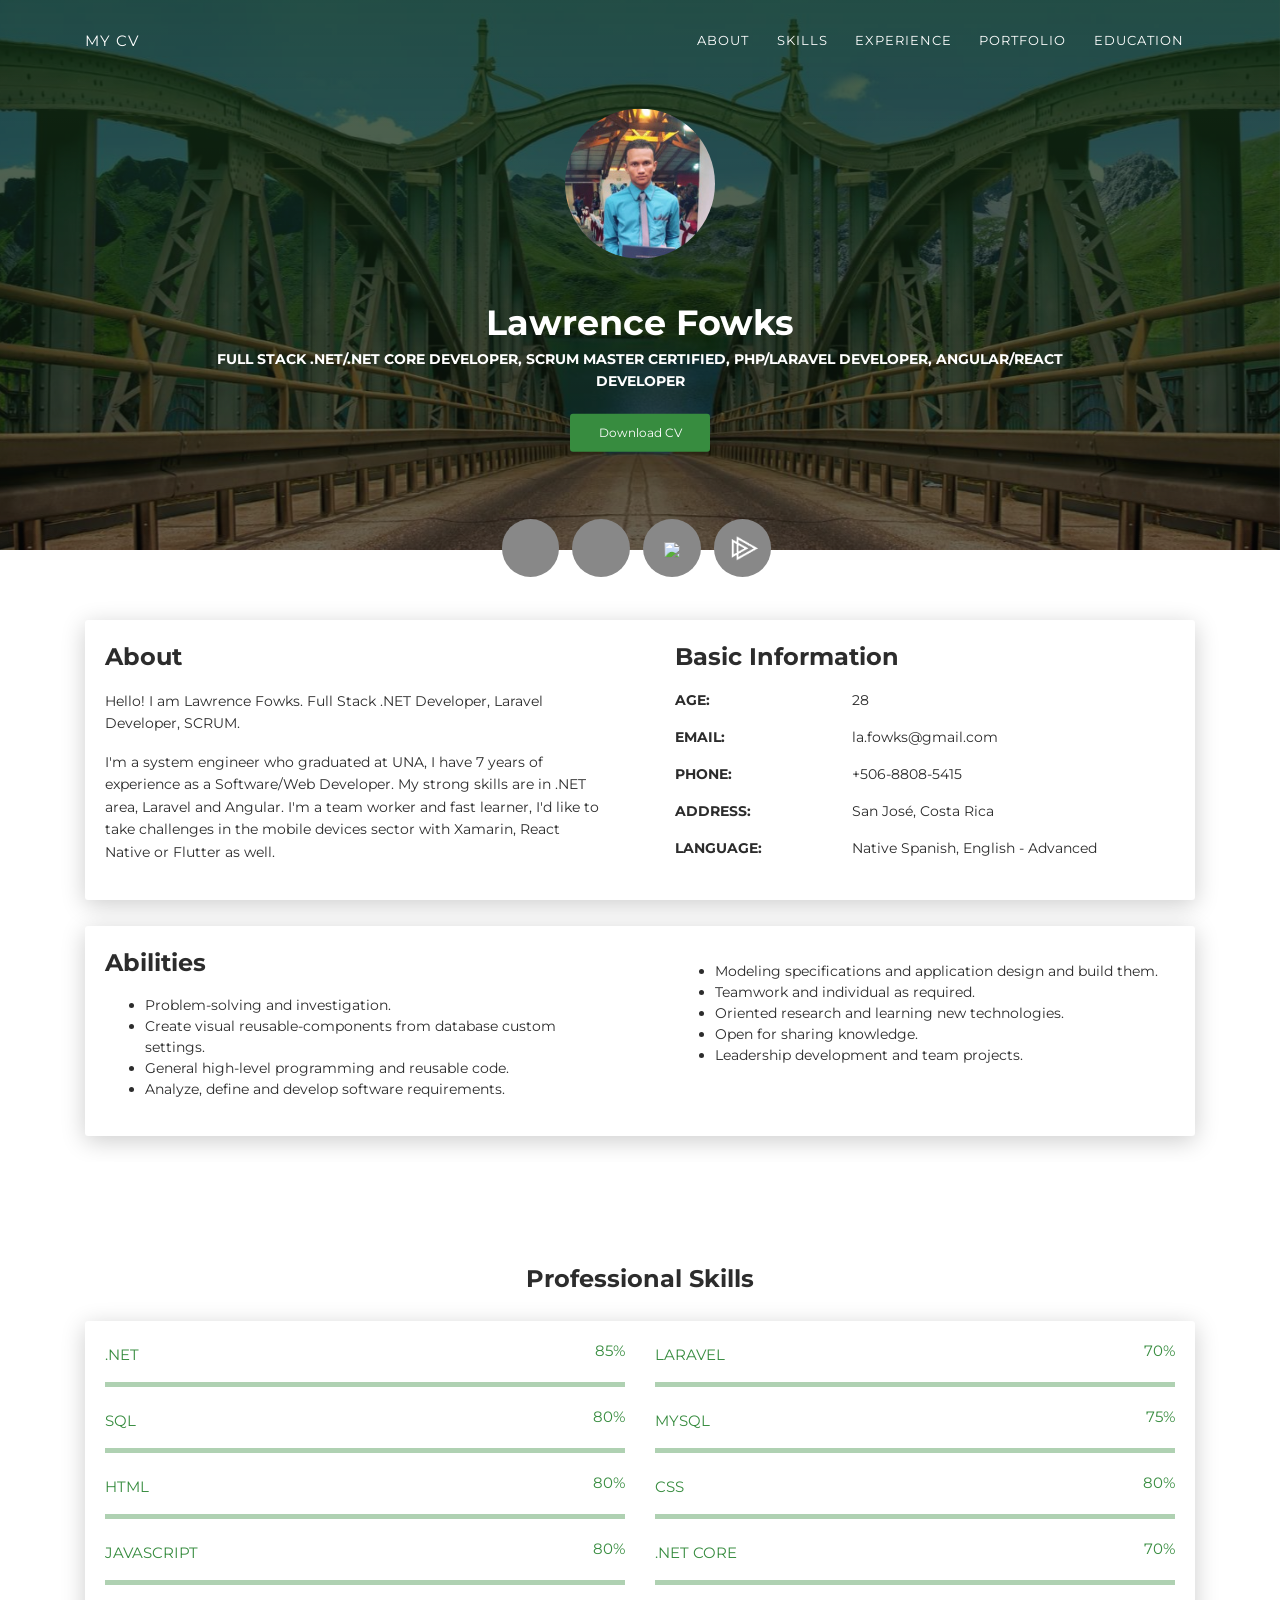
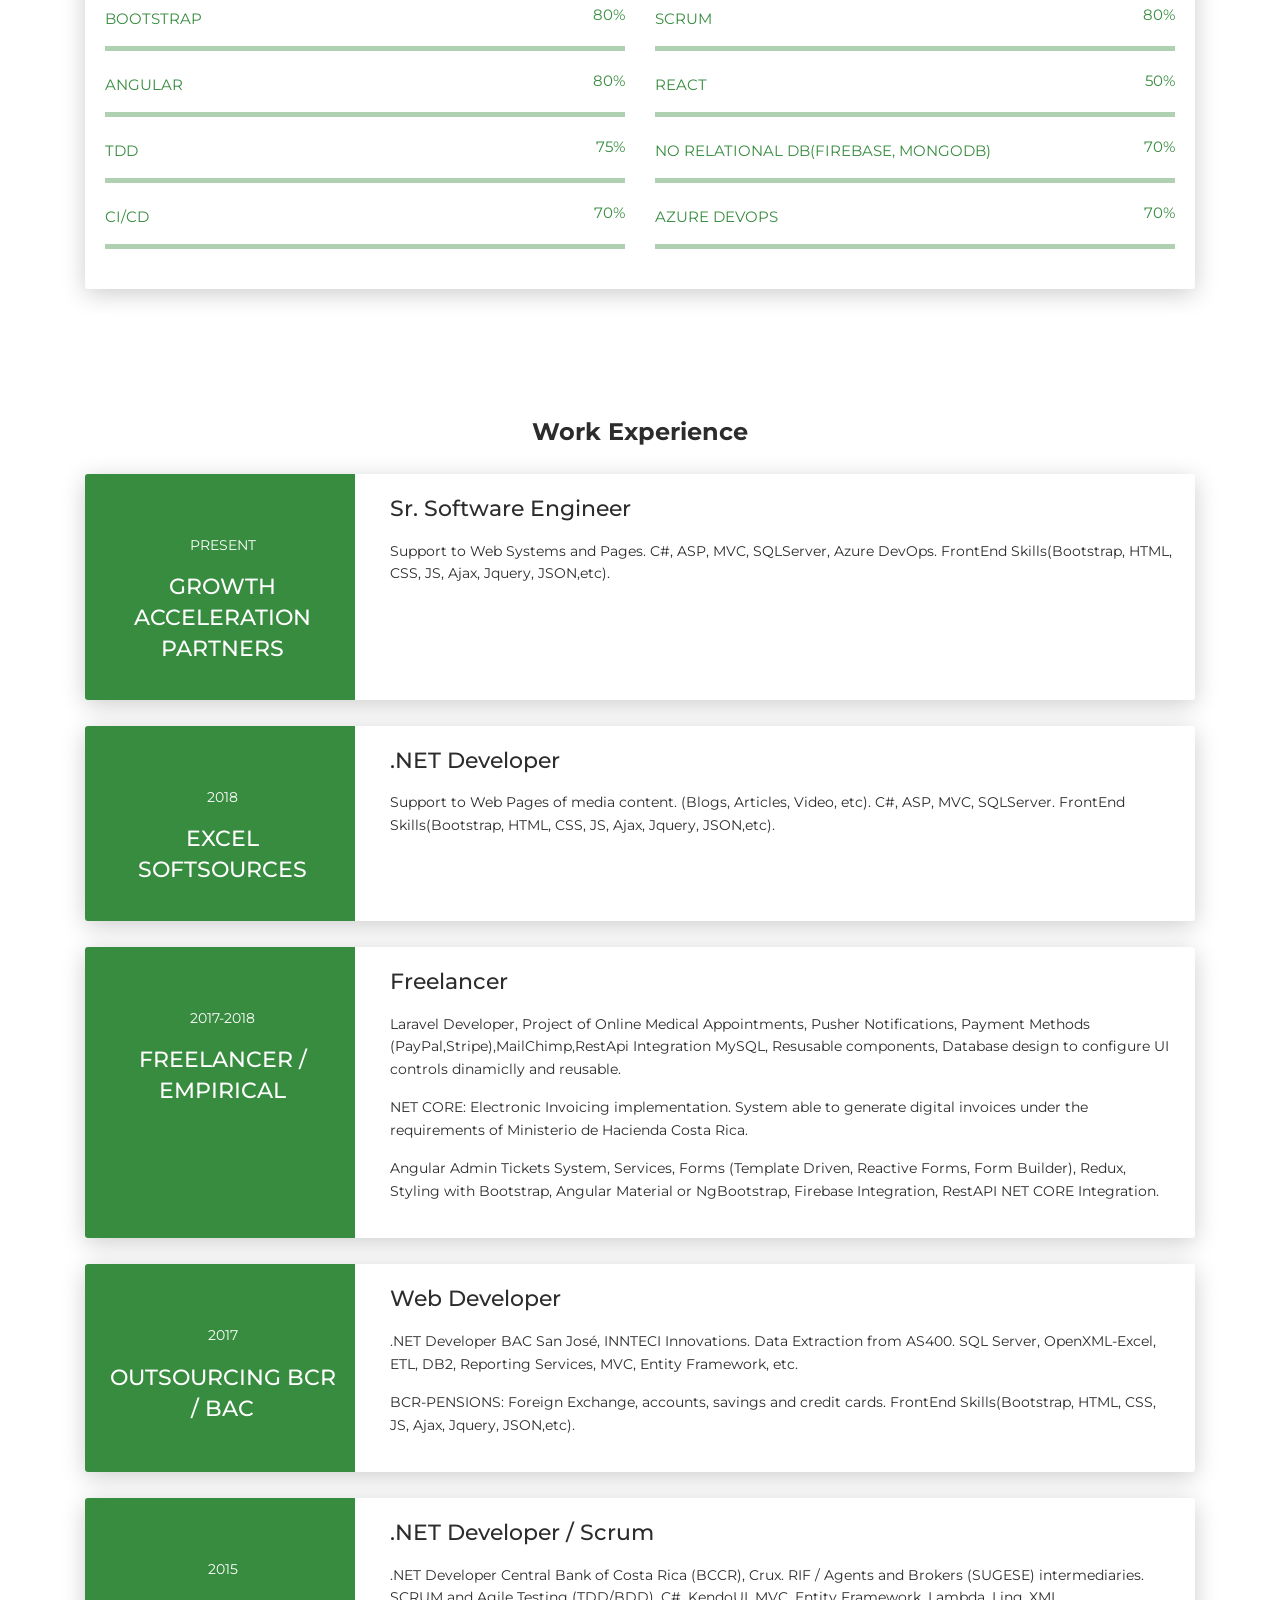
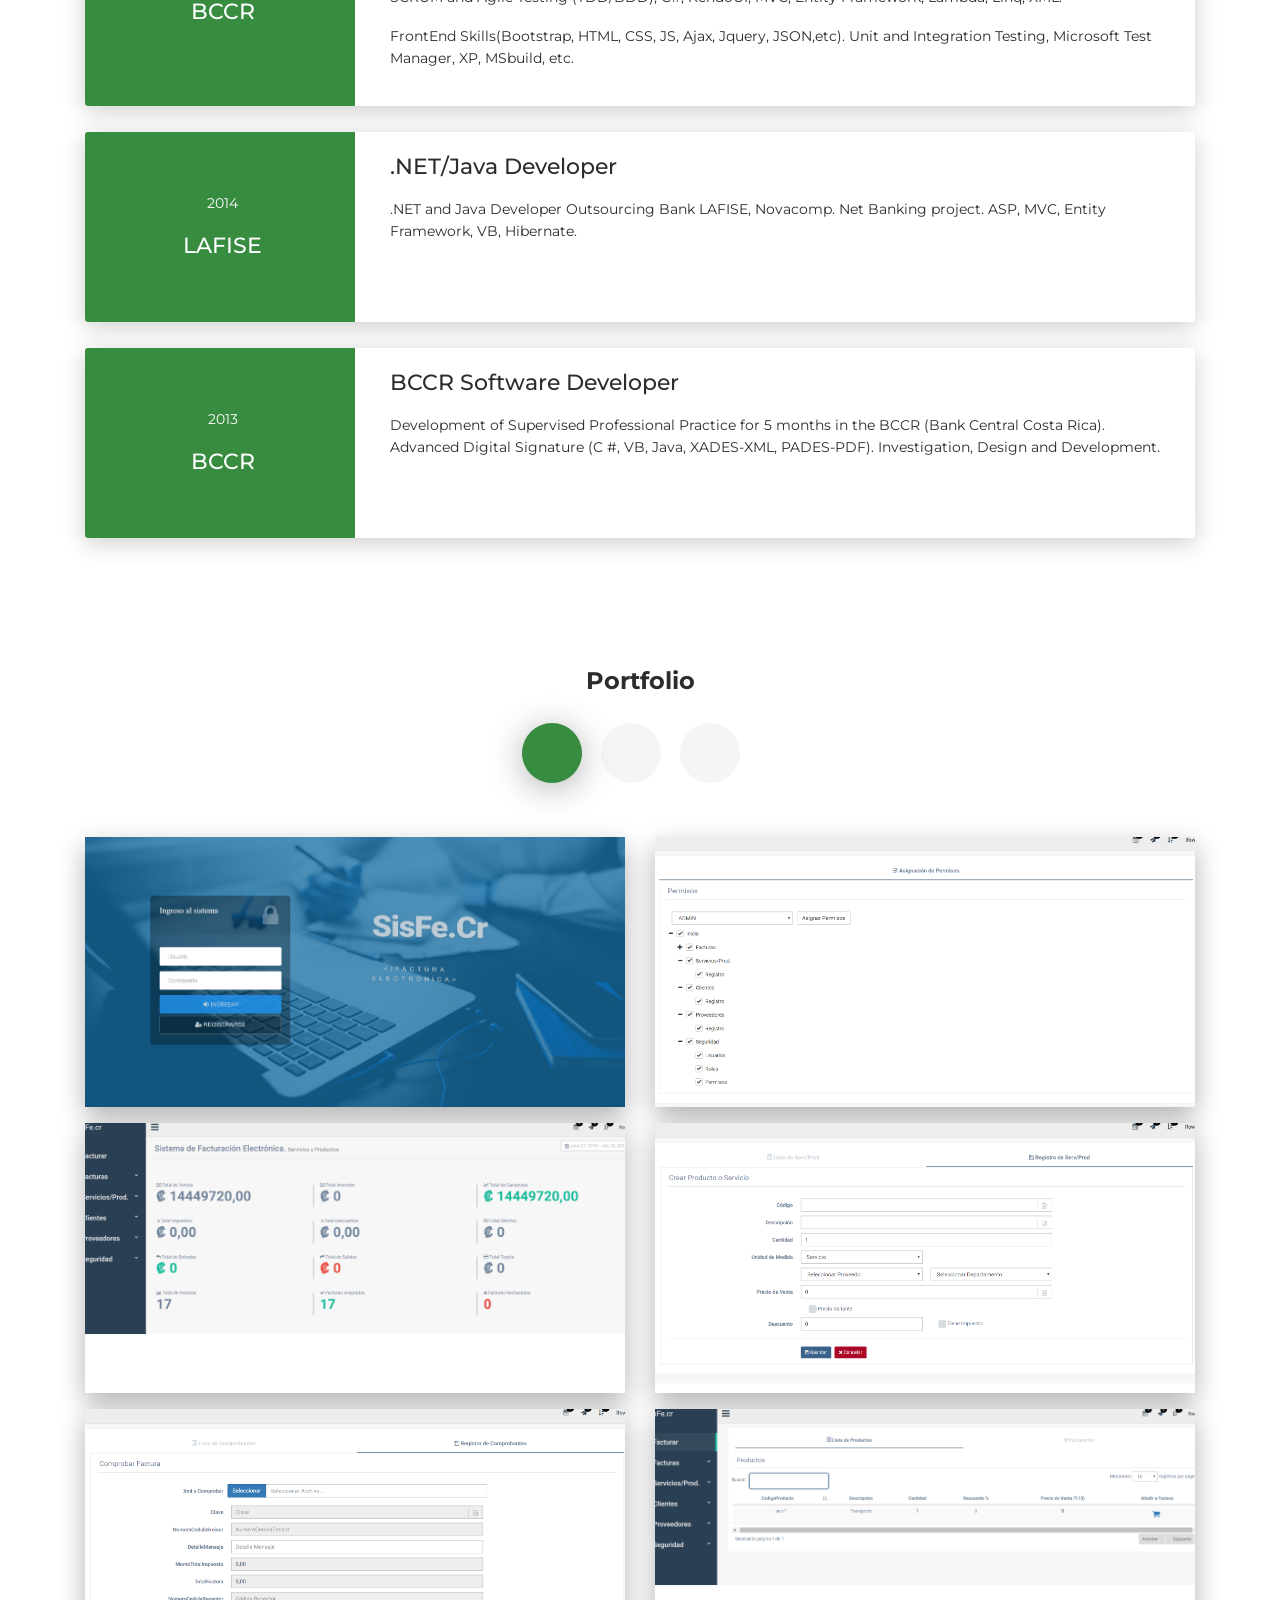
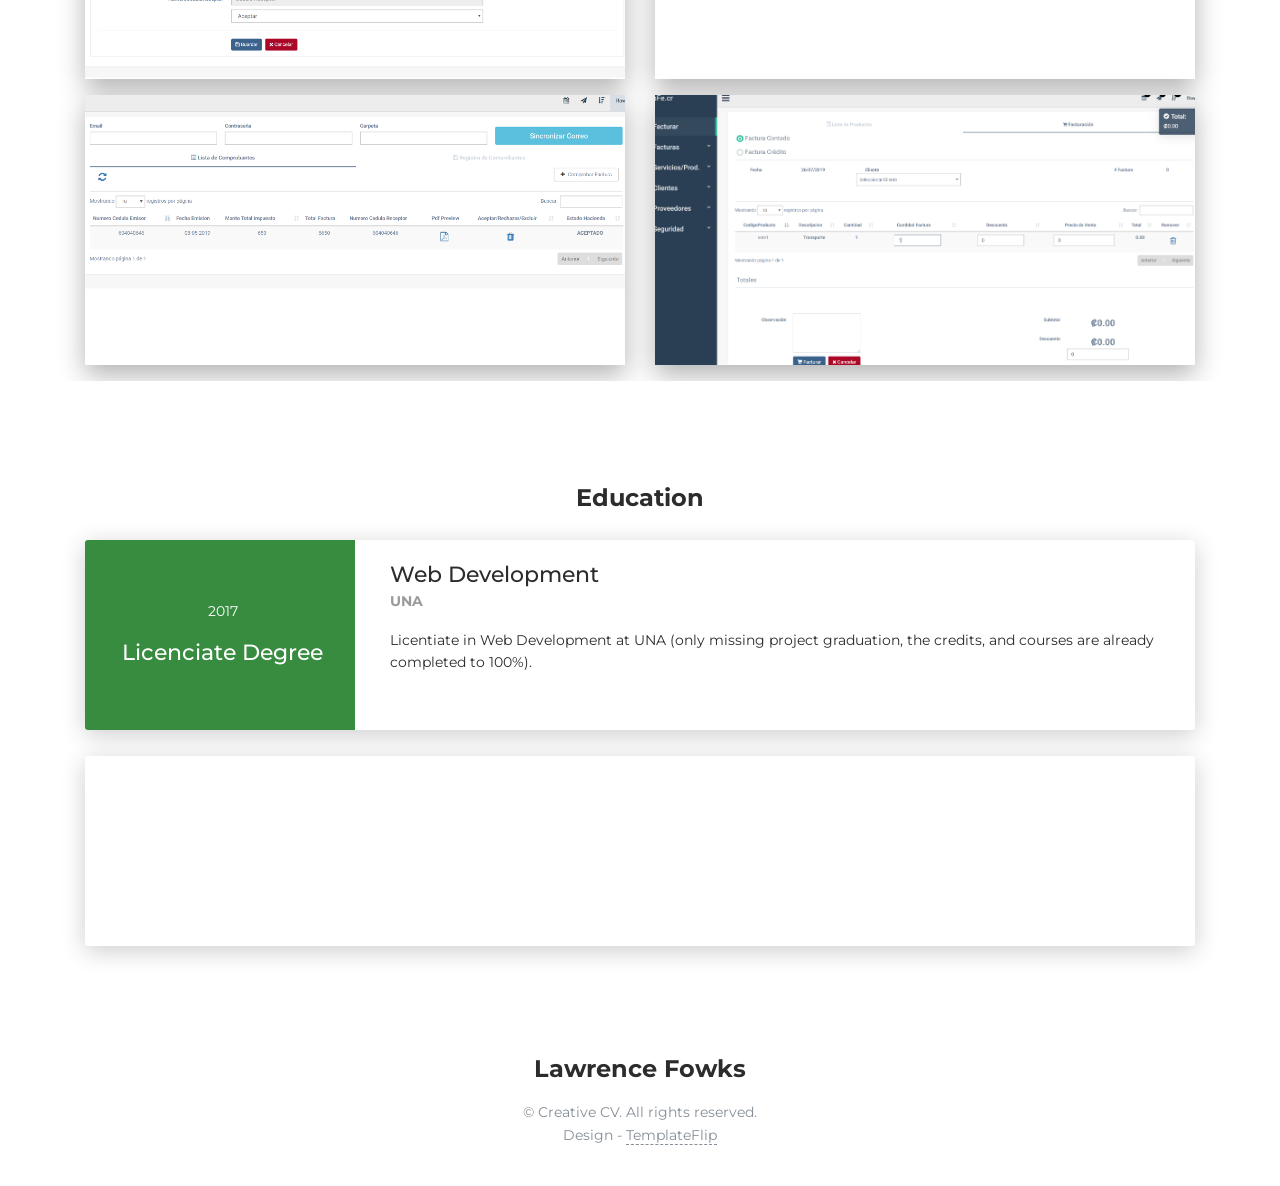
==== index.html @ e7f2ad77 "Update index.html" ====
<!DOCTYPE html>
<html lang="en-US">
  <head>
    <meta charset="UTF-8">
    <meta http-equiv="X-UA-Compatible" content="IE=edge">
    <meta name="viewport" content="width=device-width, initial-scale=1">
    <title>My CV</title>
    <meta name="description" content="Lawrence CV - FullStack"/>
    <link href="https://fonts.googleapis.com/css?family=Montserrat:400,700,200" rel="stylesheet">
    <link href="https://maxcdn.bootstrapcdn.com/font-awesome/latest/css/font-awesome.min.css" rel="stylesheet">
    <link href="css/aos.css" rel="stylesheet">
    <link href="css/bootstrap.min.css" rel="stylesheet">
    <link href="styles/main.css" rel="stylesheet">

  </head>
  <body id="top">
    <header>
      <div class="profile-page sidebar-collapse">
        <nav class="navbar navbar-expand-lg fixed-top navbar-transparent bg-primary" color-on-scroll="400">
          <div class="container">

            <div id="homeLink" class="navbar-translate">
              <a class="navbar-brand" href="#" rel="tooltip">My CV</a>
              <button id="btnCloseToggle" class="navbar-toggler navbar-toggler" type="button" data-toggle="collapse" data-target="#navigation" aria-controls="navigation" aria-expanded="false" aria-label="Toggle navigation"><span class="navbar-toggler-bar bar1"></span><span class="navbar-toggler-bar bar2"></span><span class="navbar-toggler-bar bar3"></span></button>
            </div>
            <div class="collapse navbar-collapse justify-content-end" id="navigation">
              <ul class="navbar-nav">
                <li id="aboutLink" class="nav-item"><a class="nav-link smooth-scroll" href="#about">About</a></li>
                <li id="skillsLink" class="nav-item"><a class="nav-link smooth-scroll" href="#skill">Skills</a></li>
                
                <li id="experienceLink" class="nav-item"><a class="nav-link smooth-scroll" href="#experience">Experience</a></li>
                
                <li id="portfolioLink" class="nav-item"><a class="nav-link smooth-scroll" href="#portfolio">Portfolio</a></li>
                
                <li id="educationLink" class="nav-item"><a class="nav-link smooth-scroll" href="#education">Education</a></li>


                <!--<li class="nav-item"><a class="nav-link smooth-scroll" href="#contact">Contact</a></li>-->
              </ul>
            </div>
          </div>

         
    <div class="sticky-container" id="floatingNav">
        <ul class="sticky">
          <li id="aboutSticky">
            <div class="sticky-row">
              <i class="fa fa-address-book-o"></i>
               <p>About</p>
              </div>
          </li>
  
          <li id="skillsSticky">
            <div class="sticky-row">
              <i class="fa fa-code"></i>
               <p>Skills</p>
              </div>
          </li>
  
  
          <li class="sticky-big" id="experienceSticky">
            <div class="sticky-row">
              <i class="fa fa-check-square-o"></i>
               <p>Experience</p>
              </div>
          </li>
  
  
          <li class="sticky-big" id="portfolioSticky">
            <div class="sticky-row">
              <i class="fa fa-briefcase"></i>
               <p>Portfolio</p>
              </div>
          </li>
  
          <li class="sticky-big" id="educationSticky">
            <div class="sticky-row">
              <i class="fa fa-book"></i>
               <p>Education</p>
              </div>
          </li>

          <br/><br/><br/><br/><br/>
          <br/><br/><br/><br/><br/>

          <li class="" id="homeSticky">
            <div class="sticky-row">
              <i class="fa fa-chevron-up"></i>
               <p>Home</p>
              </div>
          </li>

        </ul>
      </div>
        </nav>
      </div>
    </header>
    <div class="page-content">
      <div>
<div class="profile-page">
  <div class="wrapper">
    <div class="page-header page-header-small" filter-color="green">
      <div class="page-header-image" data-parallax="true" style="background-image: url('images/cc-bg-1.jpg');"></div>
      <div class="container">
        <div class="content-center">
          <div class="cc-profile-image"><a href="#"><img src="images/profilePhoto.jpg" alt="Image"/></a></div>
          <div class="h2 title">Lawrence Fowks</div>
          <p class="category text-white">Full Stack .NET/.NET Core Developer, SCRUM Master Certified, PHP/Laravel Developer, Angular/React Developer</p>
          <!--<a class="btn btn-primary smooth-scroll mr-2" href="#contact" data-aos="zoom-in" data-aos-anchor="data-aos-anchor">Hire Me</a>-->
          <a class="btn btn-primary" href="#" data-aos="zoom-in" data-aos-anchor="data-aos-anchor" class="btn btn-primary btn-lg" data-toggle="modal" data-target="#myModal">Download CV</a>
        </div>
      </div>
      <div class="section">
        <div class="container">
          <div class="button-container">
            <a class="btn btn-default btn-round btn-lg btn-icon" target="_blank" href="https://www.linkedin.com/in/lawrence-fowks-155b0b7b/" rel="tooltip" title="Linkedin"><i class="fa fa-linkedin"></i></a>
            <!--<a class="btn btn-default btn-round btn-lg btn-icon" href="#" rel="tooltip" title="fowks2478"><i class="fa fa-skype"></i></a>
            <a class="btn btn-default btn-round btn-lg btn-icon" target="_blank" href="https://www.facebook.com/lawrence.fowks" rel="tooltip" title="Follow me on Facebook"><i class="fa fa-facebook"></i></a></div>-->
            <a class="btn btn-default btn-round btn-lg btn-icon" target="_blank" href="https://github.com/lfowks" rel="tooltip" title="GIT"><i class="fa fa-git"></i></a>
            <a class="btn btn-default btn-round btn-lg btn-icon" target="_blank" href="https://www.udemy.com/user/lawrence-fowks-pena/" rel="tooltip" title="Udemy"><i class="fa"><img src="https://www.bacancytechnology.com/img/solution/udemy.png"></i></a>
            <a class="btn btn-default btn-round btn-lg btn-icon" target="_blank" href="https://app.pluralsight.com/profile/lawrence-fowks" rel="tooltip" title="Pluralsight"><i><img src="images/pluralsightIcon.png" style="
              width: 27px;
              margin-top: 16px;
              margin-left: 5px;
          "></i></a>
          </div>
            
          </div>
           
          </div>
      </div>
    </div>
  </div>
</div>
<div class="section" id="about">
  <div class="container">
    <div class="card" data-aos="fade-up" data-aos-offset="10">
      <div class="row">
        <div class="col-lg-6 col-md-12">
          <div class="card-body">
            <div class="h4 mt-0 title">About</div>
            <p>Hello! I am Lawrence Fowks. Full Stack .NET Developer, Laravel Developer, SCRUM.</p>
            <p>I'm a system engineer who graduated at UNA, I have 7 years of experience as a Software/Web Developer. My strong skills are in .NET area, Laravel and Angular. I'm a team worker and fast learner, I'd like to take challenges in the mobile devices sector with Xamarin, React Native or Flutter as well. 
              <!--<a href="https://templateflip.com/templates/creative-cv/" target="_blank">Learn More</a>-->
            </p>
          </div>
        </div>       
        <div class="col-lg-6 col-md-12">
          <div class="card-body">
            <div class="h4 mt-0 title">Basic Information</div>
            <div class="row">
              <div class="col-sm-4"><strong class="text-uppercase">Age:</strong></div>
              <div class="col-sm-8">28</div>
            </div>
            <div class="row mt-3">
              <div class="col-sm-4"><strong class="text-uppercase">Email:</strong></div>
              <div class="col-sm-8">la.fowks@gmail.com</div>
            </div>
            <div class="row mt-3">
              <div class="col-sm-4"><strong class="text-uppercase">Phone:</strong></div>
              <div class="col-sm-8">+506-8808-5415</div>
            </div>
            <div class="row mt-3">
              <div class="col-sm-4"><strong class="text-uppercase">Address:</strong></div>
              <div class="col-sm-8">San José, Costa Rica</div>
            </div>
            <div class="row mt-3">
              <div class="col-sm-4"><strong class="text-uppercase">Language:</strong></div>
              <div class="col-sm-8">Native Spanish, English - Advanced</div>
            </div>
          </div>
        </div>
      </div>
    </div>



    <div class="card" data-aos="fade-up" data-aos-offset="10">
        <div class="row">   
         <div class="col-lg-6 col-md-12 col-xs-12">
              <div class="card-body">
          
              <div class="h4 mt-0 title">Abilities</div>
                <ul>
                  <li>Problem-solving and investigation.</li>
              
                  <li>Create visual reusable-components from database custom settings.</li>
                  
                  <li>General high-level programming and reusable code.</li>
                  
                  <li>Analyze, define and develop software requirements.</li>
                </ul>
          </div>     
         </div>
          <div class="col-lg-6 col-md-12 col-xs-12">
            <div class="card-body">
              
                <div class="h4 mt-0 title"></div>
               <ul>
                  <li>Modeling specifications and application design and build them.</li>
                  
                  <li>Teamwork and individual as required.</li>
                
                  <li>Oriented research and learning new technologies.</li>
                
                  <li>Open for sharing knowledge.</li>
                
                  <li>Leadership development and team projects.</li>
              </ul>
            </div>
          </div>
          </div>
        </div>

  </div>
</div>
<div class="section" id="skill">
  <div class="container">
    <div class="h4 text-center mb-4 title">Professional Skills</div>
    <div class="card" data-aos="fade-up" data-aos-anchor-placement="top-bottom">
      <div class="card-body">
        <div class="row">
            <div class="col-md-6">
                <div class="progress-container progress-primary"><span class="progress-badge">.NET</span>
                  <div class="progress">
                    <div class="progress-bar progress-bar-primary" data-aos="progress-full" data-aos-offset="10" data-aos-duration="2000" role="progressbar" aria-valuenow="60" aria-valuemin="0" aria-valuemax="100" style="width: 85%;"></div><span class="progress-value">85%</span>
                  </div>
                </div>
              </div>
              <div class="col-md-6">
                  <div class="progress-container progress-primary"><span class="progress-badge">Laravel</span>
                    <div class="progress">
                      <div class="progress-bar progress-bar-primary" data-aos="progress-full" data-aos-offset="10" data-aos-duration="2000" role="progressbar" aria-valuenow="60" aria-valuemin="0" aria-valuemax="100" style="width: 70%;"></div><span class="progress-value">70%</span>
                    </div>
                  </div>
                </div>
                <div class="col-md-6">
                    <div class="progress-container progress-primary"><span class="progress-badge">SQL</span>
                      <div class="progress">
                        <div class="progress-bar progress-bar-primary" data-aos="progress-full" data-aos-offset="10" data-aos-duration="2000" role="progressbar" aria-valuenow="60" aria-valuemin="0" aria-valuemax="100" style="width: 80%;"></div><span class="progress-value">80%</span>
                      </div>
                    </div>
                  </div>
                  <div class="col-md-6">
                      <div class="progress-container progress-primary"><span class="progress-badge">MySQL</span>
                        <div class="progress">
                          <div class="progress-bar progress-bar-primary" data-aos="progress-full" data-aos-offset="10" data-aos-duration="2000" role="progressbar" aria-valuenow="60" aria-valuemin="0" aria-valuemax="100" style="width: 75%;"></div><span class="progress-value">75%</span>
                        </div>
                      </div>
                    </div>
          <div class="col-md-6">
            <div class="progress-container progress-primary"><span class="progress-badge">HTML</span>
              <div class="progress">
                <div class="progress-bar progress-bar-primary" data-aos="progress-full" data-aos-offset="10" data-aos-duration="2000" role="progressbar" aria-valuenow="60" aria-valuemin="0" aria-valuemax="100" style="width: 80%;"></div><span class="progress-value">80%</span>
              </div>
            </div>
          </div>
          <div class="col-md-6">
            <div class="progress-container progress-primary"><span class="progress-badge">CSS</span>
              <div class="progress">
                <div class="progress-bar progress-bar-primary" data-aos="progress-full" data-aos-offset="10" data-aos-duration="2000" role="progressbar" aria-valuenow="60" aria-valuemin="0" aria-valuemax="100" style="width: 80%;"></div><span class="progress-value">80%</span>
              </div>
            </div>
          </div>
        </div>
        <div class="row">
          <div class="col-md-6">
            <div class="progress-container progress-primary"><span class="progress-badge">JavaScript</span>
              <div class="progress">
                <div class="progress-bar progress-bar-primary" data-aos="progress-full" data-aos-offset="10" data-aos-duration="2000" role="progressbar" aria-valuenow="60" aria-valuemin="0" aria-valuemax="100" style="width: 80%;"></div><span class="progress-value">80%</span>
              </div>
            </div>
          </div>
          <div class="col-md-6">
            <div class="progress-container progress-primary"><span class="progress-badge">.NET CORE</span>
              <div class="progress">
                <div class="progress-bar progress-bar-primary" data-aos="progress-full" data-aos-offset="10" data-aos-duration="2000" role="progressbar" aria-valuenow="60" aria-valuemin="0" aria-valuemax="100" style="width: 70%;"></div><span class="progress-value">70%</span>
              </div>
            </div>
          </div>
        </div>
        <div class="row">
          <div class="col-md-6">
            <div class="progress-container progress-primary"><span class="progress-badge">Bootstrap</span>
              <div class="progress">
                <div class="progress-bar progress-bar-primary" data-aos="progress-full" data-aos-offset="10" data-aos-duration="2000" role="progressbar" aria-valuenow="60" aria-valuemin="0" aria-valuemax="100" style="width: 80%;"></div><span class="progress-value">80%</span>
              </div>
            </div>
          </div>
          <div class="col-md-6">
            <div class="progress-container progress-primary"><span class="progress-badge">SCRUM</span>
              <div class="progress">
                <div class="progress-bar progress-bar-primary" data-aos="progress-full" data-aos-offset="10" data-aos-duration="2000" role="progressbar" aria-valuenow="60" aria-valuemin="0" aria-valuemax="100" style="width: 80%;"></div><span class="progress-value">80%</span>
              </div>
            </div>
          </div>
        </div>
        <div class="row">
            <div class="col-md-6">
              <div class="progress-container progress-primary"><span class="progress-badge">Angular</span>
                <div class="progress">
                  <div class="progress-bar progress-bar-primary" data-aos="progress-full" data-aos-offset="10" data-aos-duration="2000" role="progressbar" aria-valuenow="80" aria-valuemin="0" aria-valuemax="100" style="width: 80%;"></div><span class="progress-value">80%</span>
                </div>
              </div>
            </div>
            <div class="col-md-6">
              <div class="progress-container progress-primary"><span class="progress-badge">React</span>
                <div class="progress">
                  <div class="progress-bar progress-bar-primary" data-aos="progress-full" data-aos-offset="10" data-aos-duration="2000" role="progressbar" aria-valuenow="50" aria-valuemin="0" aria-valuemax="100" style="width: 50%;"></div><span class="progress-value">50%</span>
                </div>
              </div>
            </div>
        </div>
        <div class="row">
          <div class="col-md-6">
            <div class="progress-container progress-primary"><span class="progress-badge">TDD</span>
              <div class="progress">
                <div class="progress-bar progress-bar-primary" data-aos="progress-full" data-aos-offset="10" data-aos-duration="2000" role="progressbar" aria-valuenow="75" aria-valuemin="0" aria-valuemax="100" style="width: 75%;"></div><span class="progress-value">75%</span>
              </div>
            </div>
          </div>
          <div class="col-md-6">
            <div class="progress-container progress-primary"><span class="progress-badge">No Relational DB(Firebase, MongoDB)</span>
              <div class="progress">
                <div class="progress-bar progress-bar-primary" data-aos="progress-full" data-aos-offset="10" data-aos-duration="2000" role="progressbar" aria-valuenow="70" aria-valuemin="0" aria-valuemax="100" style="width: 70%;"></div><span class="progress-value">70%</span>
              </div>
            </div>
          </div>
      </div>
      <div class="row">
         <div class="col-md-6">
            <div class="progress-container progress-primary"><span class="progress-badge">CI/CD</span>
              <div class="progress">
                <div class="progress-bar progress-bar-primary" data-aos="progress-full" data-aos-offset="10" data-aos-duration="2000" role="progressbar" aria-valuenow="70" aria-valuemin="0" aria-valuemax="100" style="width: 70%;"></div><span class="progress-value">70%</span>
              </div>
            </div>
          </div>
          <div class="col-md-6">
            <div class="progress-container progress-primary"><span class="progress-badge">Azure DevOps</span>
              <div class="progress">
                <div class="progress-bar progress-bar-primary" data-aos="progress-full" data-aos-offset="10" data-aos-duration="2000" role="progressbar" aria-valuenow="70" aria-valuemin="0" aria-valuemax="100" style="width: 70%;"></div><span class="progress-value">70%</span>
              </div>
            </div>
          </div>
      </div> 
      </div>
    </div>
  </div>
</div>

<div class="section" id="experience">
  <div class="container cc-experience">
    <div class="h4 text-center mb-4 title">Work Experience</div>
    <div class="card">
      <div class="row">
        <div class="col-md-3 bg-primary" data-aos="fade-right" data-aos-offset="50" data-aos-duration="500">
          <div class="card-body cc-experience-header">
            <p>Present</p>
            <div class="h5">Growth Acceleration Partners</div>
          </div>
        </div>
        <div class="col-md-9" data-aos="fade-left" data-aos-offset="50" data-aos-duration="500">
          <div class="card-body">
            <div class="h5">Sr. Software Engineer</div>
            <p>Support to Web Systems and Pages.
               C#, ASP, MVC, SQLServer, Azure DevOps. 
               FrontEnd Skills(Bootstrap, HTML, CSS, JS, Ajax, Jquery, JSON,etc).
            </p>
          </div>
        </div>
      </div>
    </div>
    <div class="card">
      <div class="row">
        <div class="col-md-3 bg-primary" data-aos="fade-right" data-aos-offset="50" data-aos-duration="500">
          <div class="card-body cc-experience-header">
            <p>2018</p>
            <div class="h5">Excel SoftSources</div>
          </div>
        </div>
        <div class="col-md-9" data-aos="fade-left" data-aos-offset="50" data-aos-duration="500">
          <div class="card-body">
            <div class="h5">.NET Developer</div>
            <p>Support to Web Pages of media content. (Blogs, Articles, Video, etc).
               C#, ASP, MVC, SQLServer. 
               FrontEnd Skills(Bootstrap, HTML, CSS, JS, Ajax, Jquery, JSON,etc).
            </p>
          </div>
        </div>
      </div>
    </div>
    <div class="card">
      <div class="row">
        <div class="col-md-3 bg-primary" data-aos="fade-right" data-aos-offset="50" data-aos-duration="500">
          <div class="card-body cc-experience-header">
            <p>2017-2018</p>
            <div class="h5">Freelancer / Empirical</div>
          </div>
        </div>
        <div class="col-md-9" data-aos="fade-left" data-aos-offset="50" data-aos-duration="500">
          <div class="card-body">
            <div class="h5">Freelancer</div>
            <p>Laravel Developer, Project of Online Medical Appointments, Pusher Notifications, Payment Methods (PayPal,Stripe),MailChimp,RestApi Integration
              MySQL, Resusable components, Database design to configure UI controls dinamiclly and reusable.
            </p> 
            <p>
              NET CORE: Electronic Invoicing implementation. System able to generate digital invoices under the requirements of
              Ministerio de Hacienda Costa Rica.
            </p> 
            <p>
              Angular Admin Tickets System, Services, Forms (Template Driven, Reactive Forms, Form Builder), Redux,
              Styling with Bootstrap, Angular Material or NgBootstrap, Firebase Integration, RestAPI NET CORE Integration.
            </p>
          </div>
        </div>
      </div>
    </div>
    <div class="card">
      <div class="row">
        <div class="col-md-3 bg-primary" data-aos="fade-right" data-aos-offset="50" data-aos-duration="500">
          <div class="card-body cc-experience-header">
            <p>2017</p>
            <div class="h5">Outsourcing BCR / BAC</div>
          </div>
        </div>
        <div class="col-md-9" data-aos="fade-left" data-aos-offset="50" data-aos-duration="500">
          <div class="card-body">
            <div class="h5">Web Developer</div>
            <p>.NET Developer BAC San José, INNTECI Innovations. Data Extraction from AS400.
                SQL Server, OpenXML-Excel, ETL, DB2, Reporting Services, MVC, Entity Framework, etc.
              </p>
              <p> BCR-PENSIONS: Foreign Exchange, accounts, savings and credit cards.                
                FrontEnd Skills(Bootstrap, HTML, CSS, JS, Ajax, Jquery, JSON,etc).
            </p>
          </div>
        </div>
      </div>
    </div>
    <div class="card">
      <div class="row">
        <div class="col-md-3 bg-primary" data-aos="fade-right" data-aos-offset="50" data-aos-duration="500">
          <div class="card-body cc-experience-header">
            <p>2015</p>
            <div class="h5">BCCR</div>
          </div>
        </div>
        <div class="col-md-9" data-aos="fade-left" data-aos-offset="50" data-aos-duration="500">
          <div class="card-body">
            <div class="h5">.NET Developer / Scrum</div>
            <p>.NET Developer Central Bank of Costa Rica (BCCR), Crux. RIF / Agents and Brokers (SUGESE) intermediaries.
               SCRUM and Agile Testing (TDD/BDD), C#, KendoUI, MVC, Entity Framework, Lambda, Linq, XML. 
              </p> 
              <p>FrontEnd Skills(Bootstrap, HTML, CSS, JS, Ajax, Jquery, JSON,etc).
               Unit and Integration Testing, Microsoft Test Manager, XP, MSbuild, etc.
            </p>
          </div>
        </div>
      </div>
    </div>
    <div class="card">
        <div class="row">
          <div class="col-md-3 bg-primary" data-aos="fade-right" data-aos-offset="50" data-aos-duration="500">
            <div class="card-body cc-experience-header">
              <p>2014</p>
              <div class="h5">Lafise</div>
            </div>
          </div>
          <div class="col-md-9" data-aos="fade-left" data-aos-offset="50" data-aos-duration="500">
            <div class="card-body">
              <div class="h5">.NET/Java Developer</div>
              <p>.NET and Java Developer Outsourcing Bank LAFISE, Novacomp. Net Banking project.
                ASP, MVC, Entity Framework, VB, Hibernate.
              </p>
            </div>
          </div>
        </div>
      </div>
      <div class="card">
          <div class="row">
            <div class="col-md-3 bg-primary" data-aos="fade-right" data-aos-offset="50" data-aos-duration="500">
              <div class="card-body cc-experience-header">
                <p>2013</p>
                <div class="h5">BCCR</div>
              </div>
            </div>
            <div class="col-md-9" data-aos="fade-left" data-aos-offset="50" data-aos-duration="500">
              <div class="card-body">
                <div class="h5">BCCR Software Developer</div>
                <p>Development of Supervised Professional Practice for 5 months in the BCCR (Bank Central Costa Rica).
                  Advanced Digital Signature (C #, VB, Java, XADES-XML, PADES-PDF).
                  Investigation, Design and Development.
                </p>
              </div>
            </div>
          </div>
        </div>
  </div>
</div>

<div class="section" id="portfolio">
    <div class="container">
      <div class="row">
        <div class="col-md-6 ml-auto mr-auto">
          <div class="h4 text-center mb-4 title">Portfolio</div>
          <div class="nav-align-center">
            <ul class="nav nav-pills nav-pills-primary" role="tablist">
              <li class="nav-item"><a class="nav-link active" data-toggle="tab" href="#web-development" role="tablist"><i class="fa fa-laptop" aria-hidden="true"></i></a></li>
              <li class="nav-item"><a class="nav-link" data-toggle="tab" href="#graphic-design" role="tablist"><i class="fa fa-calendar-o" aria-hidden="true"></i></a></li>
              <li class="nav-item"><a class="nav-link" data-toggle="tab" href="#Photography" role="tablist"><i class="fa fa-certificate" aria-hidden="true"></i></a></li>
            </ul>
          </div>
        </div>
      </div>
      <div class="tab-content gallery mt-5">
        <div class="tab-pane active" id="web-development">
          <div class="ml-auto mr-auto">
            <div class="row">
              <div class="col-md-6">
                <div class="cc-porfolio-image img-raised" data-aos="fade-up" data-aos-anchor-placement="top-bottom">
                    <figure class="cc-effect myImg"><img src="images/portafolio/sisfe/login.PNG" alt="Image"/>
                      <figcaption>
                        <div class="h4">Login Page</div>
                        <p>Electronic Invoicing</p>
                      </figcaption>
                    </figure></div>
                <div class="cc-porfolio-image img-raised" data-aos="fade-up" data-aos-anchor-placement="top-bottom">
                    <figure class="cc-effect myImg"><img src="images/portafolio/sisfe/home.PNG" alt="Image"/>
                      <figcaption>
                        <div class="h4">Home</div>
                        <p>Totals</p>
                      </figcaption>
                    </figure></div>
              </div>
              <div class="col-md-6">
                <div class="cc-porfolio-image img-raised" data-aos="fade-up" data-aos-anchor-placement="top-bottom">
                    <figure class="cc-effect myImg"><img src="images/portafolio/sisfe/permisos.PNG" alt="Image"/>
                      <figcaption>
                        <div class="h4">Roles</div>
                        <p>Permission</p>
                      </figcaption>
                    </figure></div>
                <div class="cc-porfolio-image img-raised" data-aos="fade-up" data-aos-anchor-placement="top-bottom">
                    <figure class="cc-effect myImg"><img src="images/portafolio/sisfe/productos.PNG" alt="Image"/>
                      <figcaption>
                        <div class="h4">Products</div>
                        <p>Catalog</p>
                      </figcaption>
                    </figure></div>
              </div>
              <div class="col-md-6">
                  <div class="cc-porfolio-image img-raised" data-aos="fade-up" data-aos-anchor-placement="top-bottom">
                      <figure class="cc-effect myImg"><img src="images/portafolio/sisfe/comprobarFacturas1.PNG" alt="Image"/>
                        <figcaption>
                          <div class="h4">Invoice</div>
                          <p>Items</p>
                        </figcaption>
                      </figure></a></div>
                  <div class="cc-porfolio-image img-raised" data-aos="fade-up" data-aos-anchor-placement="top-bottom">
                      <figure class="cc-effect myImg"><img src="images/portafolio/sisfe/comprobarFacturas2.PNG" alt="Image"/>
                        <figcaption>
                          <div class="h4">Invoice</div>
                          <p>Items</p>
                        </figcaption>
                      </figure></div>
                </div>
                <div class="col-md-6">
                    <div class="cc-porfolio-image img-raised" data-aos="fade-up" data-aos-anchor-placement="top-bottom">
                        <figure class="cc-effect myImg"><img src="images/portafolio/sisfe/factura1.PNG" alt="Image"/>
                          <figcaption>
                            <div class="h4">Invoice</div>
                            <p>Create</p>
                          </figcaption>
                        </figure></div>
                    <div class="cc-porfolio-image img-raised" data-aos="fade-up" data-aos-anchor-placement="top-bottom">
                        <figure class="cc-effect myImg"><img src="images/portafolio/sisfe/factura2.PNG" alt="Image"/>
                          <figcaption>
                            <div class="h4">Invoice</div>
                            <p>Confirm</p>
                          </figcaption>
                        </figure></div>
                  </div>
            </div>
          </div>
        </div>
        <div class="tab-pane" id="graphic-design" role="tabpanel">
          <div class="ml-auto mr-auto">
            <div class="row">
              <div class="col-md-6">
                <div class="cc-porfolio-image img-raised" data-aos="fade-up" data-aos-anchor-placement="top-bottom">
                    <figure class="cc-effect myImg"><img src="images/portafolio/learnit/login.png" alt="Image"/>
                      <figcaption>
                        <div class="h4">Login</div>
                        <p>Learn It</p>
                      </figcaption>
                    </figure></div>
                <div class="cc-porfolio-image img-raised" data-aos="fade-up" data-aos-anchor-placement="top-bottom">
                    <figure class="cc-effect myImg"><img src="images/portafolio/learnit/Calendario.PNG" alt="Image"/>
                      <figcaption>
                        <div class="h4">Calendar</div>
                        <p>Week</p>
                      </figcaption>
                    </figure></div>
              </div>
              <div class="col-md-6">
                <div class="cc-porfolio-image img-raised" data-aos="fade-up" data-aos-anchor-placement="top-bottom">
                    <figure class="cc-effect myImg"><img src="images/portafolio/learnit/CalendarioLista.PNG" alt="Image"/>
                      <figcaption>
                        <div class="h4">Calendar</div>
                        <p>List</p>
                      </figcaption>
                    </figure></div>
                <div class="cc-porfolio-image img-raised" data-aos="fade-up" data-aos-anchor-placement="top-bottom">
                    <figure class="cc-effect myImg"><img src="images/portafolio/learnit/CalendarioMes.PNG" alt="Image"/>
                      <figcaption>
                        <div class="h4">Calendar</div>
                        <p>Month</p>
                      </figcaption>
                    </figure></div>
              </div>
              <div class="col-md-6">
                  <div class="cc-porfolio-image img-raised" data-aos="fade-up" data-aos-anchor-placement="top-bottom">
                      <figure class="cc-effect myImg"><img src="images/portafolio/learnit/Confirmacion.PNG" alt="Image"/>
                        <figcaption>
                          <div class="h4">Modal Confirm</div>
                          <p>Booking</p>
                        </figcaption>
                      </figure></div>
                  <div class="cc-porfolio-image img-raised" data-aos="fade-up" data-aos-anchor-placement="top-bottom">
                      <figure class="cc-effect myImg"><img src="images/portafolio/learnit/NotificacionEmail.PNG" alt="Image"/>
                        <figcaption>
                          <div class="h4">Email</div>
                          <p>Notification</p>
                        </figcaption>
                      </figure></div>
                </div>
                <div class="col-md-6">
                    <div class="cc-porfolio-image img-raised" data-aos="fade-up" data-aos-anchor-placement="top-bottom">
                        <figure class="cc-effect myImg"><img src="images/portafolio/learnit/CalendarioDia.PNG" alt="Image"/>
                          <figcaption>
                            <div class="h4">Calendar</div>
                            <p>Day</p>
                          </figcaption>
                        </figure>
                    </div>
                    <div class="cc-porfolio-image img-raised" data-aos="fade-up" data-aos-anchor-placement="top-bottom">
                        <figure class="cc-effect myImg"><img src="images/portafolio/learnit/realTime.png" alt="Image"/>
                          <figcaption>
                            <div class="h4">Calendar</div>
                            <p>Real Time</p>
                          </figcaption>
                        </figure></div>
                  </div>
            </div>
          </div>
        </div>
        <div class="tab-pane" id="Photography" role="tabpanel">
          <div class="ml-auto mr-auto">
            <div class="row">
                <div class="col-md-6">
                    <div class="cc-porfolio-image img-raised" data-aos="fade-up" data-aos-anchor-placement="top-bottom"><a href="#Photography">
                        <figure class="cc-effect myImg"><img src="images/portafolio/certs/ScrumMaster.PNG" alt="Image"/>
                          <figcaption>
                            <div class="h4">Scrum Study</div>
                            <p>Scrum Master Certified</p>
                          </figcaption>
                        </figure></a>
                      </div>
                  </div>
              <div class="col-md-6">
                <div class="cc-porfolio-image img-raised" data-aos="fade-up" data-aos-anchor-placement="top-bottom"><a href="#Photography">
                    <figure class="cc-effect myImg"><img src="images/portafolio/certs/ScrumFundamentals.PNG" alt="Image"/>
                      <figcaption>
                        <div class="h4">Scrum Study</div>
                        <p>Scrum Fundamentals</p>
                      </figcaption>
                    </figure></a>
                </div>
              </div>

              <div class="col-md-6">
                <div class="cc-porfolio-image img-raised" data-aos="fade-up" data-aos-anchor-placement="top-bottom">
                    <figure class="cc-effect myImg"><img src="images/portafolio/certs/CertBCCR.PNG" alt="Image"/>
                      <figcaption>
                        <div class="h4">BCCR</div>
                        <p>Electronic Invoicing</p>
                      </figcaption>
                    </figure></div>
              </div>
              <div class="col-md-6">
                <div class="cc-porfolio-image img-raised" data-aos="fade-up" data-aos-anchor-placement="top-bottom"><a href="#Photography">
                    <figure class="cc-effect myImg"><img src="images/portafolio/certs/Redux.jpg" alt="Image"/>
                      <figcaption>
                        <div class="h4">Udemy</div>
                        <p>Angular+Redux</p>
                      </figcaption>
                    </figure></a></div>
              </div>
              <div class="col-md-6">
                <div class="cc-porfolio-image img-raised" data-aos="fade-up" data-aos-anchor-placement="top-bottom"><a href="#Photography">
                    <figure class="cc-effect myImg"><img src="images/portafolio/certs/CertificadoAngular.PNG" alt="Image"/>
                      <figcaption>
                        <div class="h4">Mosh</div>
                        <p>Angular</p>
                      </figcaption>
                    </figure></a></div>
              </div>
              <div class="col-md-6">
                <div class="cc-porfolio-image img-raised" data-aos="fade-up" data-aos-anchor-placement="top-bottom"><a href="#Photography">
                    <figure class="cc-effect myImg"><img src="images/portafolio/certs/Angular.PNG" alt="Image"/>
                      <figcaption>
                        <div class="h4">Udemy</div>
                        <p>Angular</p>
                      </figcaption>
                    </figure></a>
                  </div>
              </div>
             
            </div>
          </div>
        </div>
      </div>
    </div>
  </div>
<div class="section" id="education">
  <div class="container cc-education">
    <div class="h4 text-center mb-4 title">Education</div>
    <div class="card">
      <div class="row">
        <div class="col-md-3 bg-primary" data-aos="fade-right" data-aos-offset="50" data-aos-duration="500">
          <div class="card-body cc-education-header">
            <p>2017</p>
            <div class="h5">Licenciate Degree</div>
          </div>
        </div>
        <div class="col-md-9" data-aos="fade-left" data-aos-offset="50" data-aos-duration="500">
          <div class="card-body">
            <div class="h5">Web Development</div>
            <p class="category">UNA</p>
            <p>Licentiate in Web Development at UNA (only missing project     
                graduation, the credits, and courses are already completed to 100%).</p>
          </div>
        </div>
      </div>
    </div>
    <div class="card">
      <div class="row">
        <div class="col-md-3 bg-primary" data-aos="fade-right" data-aos-offset="50" data-aos-duration="500">
          <div class="card-body cc-education-header">
            <p>2010 - 2013</p>
            <div class="h5">Bachelor's Degree</div>
          </div>
        </div>
        <div class="col-md-9" data-aos="fade-left" data-aos-offset="50" data-aos-duration="500">
          <div class="card-body">
            <div class="h5">Systems Engineer</div>
            <p class="category">UNA</p>
            <p>Information Systems Engineering, UNA, Nicoya.

                Diploma in Information Systems Engineering.
                
                Bachelor’s degree (4 years).
                </p>
          </div>
        </div>
      </div>
    </div>
    <!--<div class="card">
      <div class="row">
        <div class="col-md-3 bg-primary" data-aos="fade-right" data-aos-offset="50" data-aos-duration="500">
          <div class="card-body cc-education-header">
            <p>2007 - 2009</p>
            <div class="h5">High School</div>
          </div>
        </div>
        <div class="col-md-9" data-aos="fade-left" data-aos-offset="50" data-aos-duration="500">
          <div class="card-body">
            <div class="h5">Science and Mathematics</div>
            <p class="category">School of Secondary board</p>
            <p>Euismod massa scelerisque suspendisse fermentum habitant vitae ullamcorper magna quam iaculis, tristique sapien taciti mollis interdum sagittis libero nunc inceptos tellus, hendrerit vel eleifend primis lectus quisque cubilia sed mauris. Lacinia porta vestibulum diam integer quisque eros pulvinar curae, curabitur feugiat arcu vivamus parturient aliquet laoreet at, eu etiam pretium molestie ultricies sollicitudin dui.</p>
          </div>
        </div>
      </div>
    </div>-->
  </div>
</div>


<!--<div class="section" id="reference">
  <div class="container cc-reference">
    <div class="h4 mb-4 text-center title">References</div>
    <div class="card" data-aos="zoom-in">
      <div class="carousel slide" id="cc-Indicators" data-ride="carousel">
        <ol class="carousel-indicators">
          <li class="active" data-target="#cc-Indicators" data-slide-to="0"></li>
          <li data-target="#cc-Indicators" data-slide-to="1"></li>
          <li data-target="#cc-Indicators" data-slide-to="2"></li>
        </ol>
        <div class="carousel-inner">
          <div class="carousel-item active">
            <div class="row">
              <div class="col-lg-2 col-md-3 cc-reference-header"><img src="images/reference-image-1.jpg" alt="Image"/>
                <div class="h5 pt-2">Aiyana</div>
                <p class="category">CEO / WEBM</p>
              </div>
              <div class="col-lg-10 col-md-9">
                <p> Habitasse venenatis commodo tempor eleifend arcu sociis sollicitudin ante pulvinar ad, est porta cras erat ullamcorper volutpat metus duis platea convallis, tortor primis ac quisque etiam luctus nisl nullam fames. Ligula purus suscipit tempus nascetur curabitur donec nam ullamcorper, laoreet nullam mauris dui aptent facilisis neque elementum ac, risus semper felis parturient fringilla rhoncus eleifend.</p>
              </div>
            </div>
          </div>
          <div class="carousel-item">
            <div class="row">
              <div class="col-lg-2 col-md-3 cc-reference-header"><img src="images/reference-image-2.jpg" alt="Image"/>
                <div class="h5 pt-2">Braiden</div>
                <p class="category">CEO / Creativem</p>
              </div>
              <div class="col-lg-10 col-md-9">
                <p> Habitasse venenatis commodo tempor eleifend arcu sociis sollicitudin ante pulvinar ad, est porta cras erat ullamcorper volutpat metus duis platea convallis, tortor primis ac quisque etiam luctus nisl nullam fames. Ligula purus suscipit tempus nascetur curabitur donec nam ullamcorper, laoreet nullam mauris dui aptent facilisis neque elementum ac, risus semper felis parturient fringilla rhoncus eleifend.</p>
              </div>
            </div>
          </div>
          <div class="carousel-item">
            <div class="row">
              <div class="col-lg-2 col-md-3 cc-reference-header"><img src="images/reference-image-3.jpg" alt="Image"/>
                <div class="h5 pt-2">Alexander</div>
                <p class="category">CEO / Webnote</p>
              </div>
              <div class="col-lg-10 col-md-9">
                <p> Habitasse venenatis commodo tempor eleifend arcu sociis sollicitudin ante pulvinar ad, est porta cras erat ullamcorper volutpat metus duis platea convallis, tortor primis ac quisque etiam luctus nisl nullam fames. Ligula purus suscipit tempus nascetur curabitur donec nam ullamcorper, laoreet nullam mauris dui aptent facilisis neque elementum ac, risus semper felis parturient fringilla rhoncus eleifend.</p>
              </div>
            </div>
          </div>
        </div>
      </div>
    </div>
  </div>
</div>
-->


<!--<div class="section" id="contact">
  <div class="cc-contact-information" style="background-image: url('images/staticmap.png');">
    <div class="container">
      <div class="cc-contact">
        <div class="row">
          <div class="col-md-9">
            <div class="card mb-0" data-aos="zoom-in">
              <div class="h4 text-center title">Contact Me</div>
              <div class="row">
                <div class="col-md-6">
                  <div class="card-body">
                    <form action="https://formspree.io/your@email.com" method="POST">
                      <div class="p pb-3"><strong>Feel free to contact me </strong></div>
                      <div class="row mb-3">
                        <div class="col">
                          <div class="input-group"><span class="input-group-addon"><i class="fa fa-user-circle"></i></span>
                            <input class="form-control" type="text" name="name" placeholder="Name" required="required"/>
                          </div>
                        </div>
                      </div>
                      <div class="row mb-3">
                        <div class="col">
                          <div class="input-group"><span class="input-group-addon"><i class="fa fa-file-text"></i></span>
                            <input class="form-control" type="text" name="Subject" placeholder="Subject" required="required"/>
                          </div>
                        </div>
                      </div>
                      <div class="row mb-3">
                        <div class="col">
                          <div class="input-group"><span class="input-group-addon"><i class="fa fa-envelope"></i></span>
                            <input class="form-control" type="email" name="_replyto" placeholder="E-mail" required="required"/>
                          </div>
                        </div>
                      </div>
                      <div class="row mb-3">
                        <div class="col">
                          <div class="form-group">
                            <textarea class="form-control" name="message" placeholder="Your Message" required="required"></textarea>
                          </div>
                        </div>
                      </div>
                      <div class="row">
                        <div class="col">
                          <button class="btn btn-primary" type="submit">Send</button>
                        </div>
                      </div>
                    </form>
                  </div>
                </div>
                <div class="col-md-6">
                  <div class="card-body">
                    <p class="mb-0"><strong>Address </strong></p>
                    <p class="pb-2">140, City Center, New York, U.S.A</p>
                    <p class="mb-0"><strong>Phone</strong></p>
                    <p class="pb-2">+1718-111-0011</p>
                    <p class="mb-0"><strong>Email</strong></p>
                    <p>anthony@company.com</p>
                  </div>
                </div>
              </div>
            </div>
          </div>
        </div>
      </div>
    </div>
  </div>
</div>-->

</div>
    </div>
    <footer class="footer">
      <div class="container text-center">
        <a class="cc-linkedin btn btn-link" target="_blank" href="https://www.linkedin.com/in/lawrence-fowks-155b0b7b/"><i class="fa fa-linkedin fa-2x" aria-hidden="true"></i></a>
        <a class="cc-facebook btn btn-link" target="_blank" href="https://www.facebook.com/lawrence.fowks"><i class="fa fa-facebook fa-2x" aria-hidden="true"></i></a>
        <a class="cc-skype btn btn-link" title="fowks2478" href="#"><i class="fa fa-skype fa-2x " aria-hidden="true"></i></a>        
      </div>
      <div class="h4 title text-center">Lawrence Fowks</div>
      <div class="text-center text-muted">
        <p>&copy; Creative CV. All rights reserved.<br>Design - <a class="credit" href="https://templateflip.com" target="_blank">TemplateFlip</a></p>
      </div>
    </footer>


    <!-- Modal -->
<div class="modal fade" id="myModal" tabindex="-1" role="dialog" aria-labelledby="myModalLabel" aria-hidden="true">
    <div class="modal-dialog modal-lg modal-cv">
      <div class="modal-content">
        <div class="modal-header">
          <button type="button" class="close" data-dismiss="modal" aria-hidden="true">×</button>
          <h4 class="modal-title" id="myModalLabel">My PDF CV</h4> 
        </div>
        <div class="modal-body">
          <div style="text-align: center;">
  <iframe src="https://lfowks.github.io/myProfile/CV-2021-Lawrence.pdf" 
  style="width:100%; height:500px;" frameborder="0"></iframe>
  </div>
        </div>
        <div class="modal-footer">
          <button type="button" class="btn btn-default" data-dismiss="modal">Close</button>
        </div>
      </div>
    </div>
  </div>

  <div class="modal fade" id="imagemodal" tabindex="-1" role="dialog" aria-labelledby="myModalLabel" aria-hidden="true">
      <div class="modal-dialog modal-lg modal-img">
        <div class="modal-content modal-img-content">              
          <div class="modal-body">
            <button type="button" class="close" data-dismiss="modal"><span aria-hidden="true">&times;</span><span class="sr-only">Close</span></button>
            <img src="" class="imagepreview" >
          </div>
        </div>
      </div>
    </div>
    



    <script src="js/core/jquery.3.2.1.min.js"></script>
    <script src="js/core/popper.min.js"></script>
    <script src="js/core/bootstrap.min.js"></script>
    <script src="js/now-ui-kit.js?v=1.1.0"></script>
    <script src="js/aos.js"></script>
    <script src="scripts/main.js"></script>
  </body>
</html>
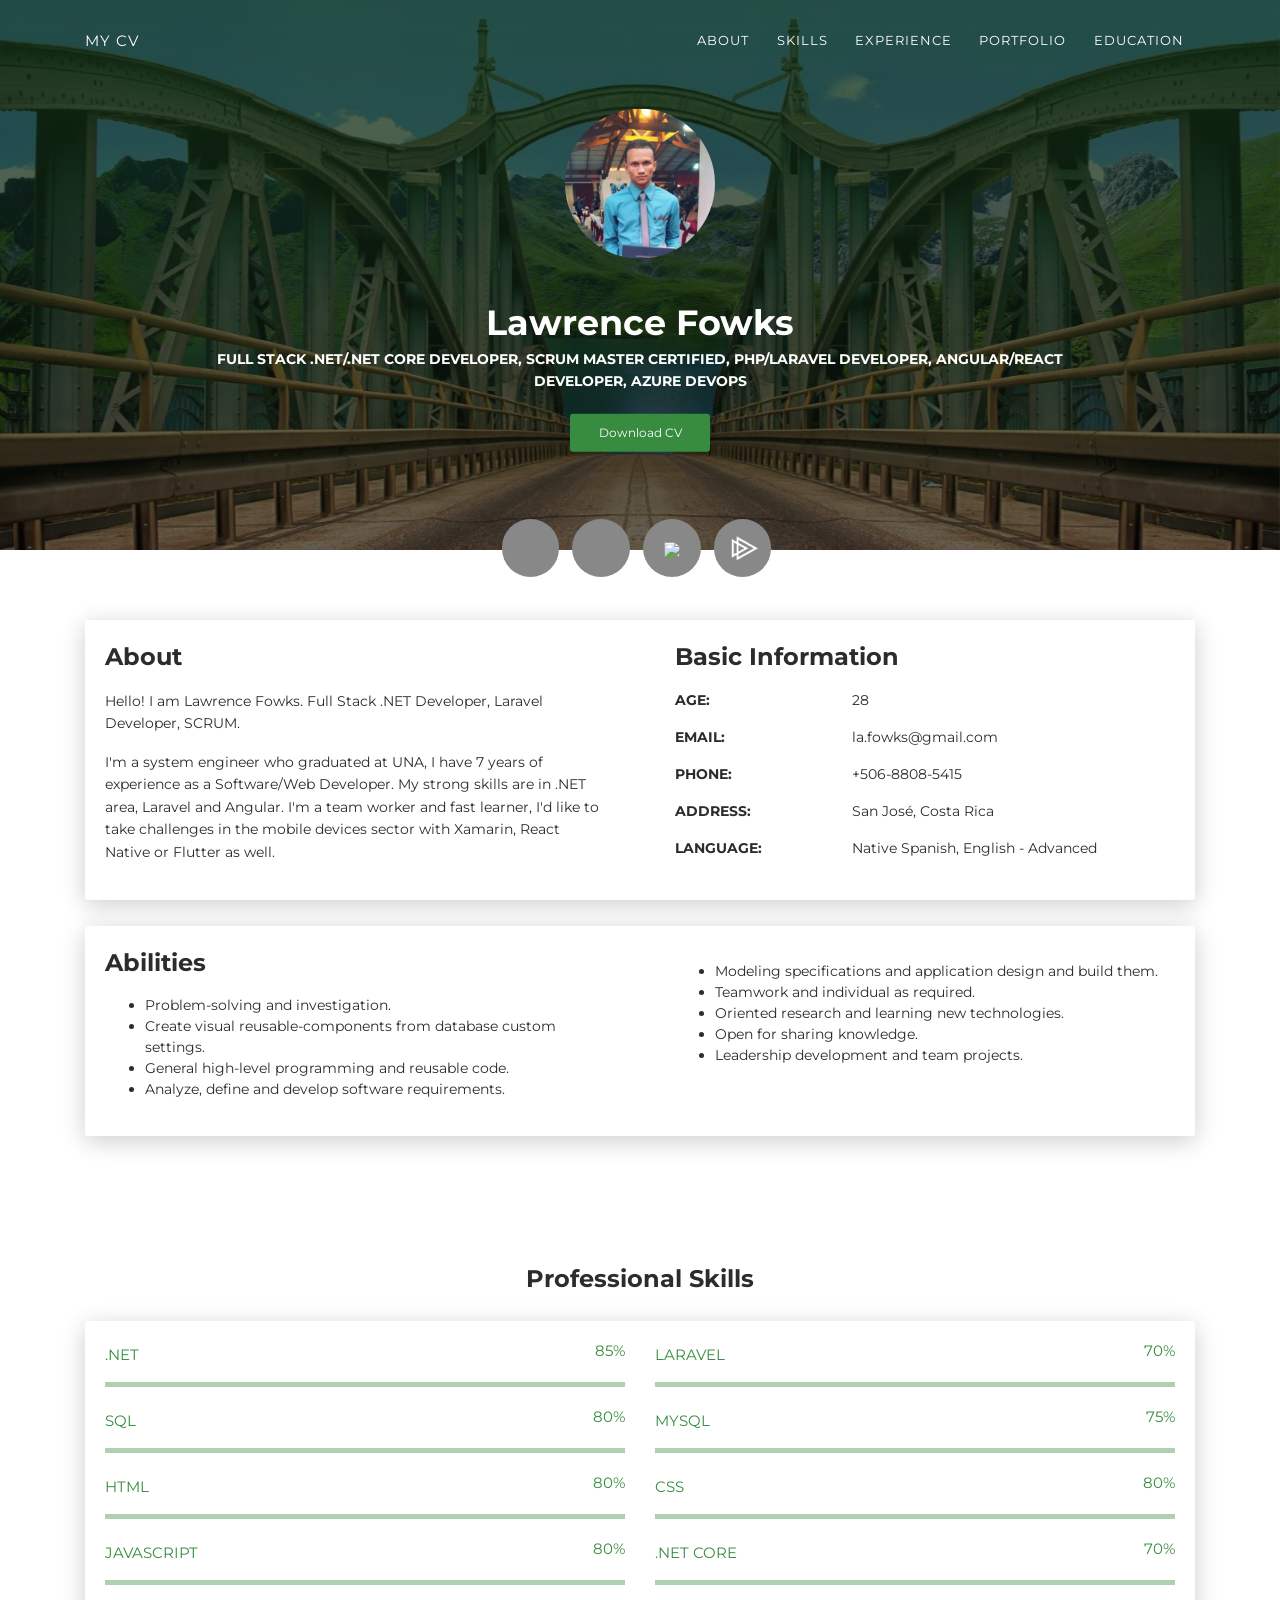
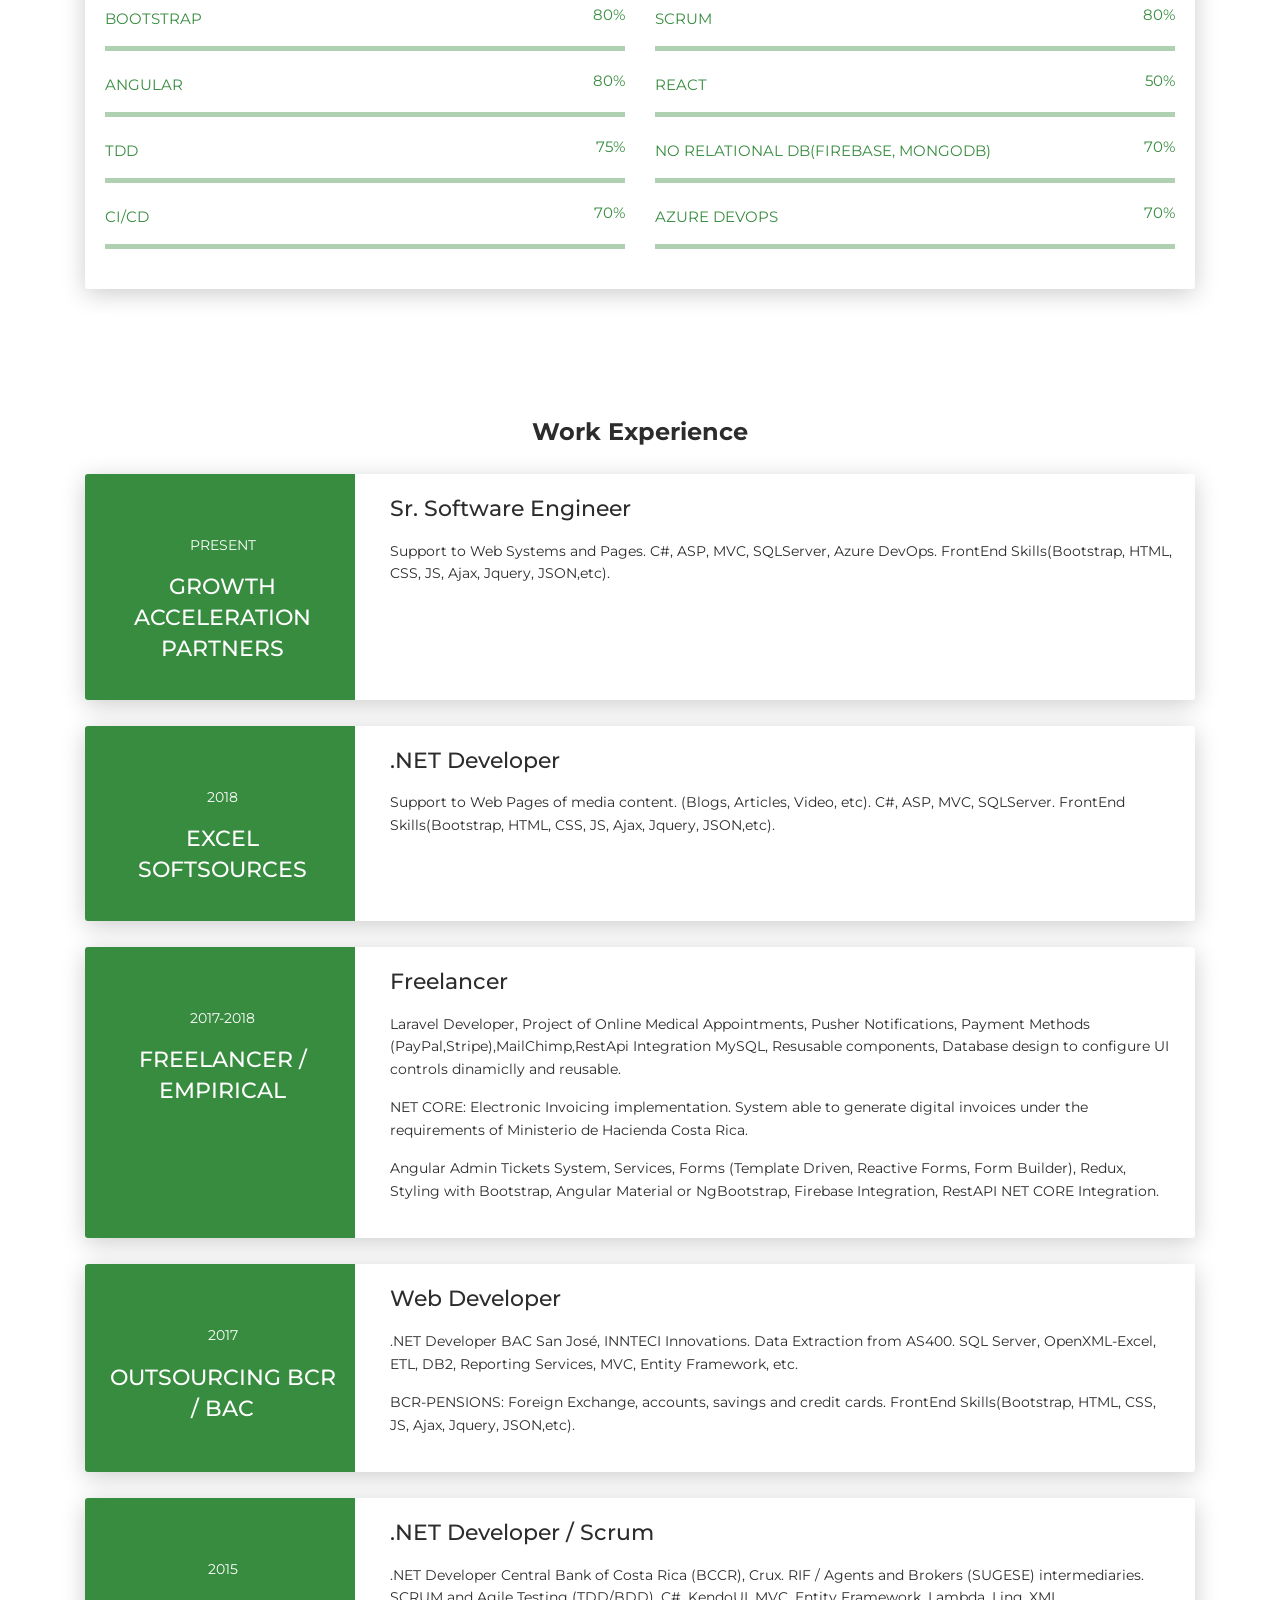
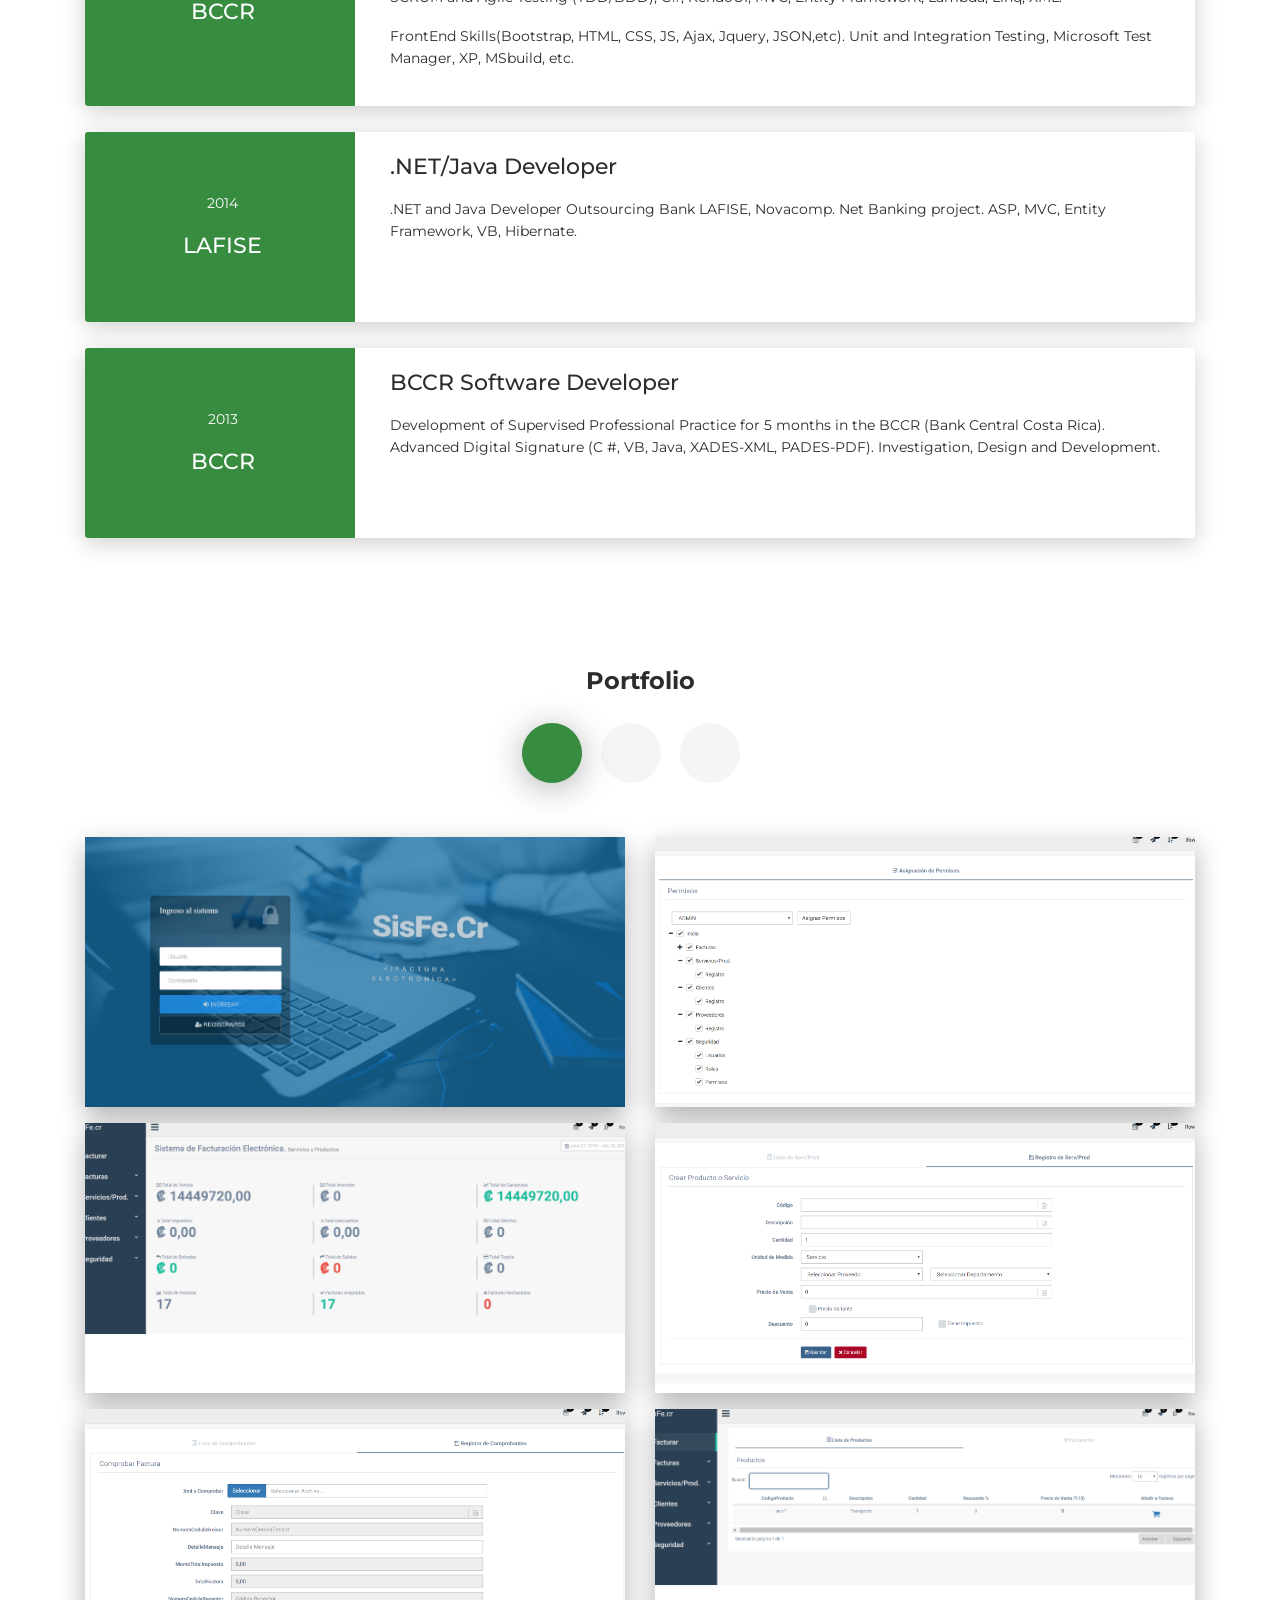
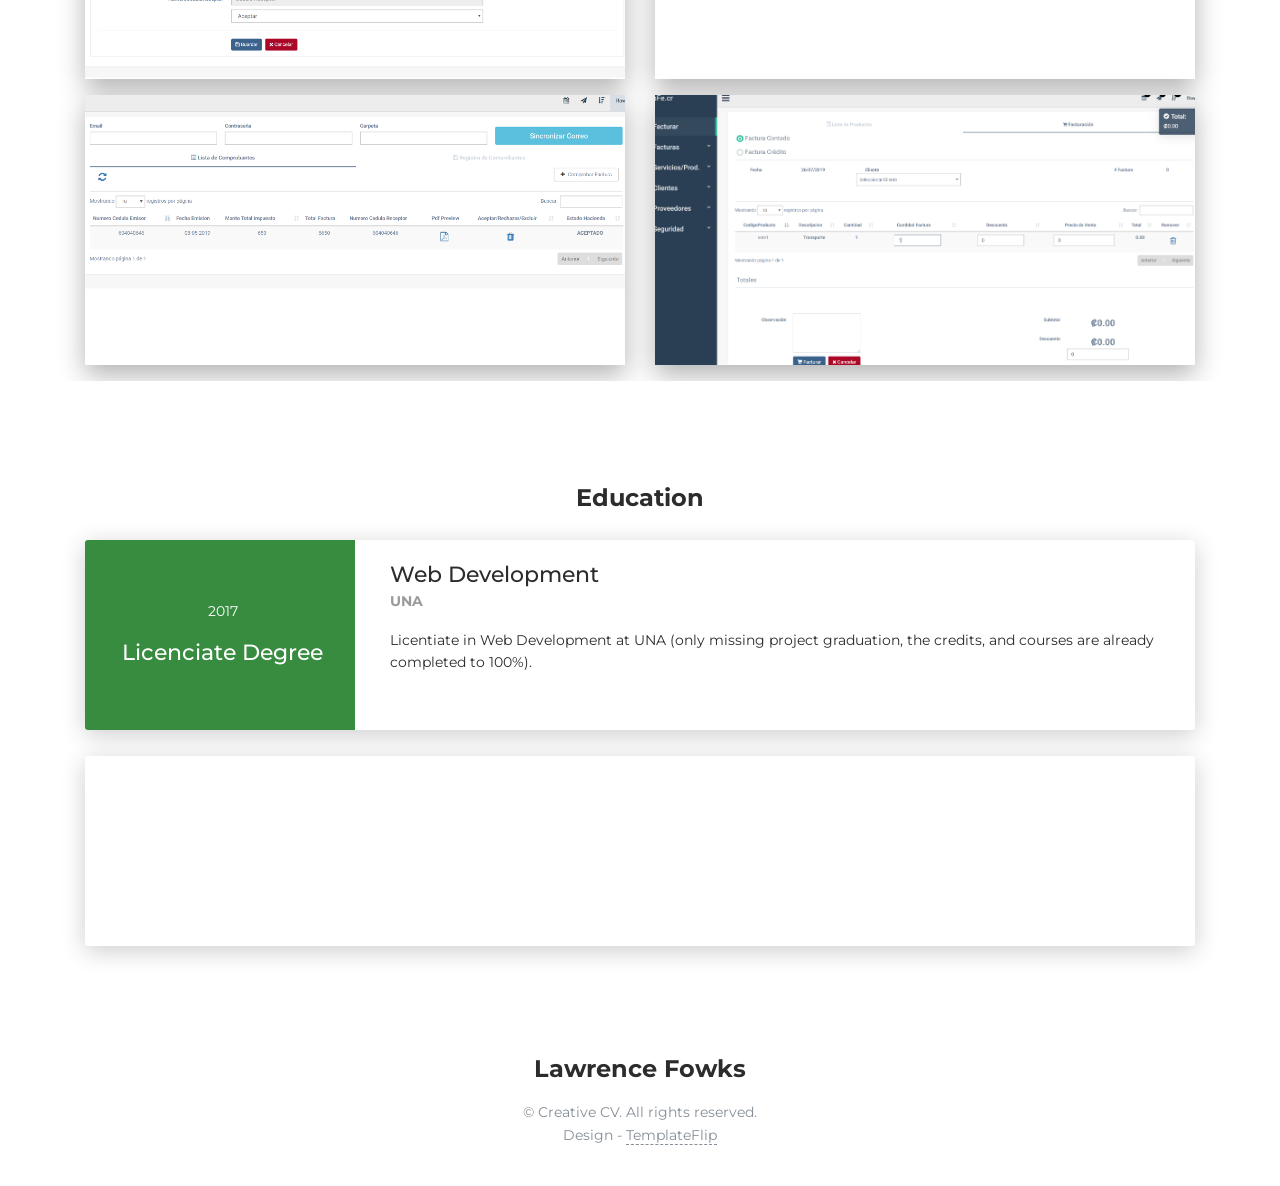
==== commit d7c0bb1e: "Update index.html" ====
--- a/index.html
+++ b/index.html
@@ -105,7 +105,7 @@
         <div class="content-center">
           <div class="cc-profile-image"><a href="#"><img src="images/profilePhoto.jpg" alt="Image"/></a></div>
           <div class="h2 title">Lawrence Fowks</div>
-          <p class="category text-white">Full Stack .NET/.NET Core Developer, SCRUM Master Certified, PHP/Laravel Developer, Angular/React Developer</p>
+          <p class="category text-white">Full Stack .NET/.NET Core Developer, SCRUM Master Certified, PHP/Laravel Developer, Angular/React Developer, Azure DevOps</p>
           <!--<a class="btn btn-primary smooth-scroll mr-2" href="#contact" data-aos="zoom-in" data-aos-anchor="data-aos-anchor">Hire Me</a>-->
           <a class="btn btn-primary" href="#" data-aos="zoom-in" data-aos-anchor="data-aos-anchor" class="btn btn-primary btn-lg" data-toggle="modal" data-target="#myModal">Download CV</a>
         </div>
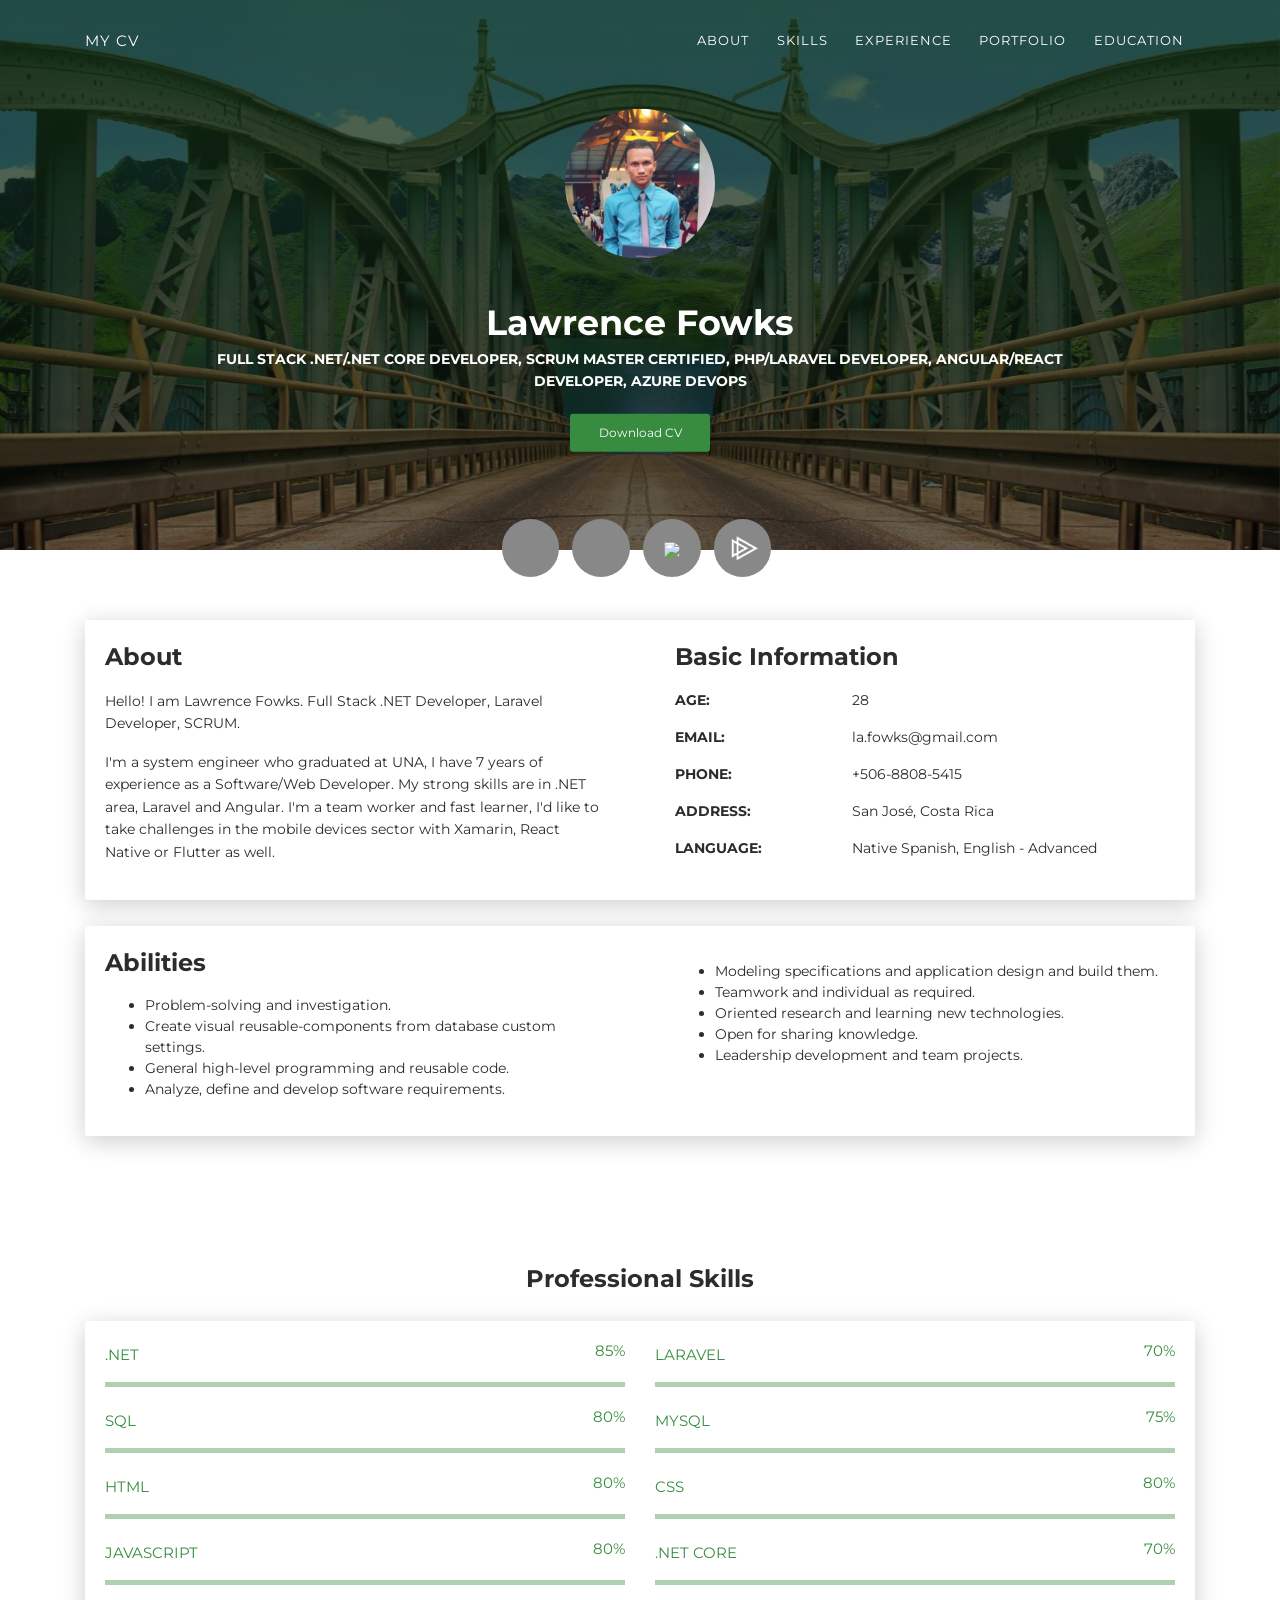
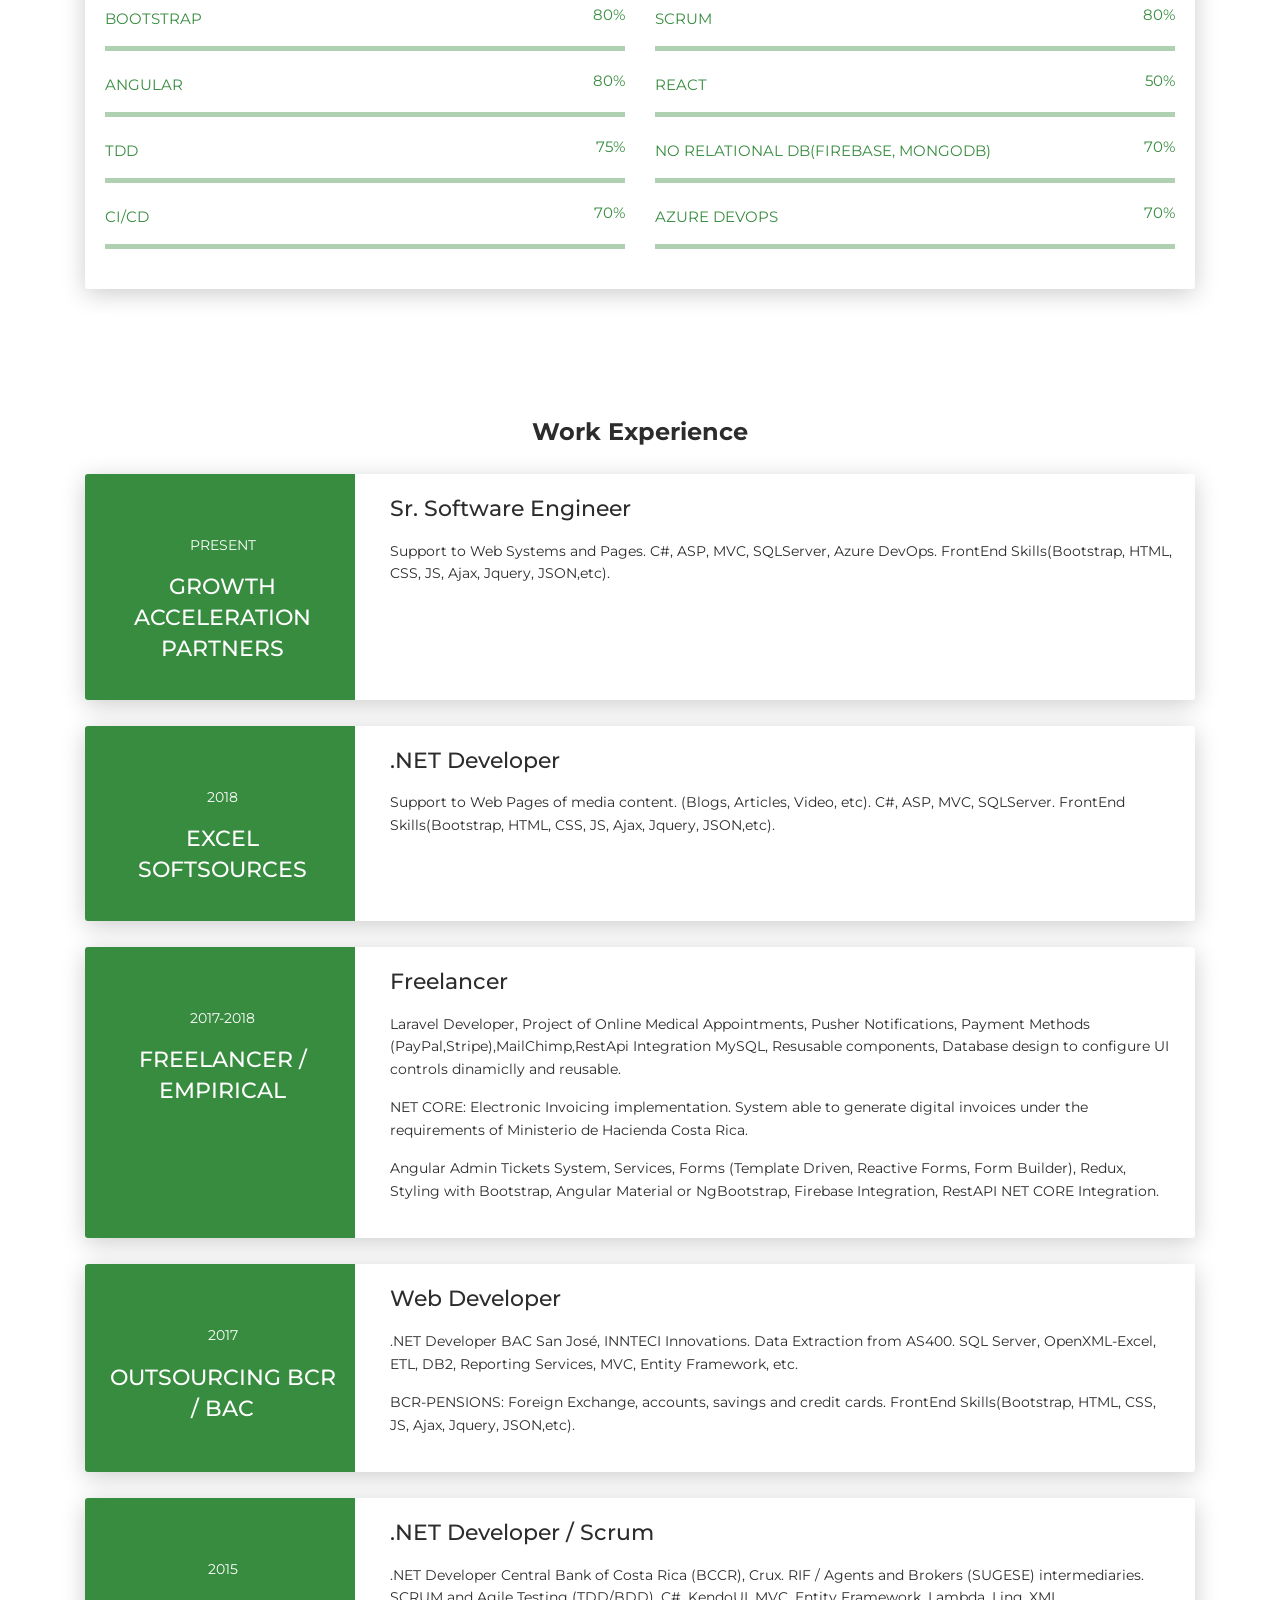
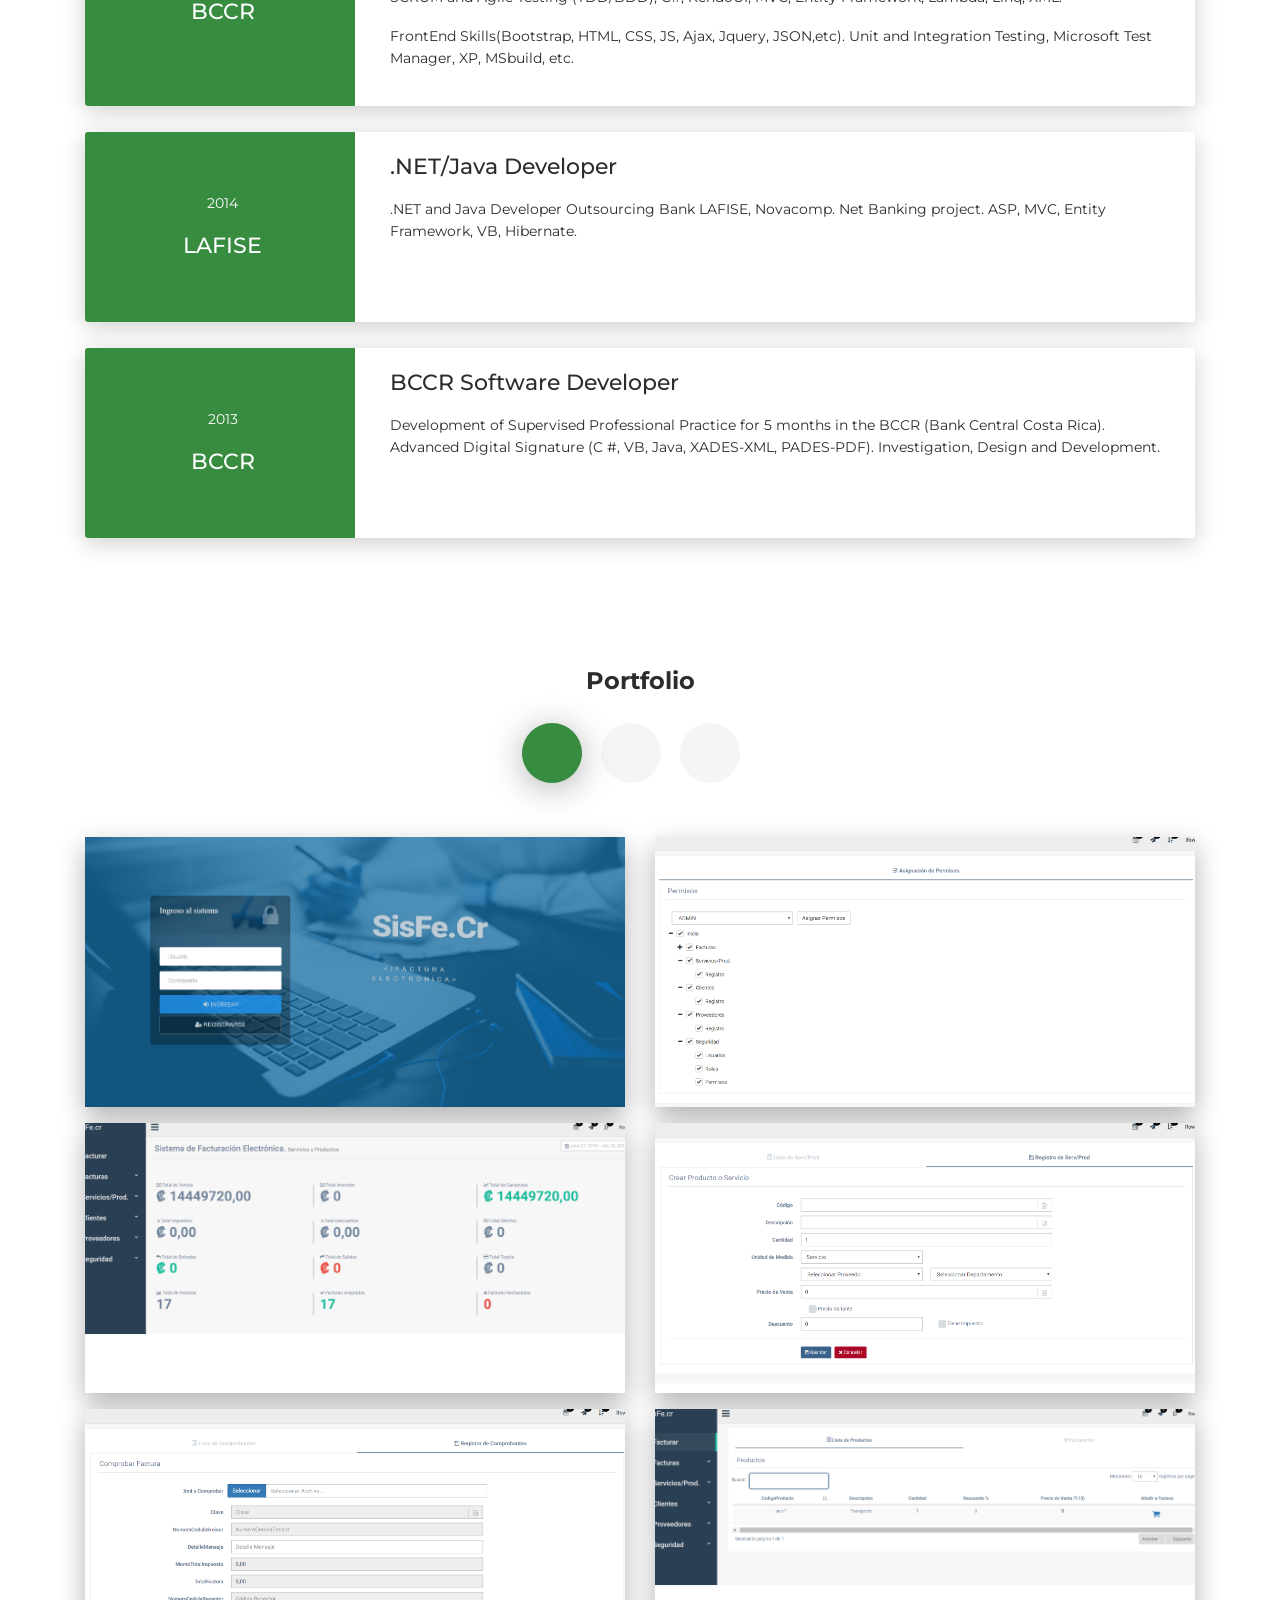
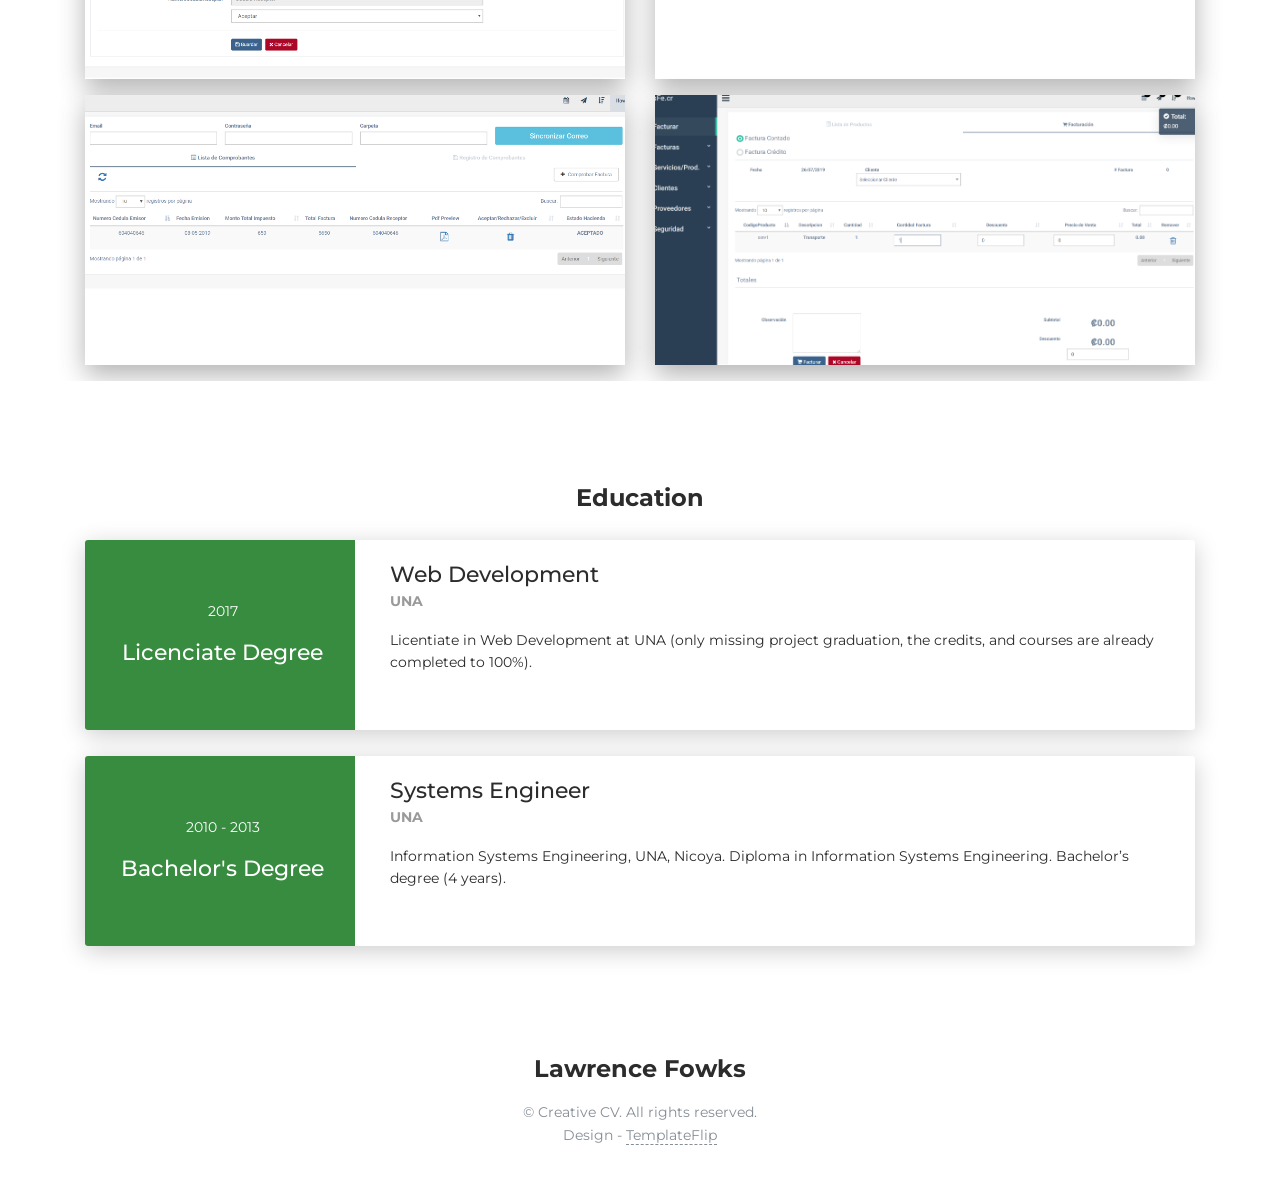
==== commit 5eca459c: "Update index.html" ====
--- a/index.html
+++ b/index.html
@@ -930,7 +930,7 @@
         </div>
         <div class="modal-body">
           <div style="text-align: center;">
-  <iframe src="https://lfowks.github.io/myProfile/CV-2021-Lawrence.pdf" 
+  <iframe src="https://lfowks.github.io/myProfile/Lawrence%20Fowks_Resume_2021.pdf" 
   style="width:100%; height:500px;" frameborder="0"></iframe>
   </div>
         </div>
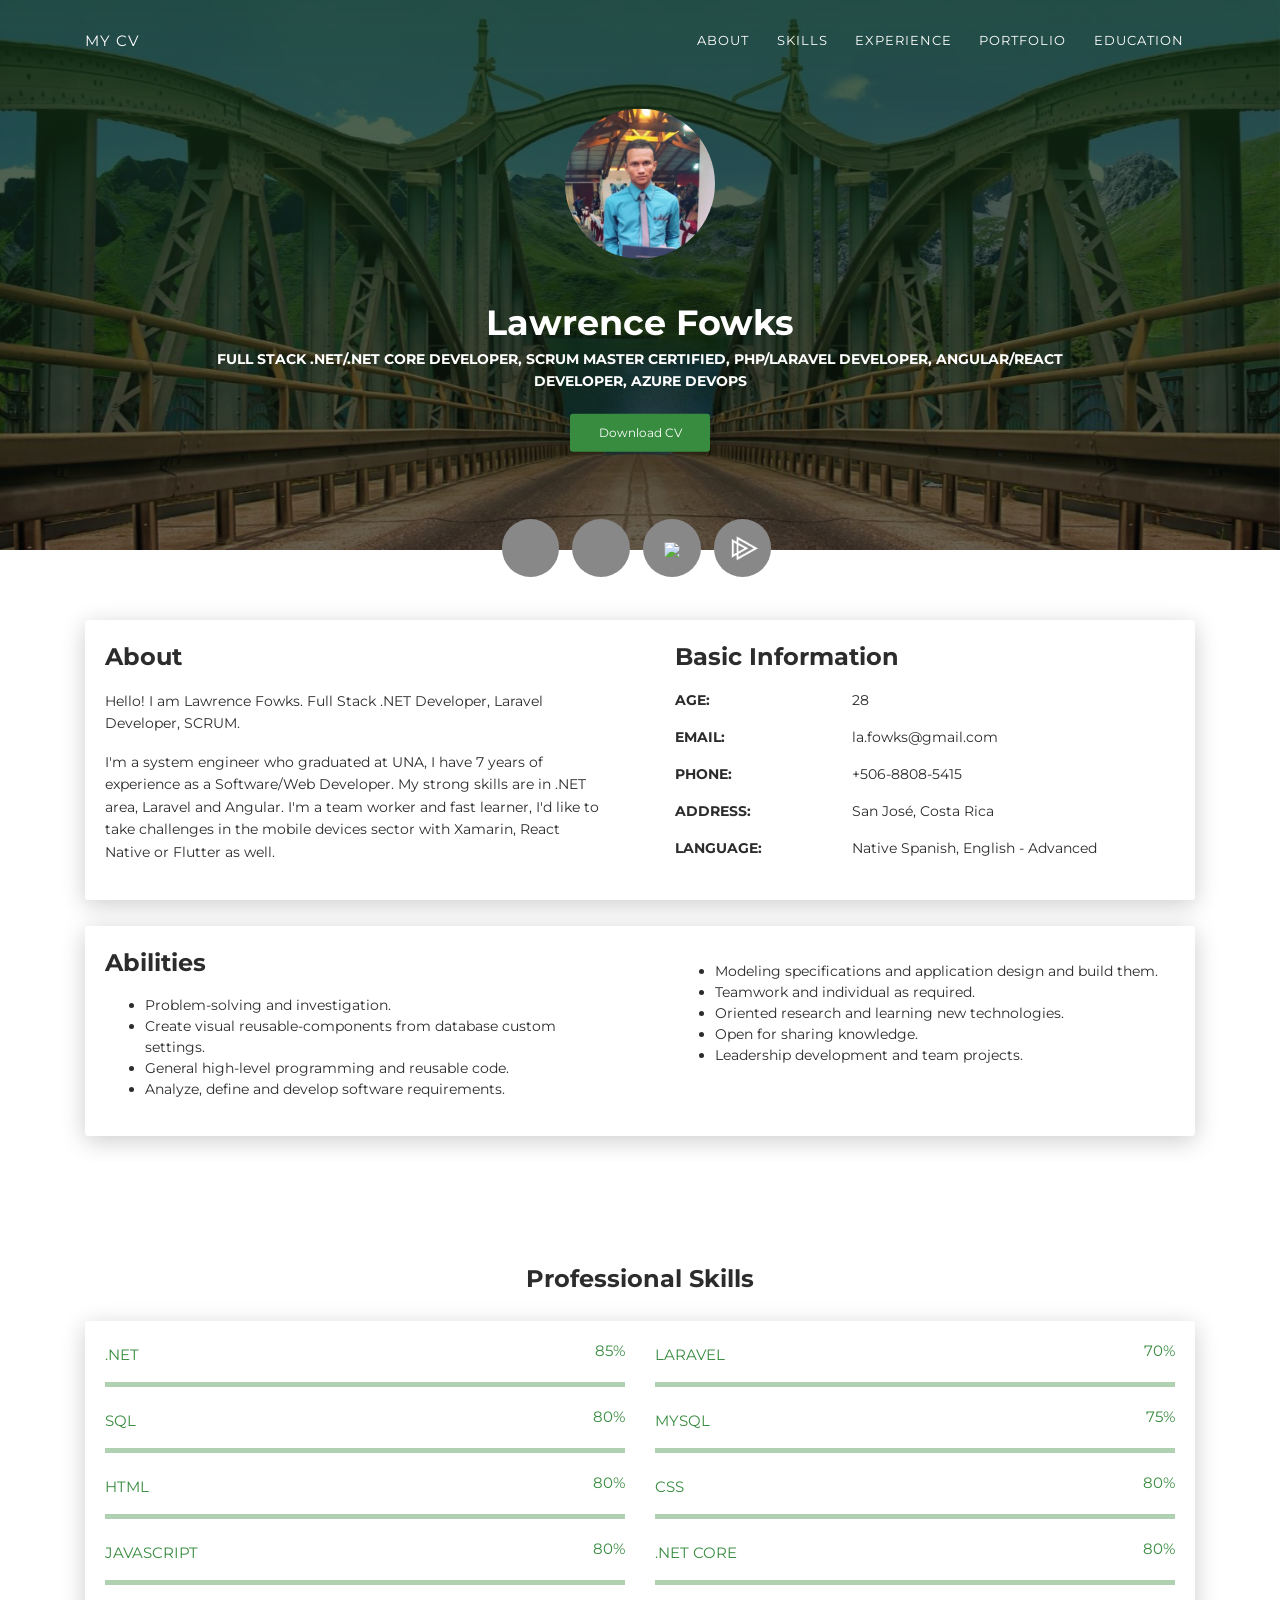
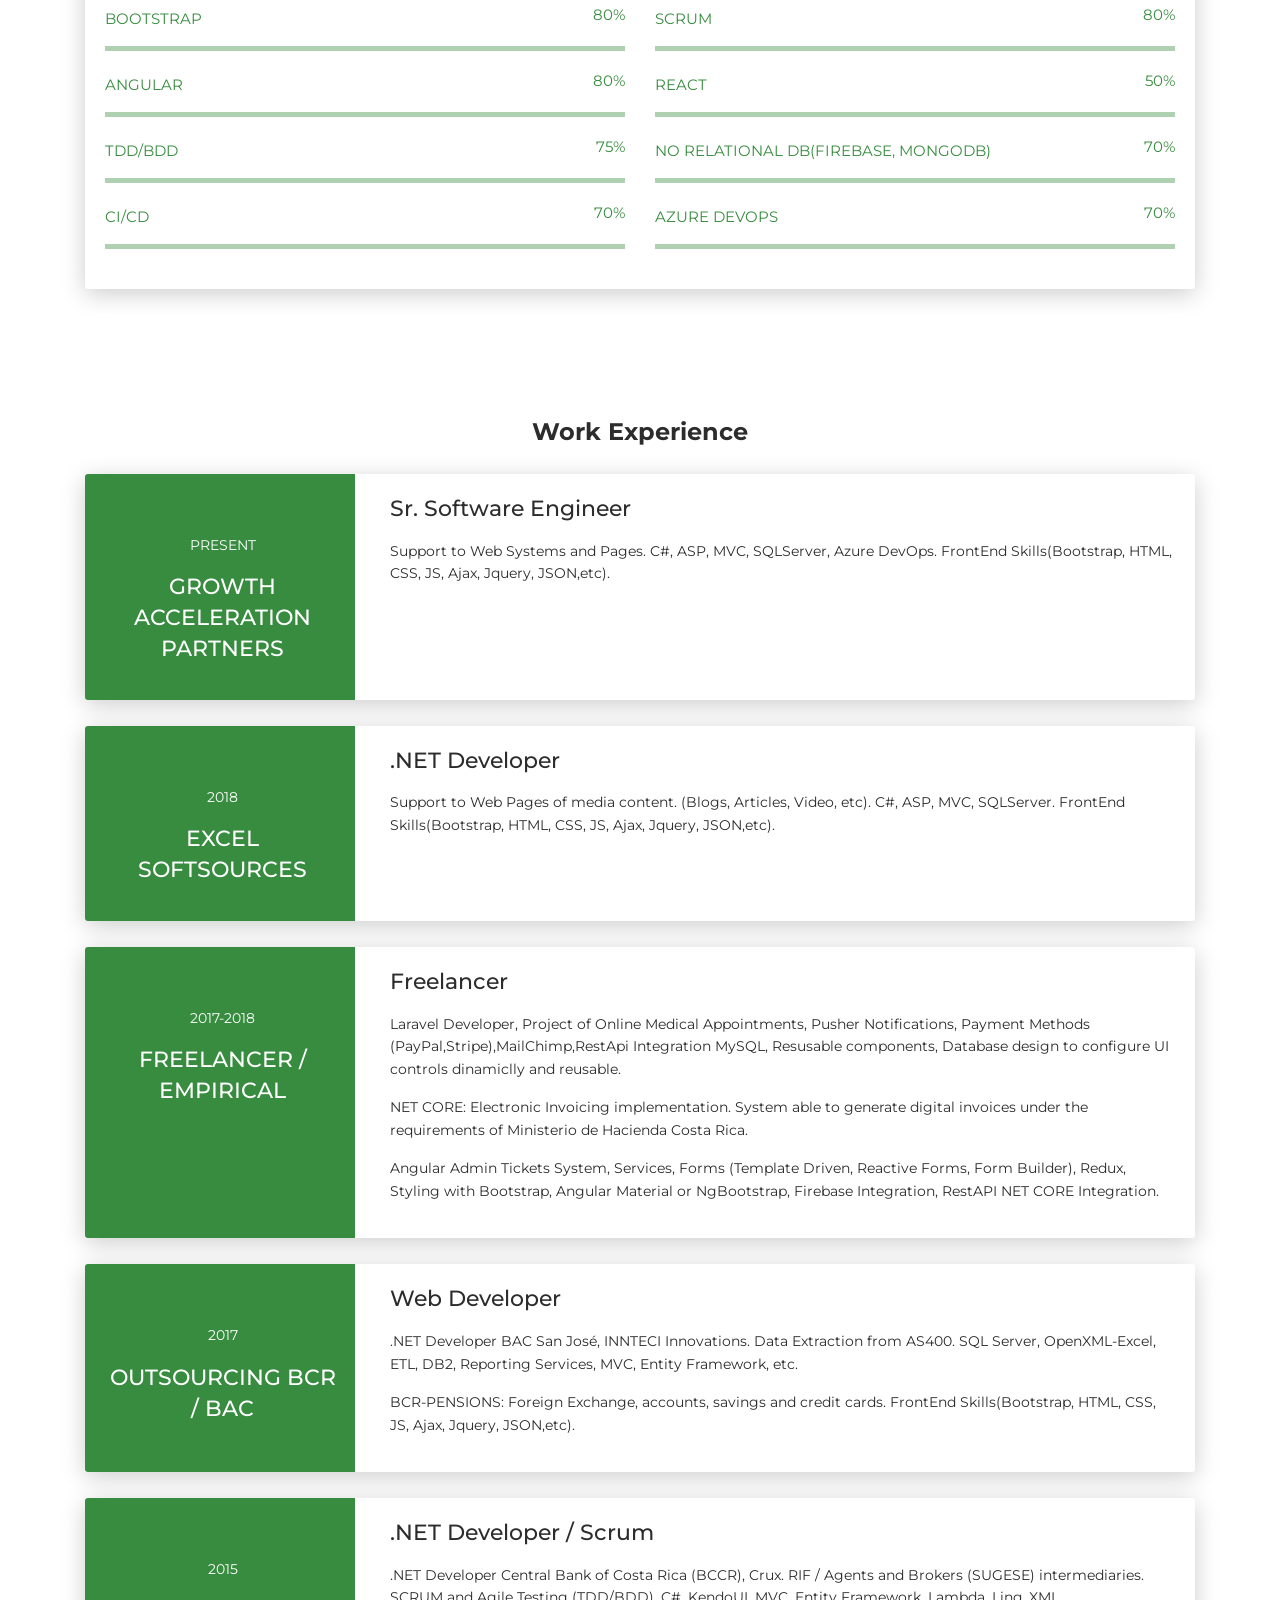
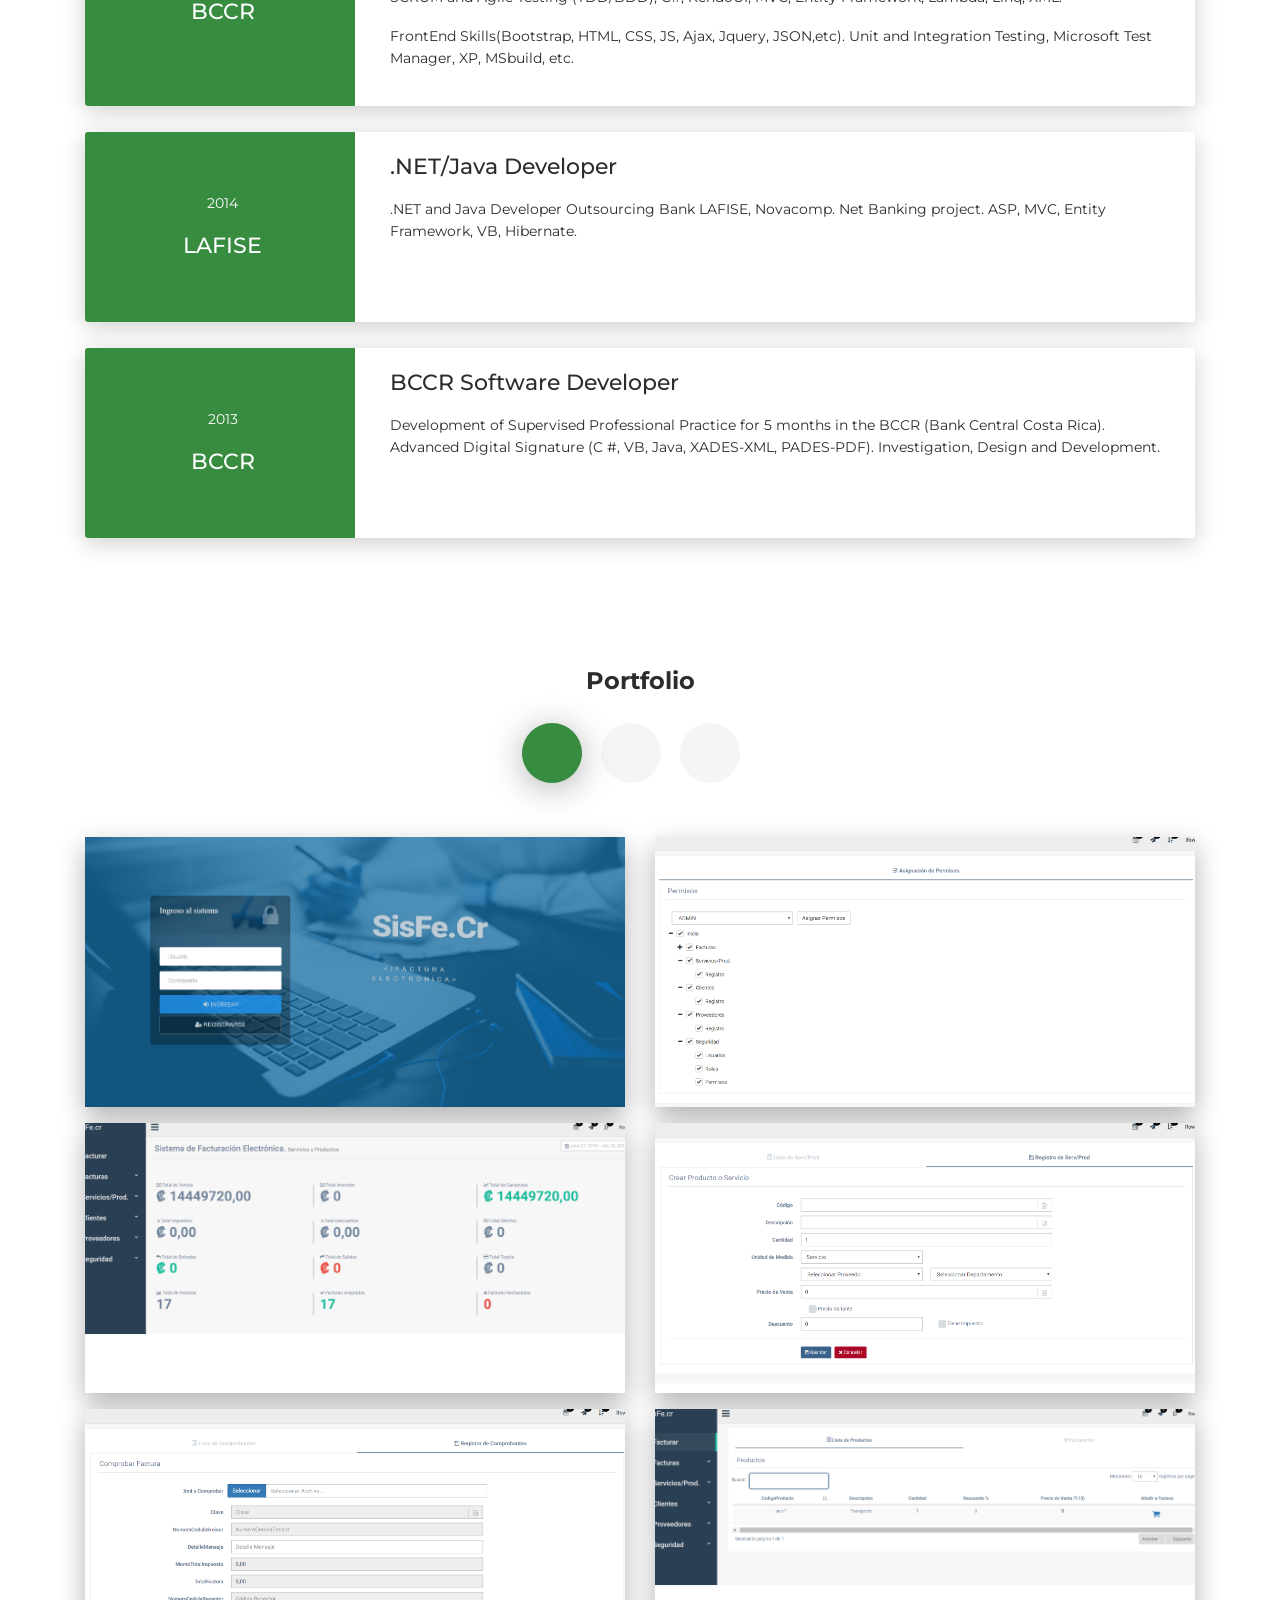
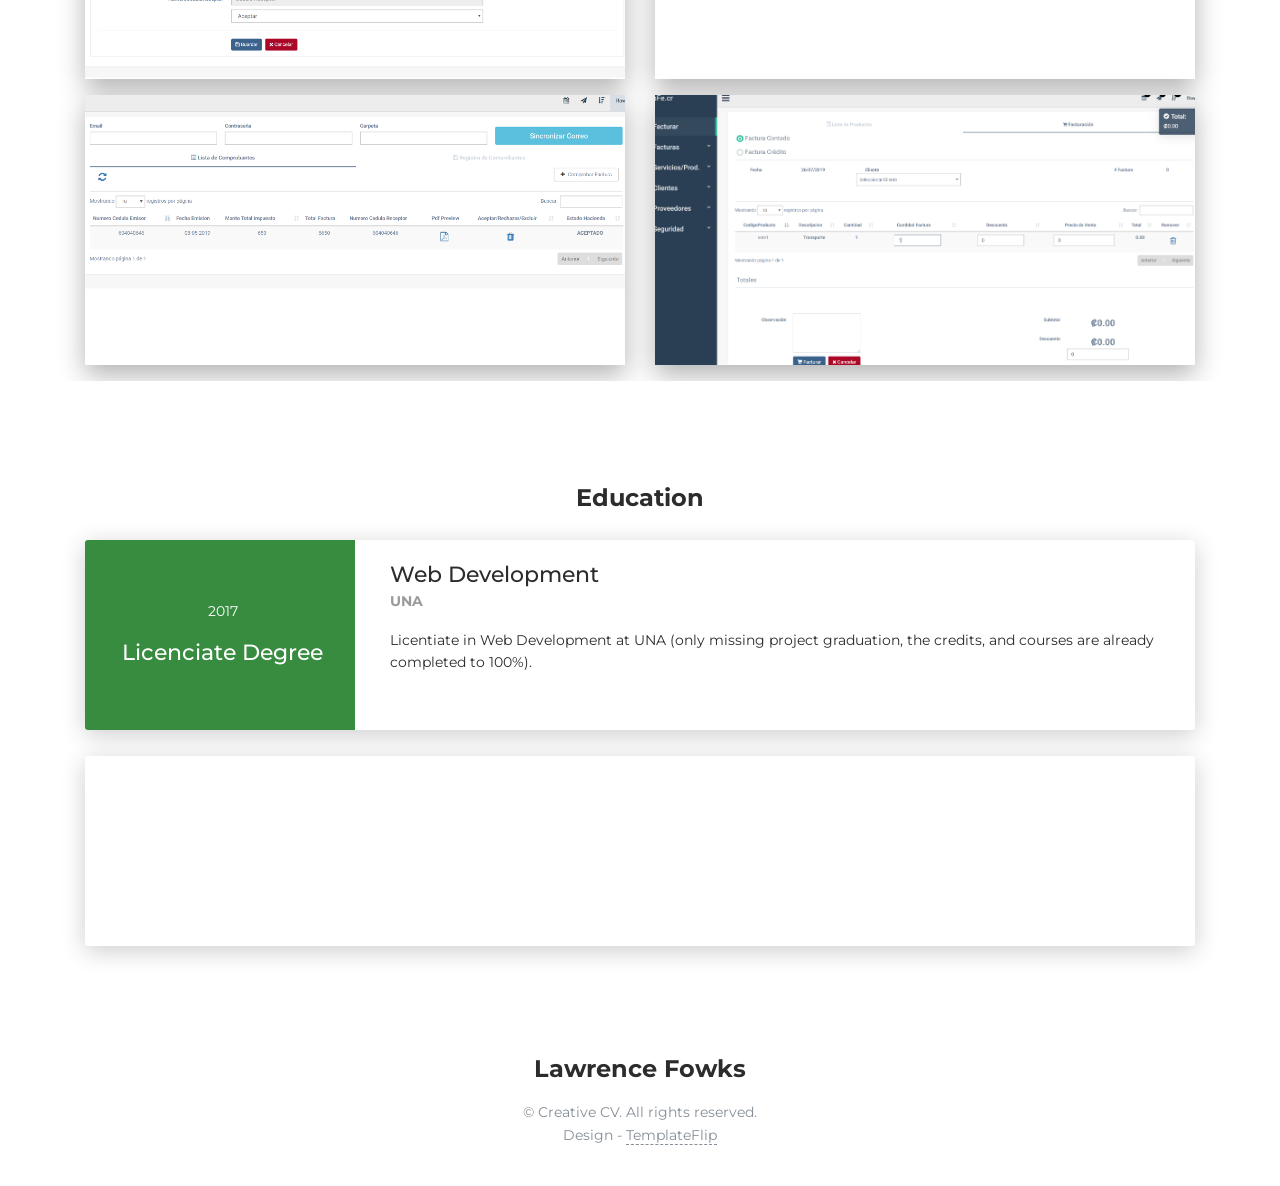
==== commit 26825a6b: "Update index.html" ====
--- a/index.html
+++ b/index.html
@@ -274,7 +274,7 @@
           <div class="col-md-6">
             <div class="progress-container progress-primary"><span class="progress-badge">.NET CORE</span>
               <div class="progress">
-                <div class="progress-bar progress-bar-primary" data-aos="progress-full" data-aos-offset="10" data-aos-duration="2000" role="progressbar" aria-valuenow="60" aria-valuemin="0" aria-valuemax="100" style="width: 70%;"></div><span class="progress-value">70%</span>
+                <div class="progress-bar progress-bar-primary" data-aos="progress-full" data-aos-offset="10" data-aos-duration="2000" role="progressbar" aria-valuenow="60" aria-valuemin="0" aria-valuemax="100" style="width: 80%;"></div><span class="progress-value">80%</span>
               </div>
             </div>
           </div>
@@ -313,7 +313,7 @@
         </div>
         <div class="row">
           <div class="col-md-6">
-            <div class="progress-container progress-primary"><span class="progress-badge">TDD</span>
+            <div class="progress-container progress-primary"><span class="progress-badge">TDD/BDD</span>
               <div class="progress">
                 <div class="progress-bar progress-bar-primary" data-aos="progress-full" data-aos-offset="10" data-aos-duration="2000" role="progressbar" aria-valuenow="75" aria-valuemin="0" aria-valuemax="100" style="width: 75%;"></div><span class="progress-value">75%</span>
               </div>
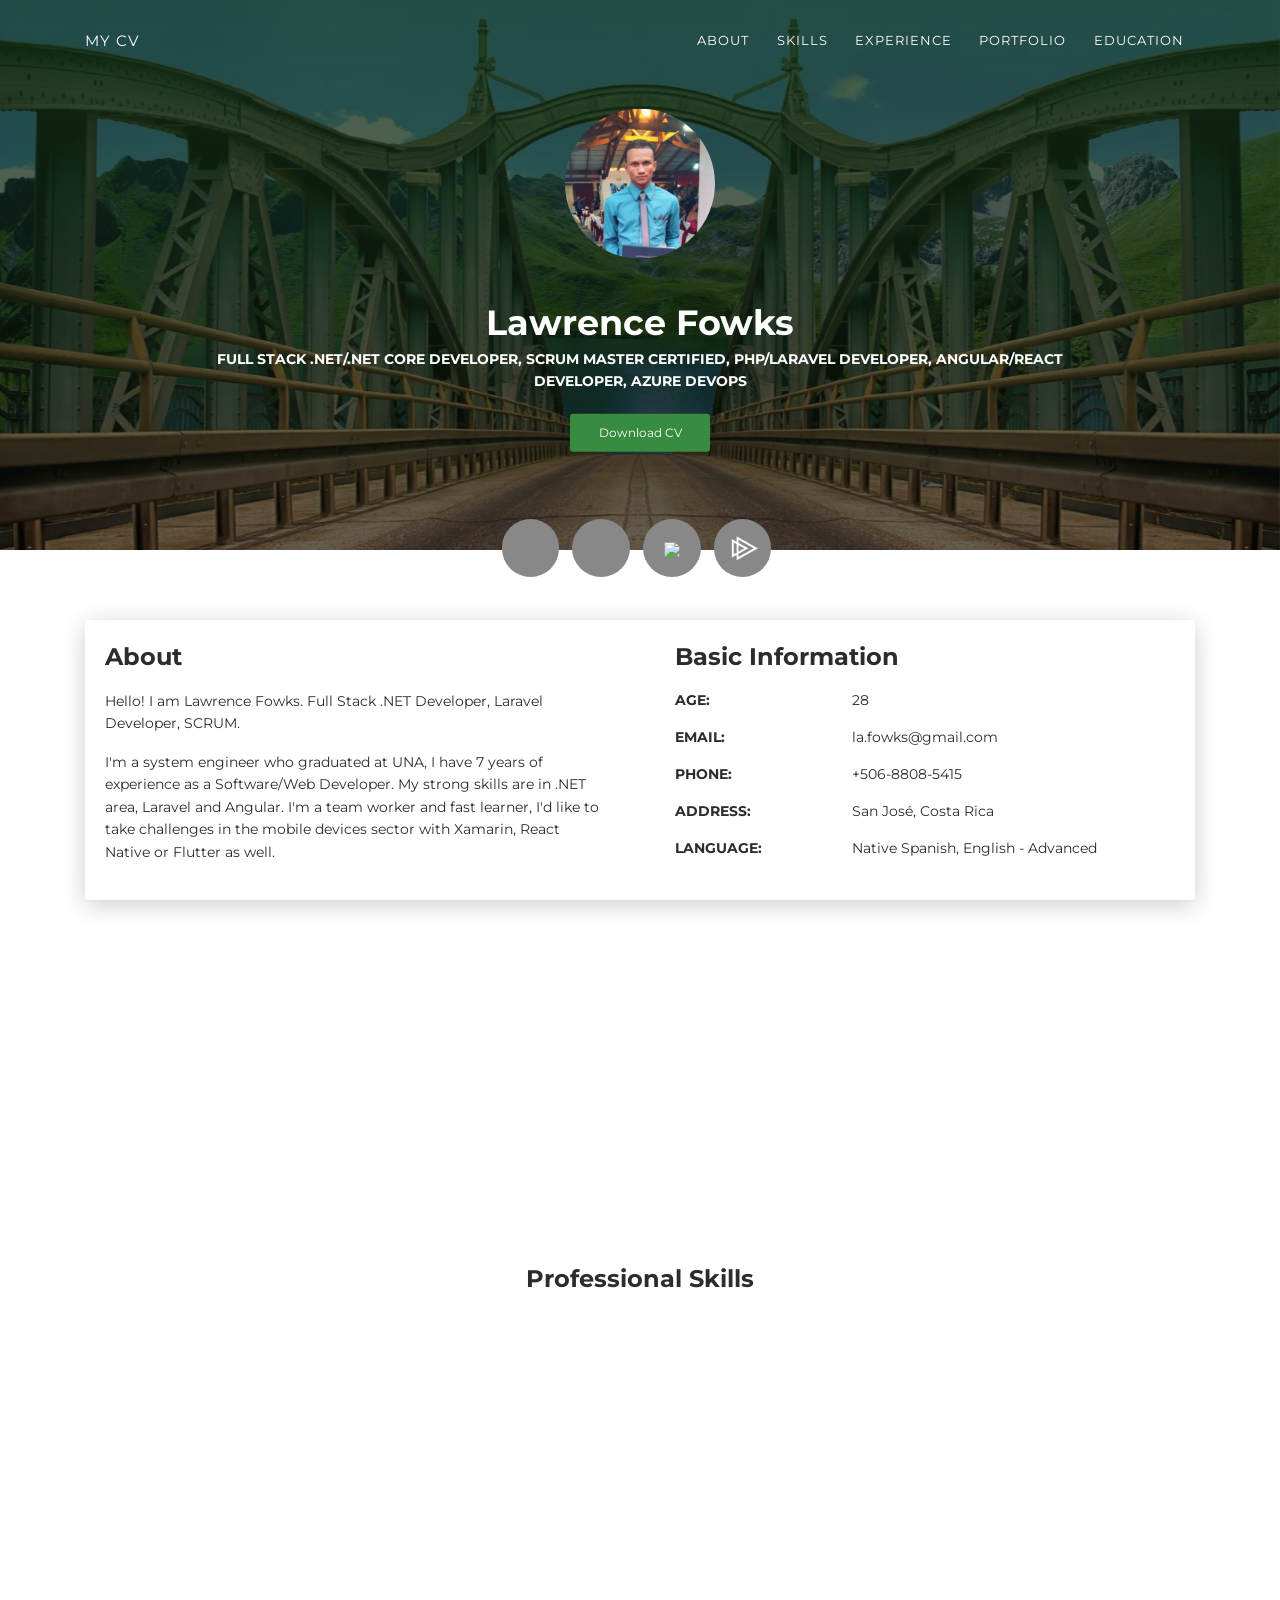
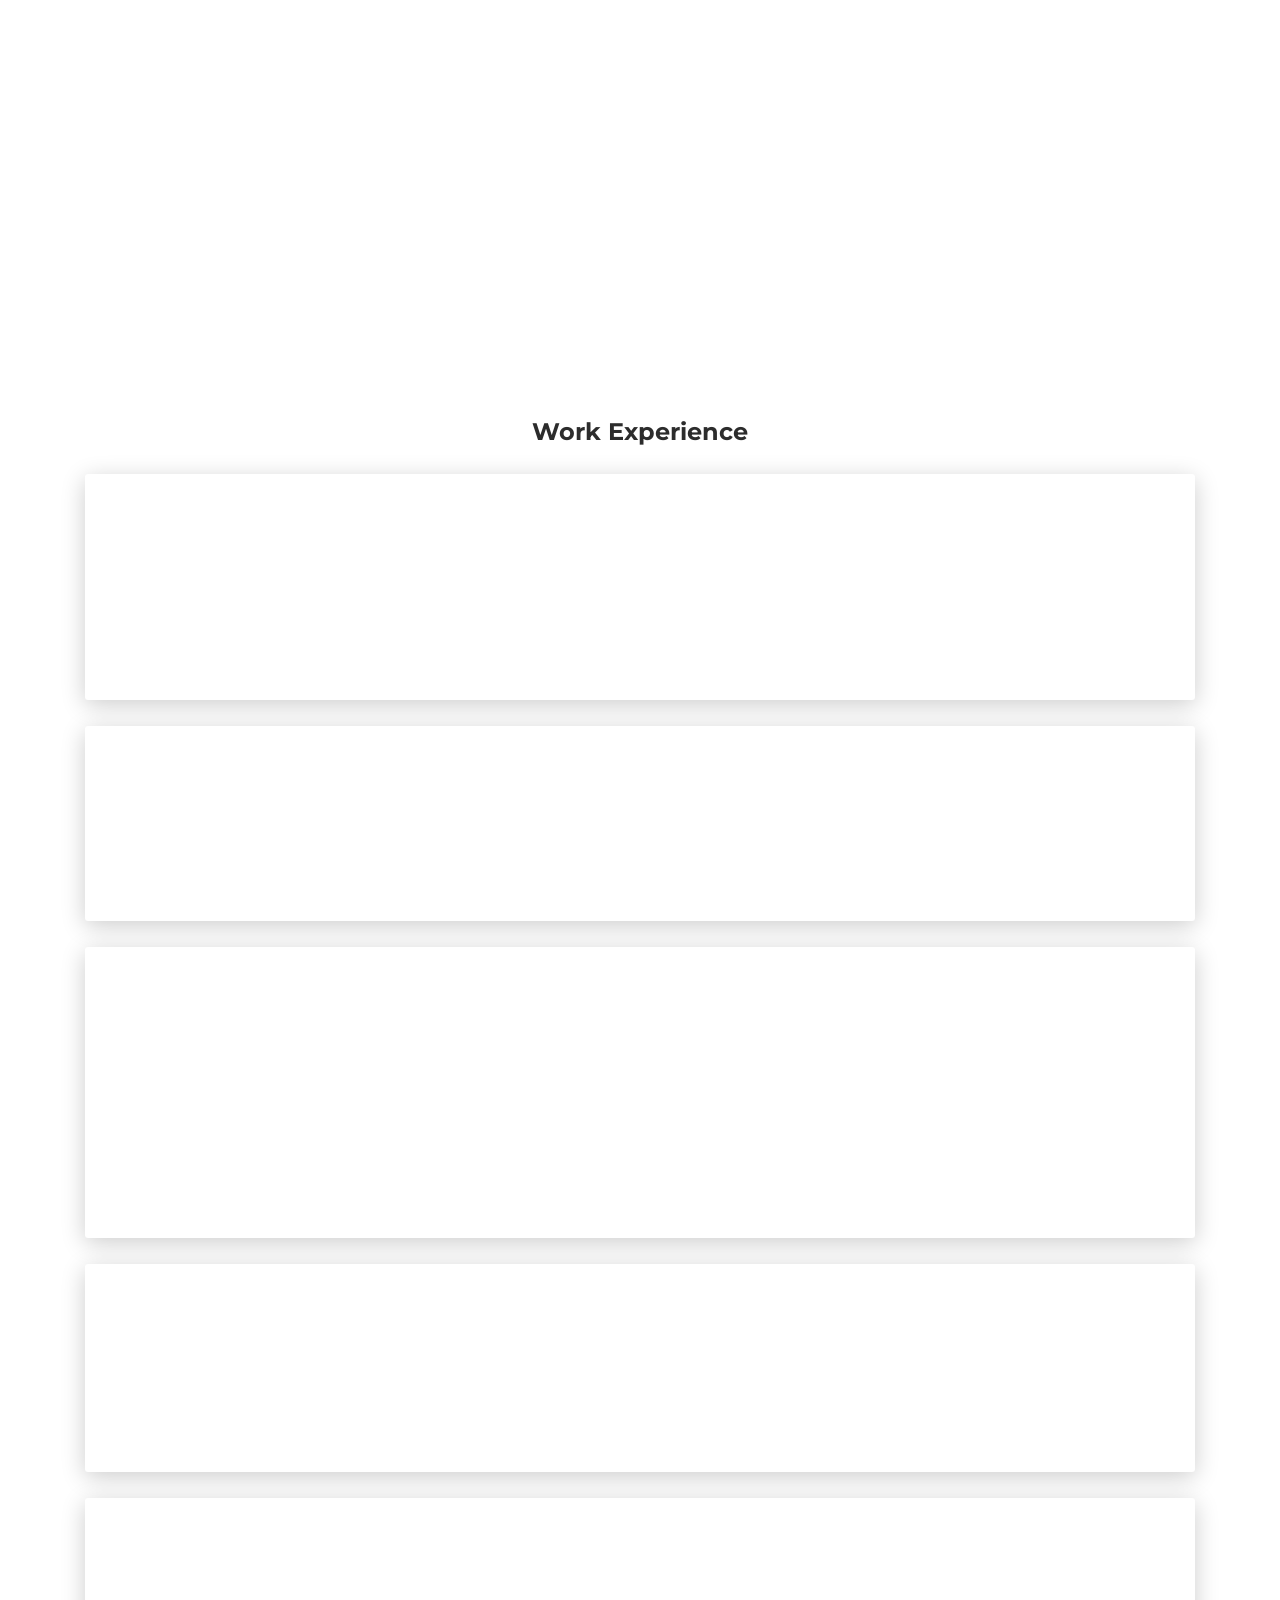
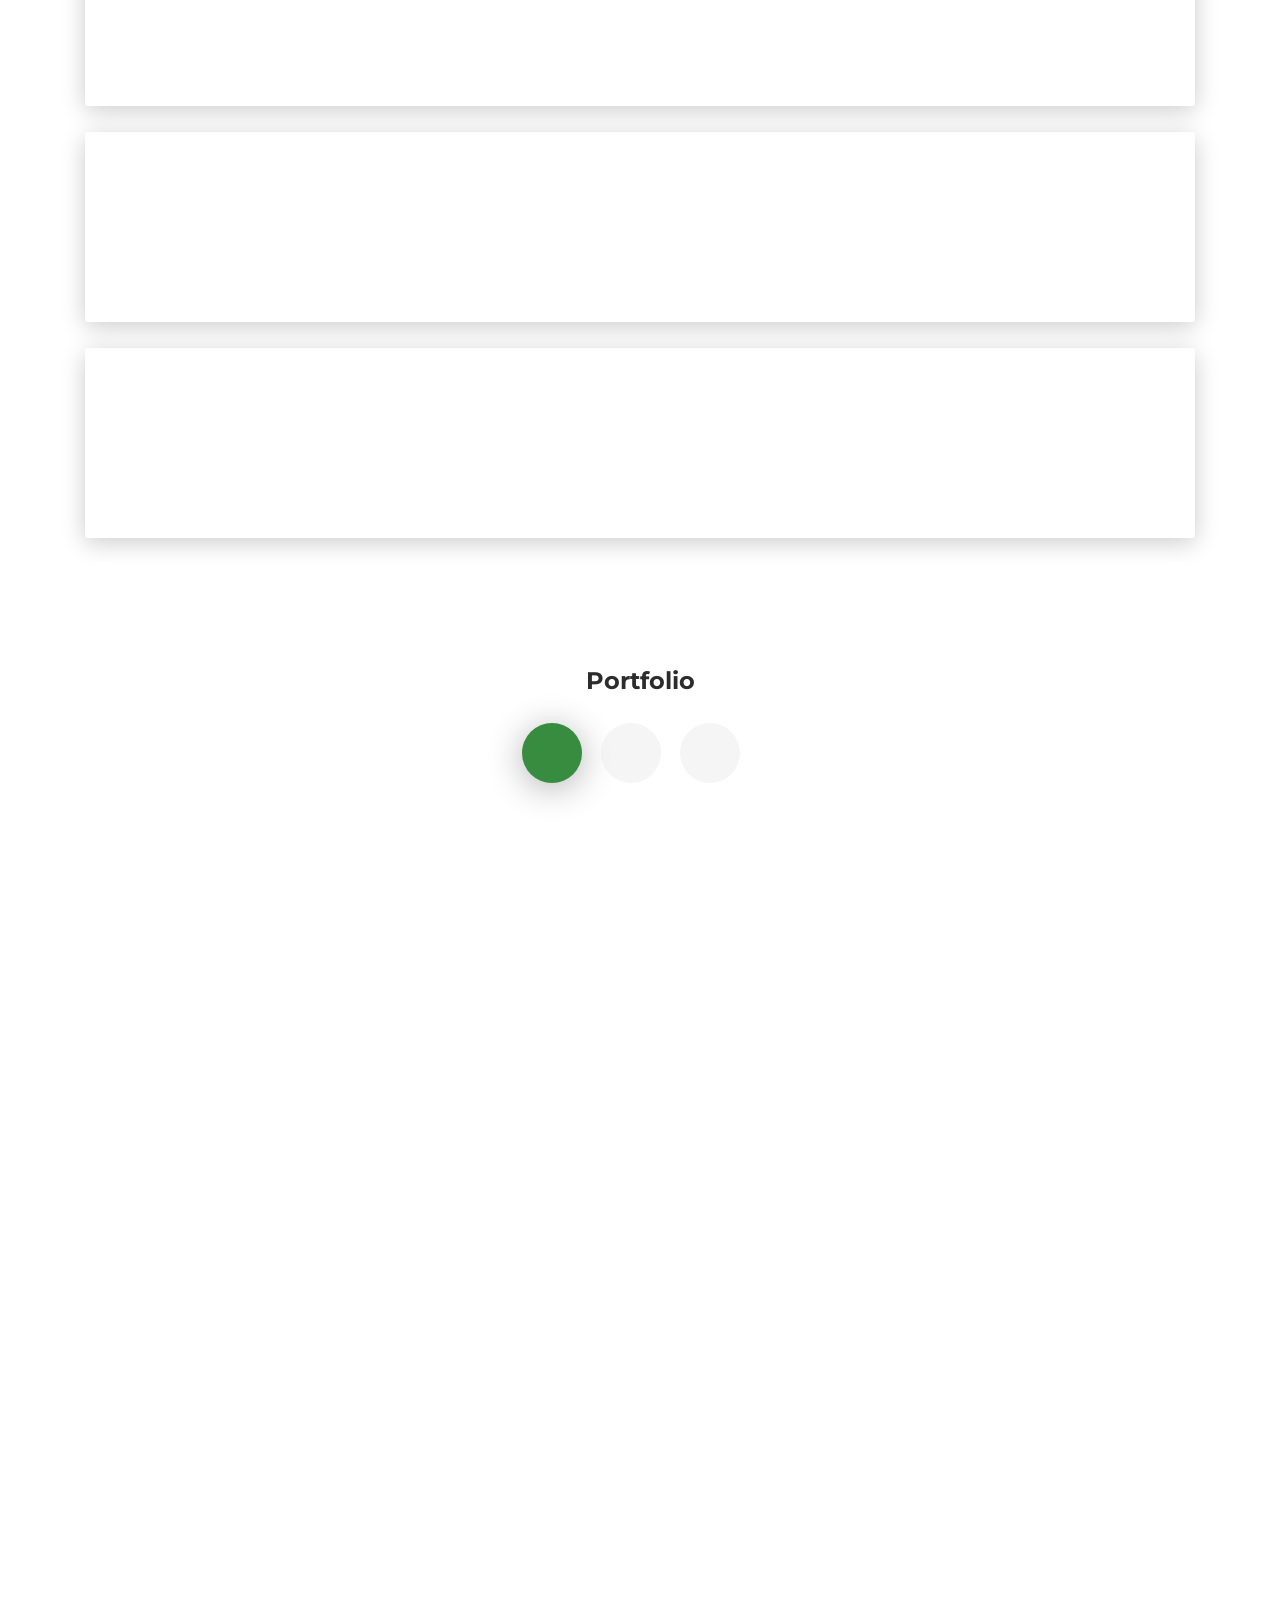
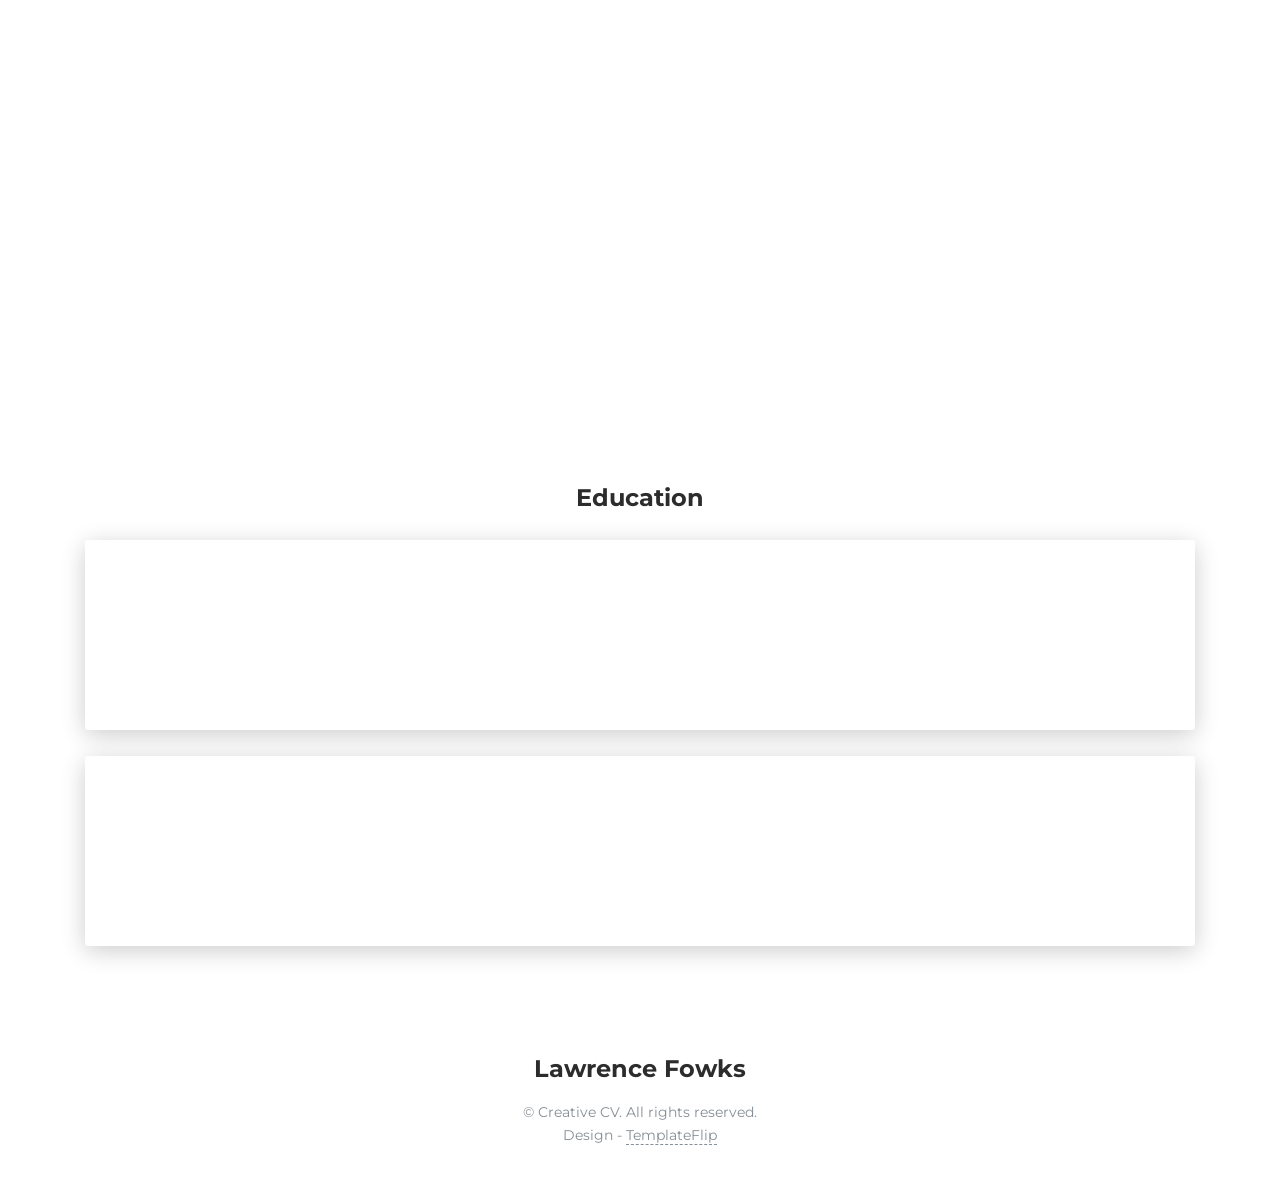
==== commit 86325b4b: "Update index.html" ====
--- a/index.html
+++ b/index.html
@@ -329,14 +329,14 @@
       </div>
       <div class="row">
          <div class="col-md-6">
-            <div class="progress-container progress-primary"><span class="progress-badge">CI/CD</span>
+            <div class="progress-container progress-primary"><span class="progress-badge">CI/CD/Azure DevOps</span>
               <div class="progress">
-                <div class="progress-bar progress-bar-primary" data-aos="progress-full" data-aos-offset="10" data-aos-duration="2000" role="progressbar" aria-valuenow="70" aria-valuemin="0" aria-valuemax="100" style="width: 70%;"></div><span class="progress-value">70%</span>
+                <div class="progress-bar progress-bar-primary" data-aos="progress-full" data-aos-offset="10" data-aos-duration="2000" role="progressbar" aria-valuenow="70" aria-valuemin="0" aria-valuemax="100" style="width: 65%;"></div><span class="progress-value">65%</span>
               </div>
             </div>
           </div>
           <div class="col-md-6">
-            <div class="progress-container progress-primary"><span class="progress-badge">Azure DevOps</span>
+            <div class="progress-container progress-primary"><span class="progress-badge">Microservices/DDD+CQRS+EventSourcing</span>
               <div class="progress">
                 <div class="progress-bar progress-bar-primary" data-aos="progress-full" data-aos-offset="10" data-aos-duration="2000" role="progressbar" aria-valuenow="70" aria-valuemin="0" aria-valuemax="100" style="width: 70%;"></div><span class="progress-value">70%</span>
               </div>
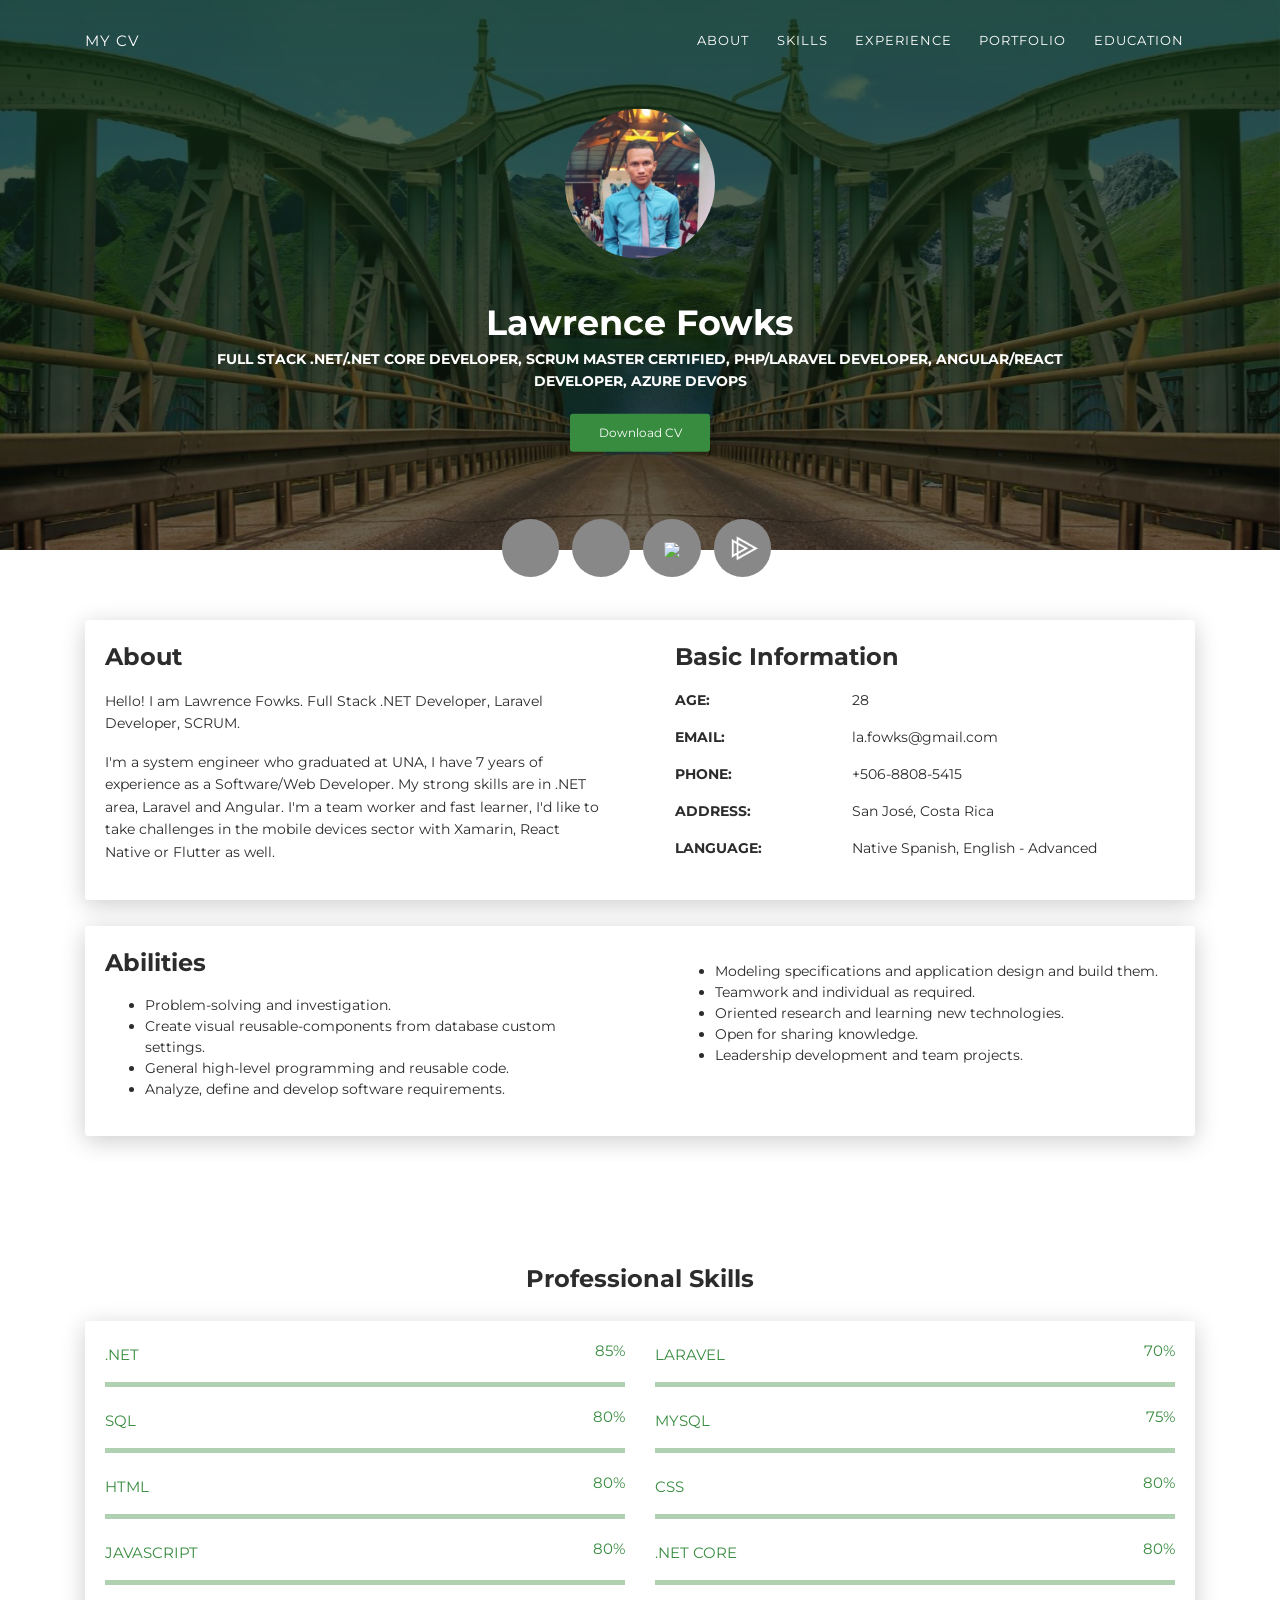
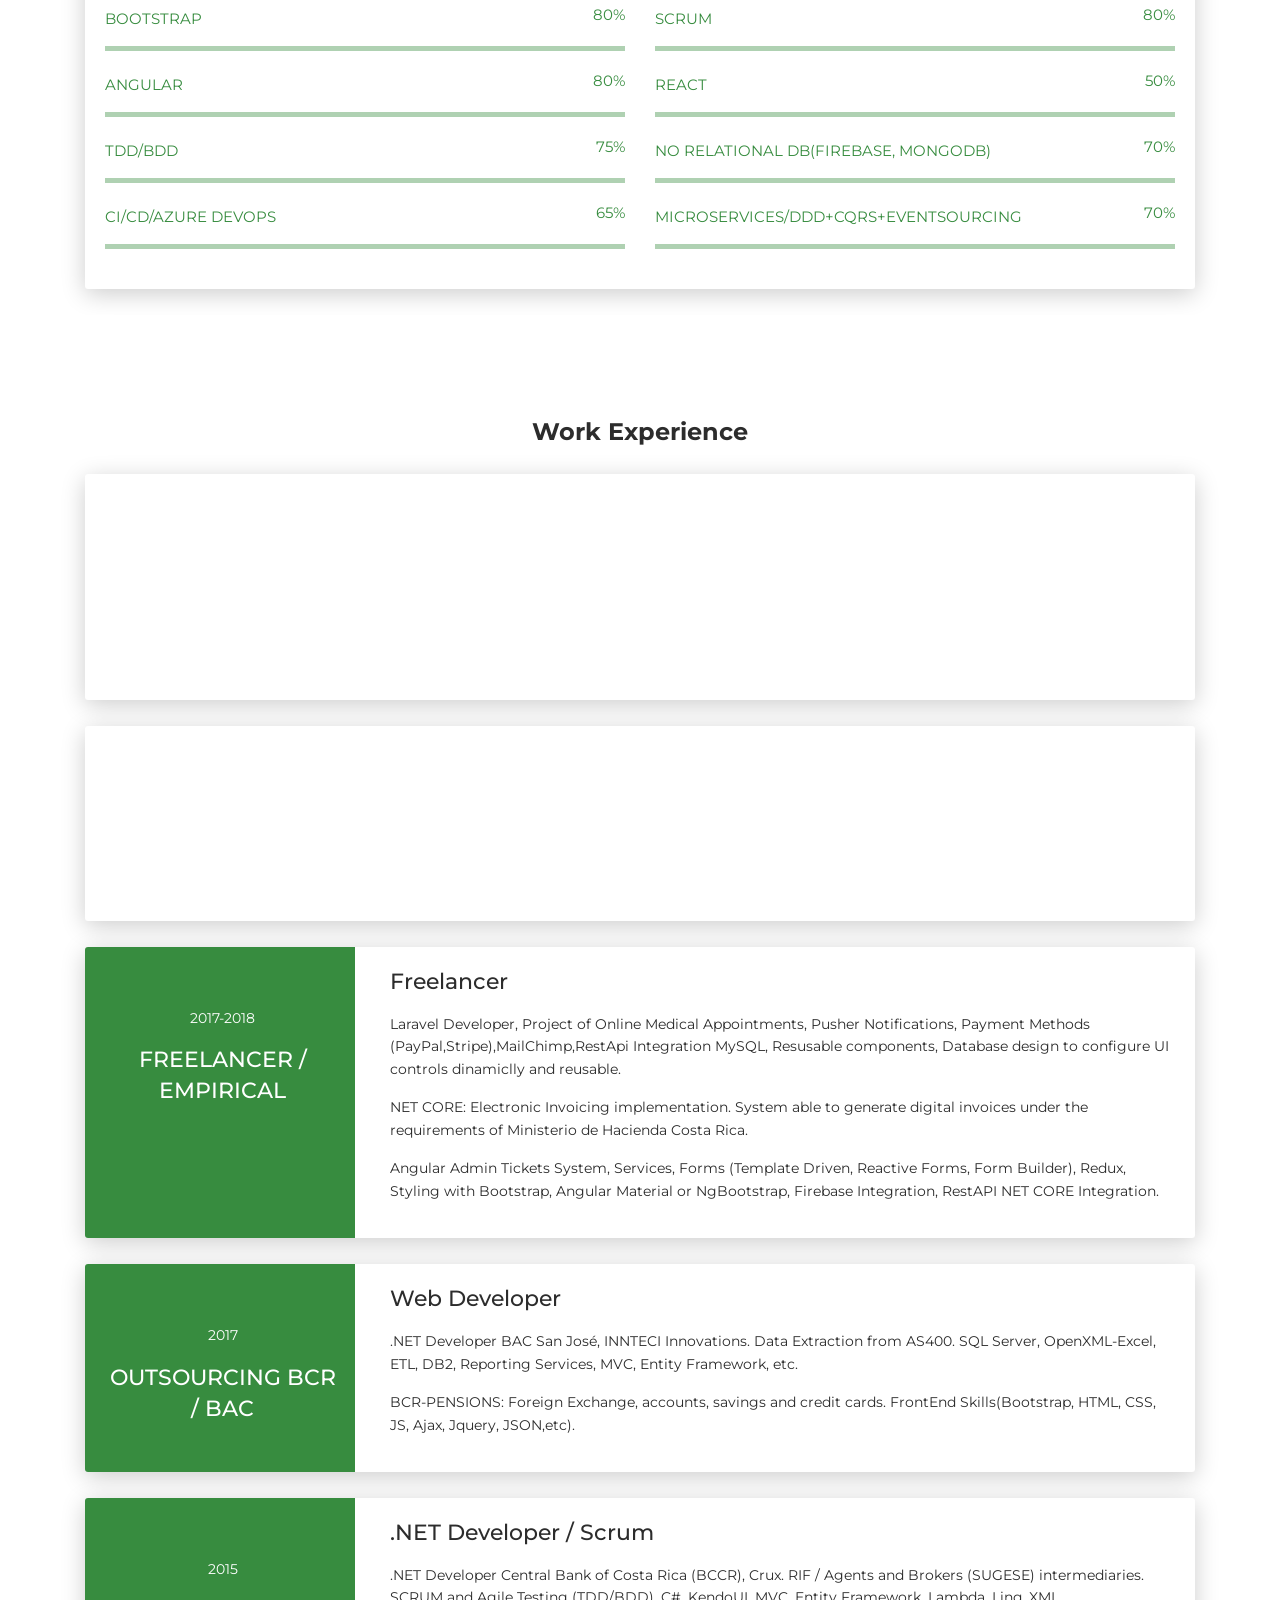
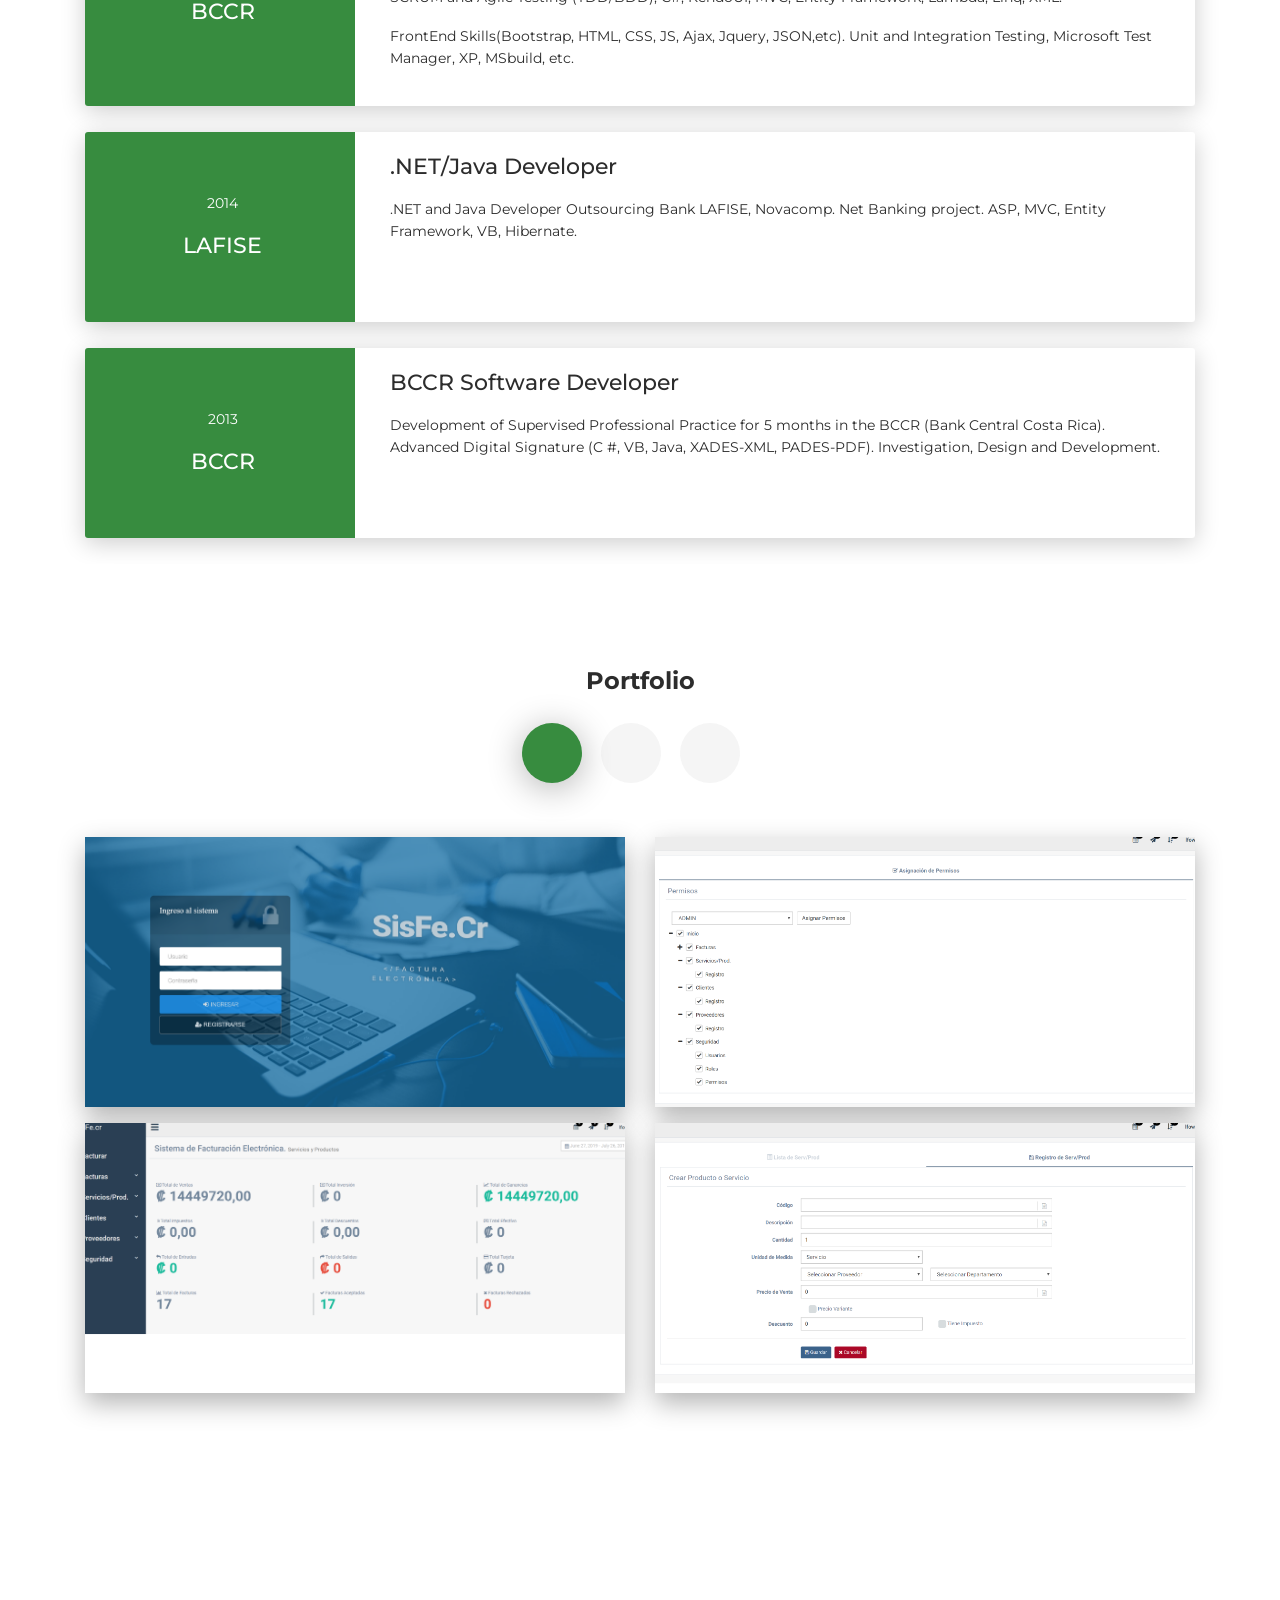
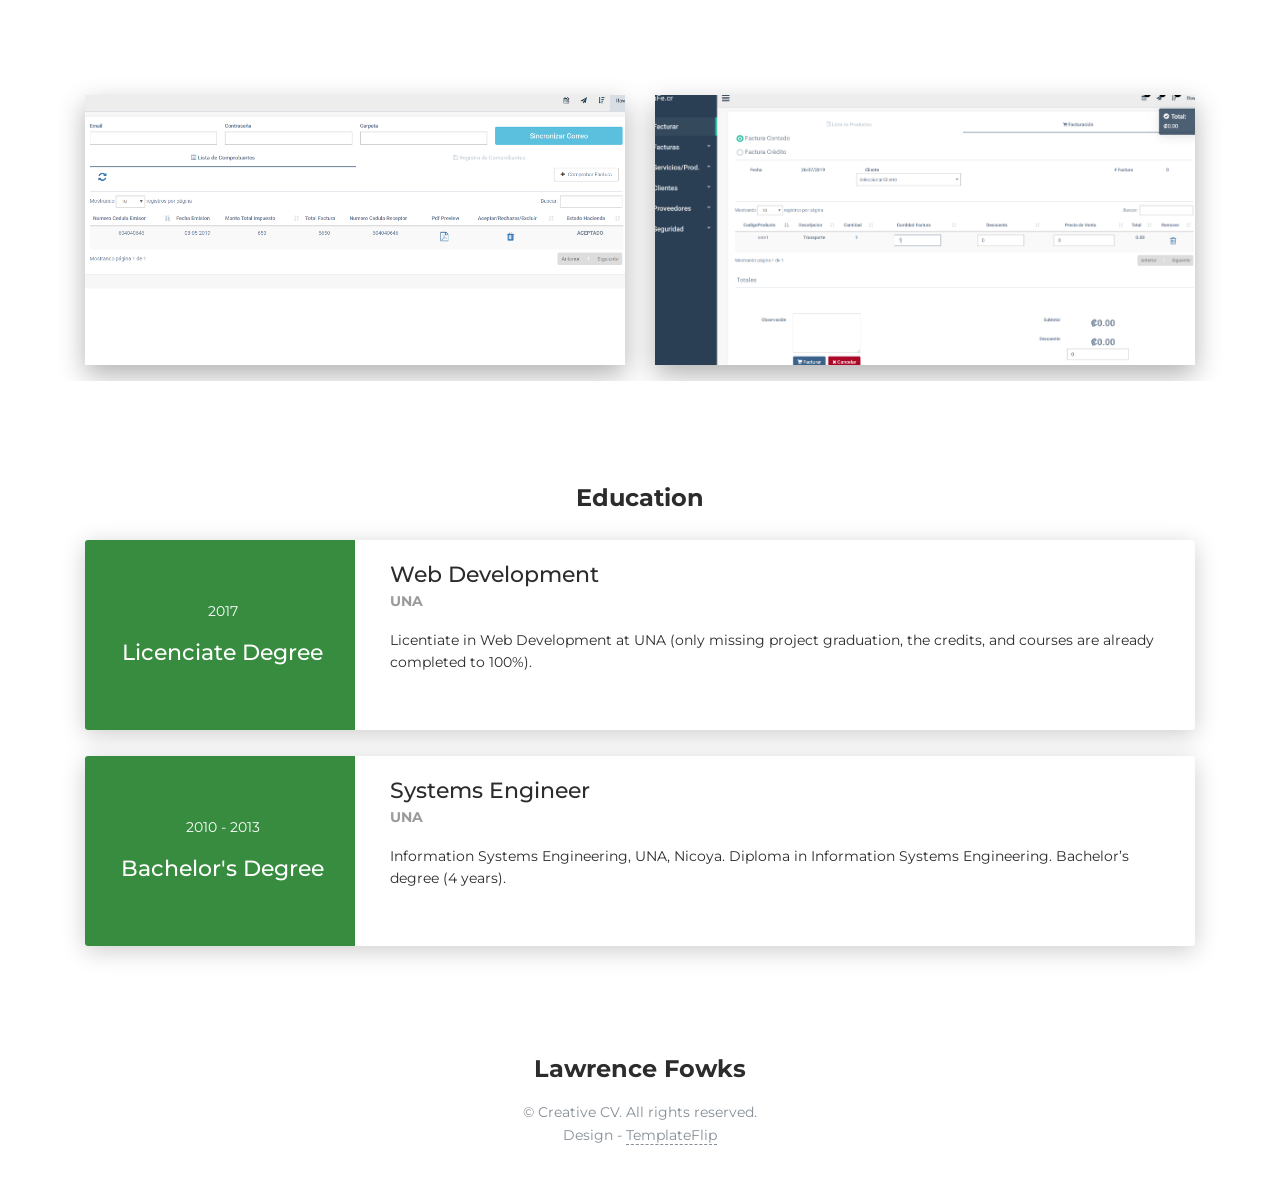
==== commit 98ac8cee: "Update index.html" ====
--- a/index.html
+++ b/index.html
@@ -930,7 +930,7 @@
         </div>
         <div class="modal-body">
           <div style="text-align: center;">
-  <iframe src="https://lfowks.github.io/myProfile/Lawrence%20Fowks_Resume_2021.pdf" 
+  <iframe src="https://lfowks.github.io/myProfile/Lawrence%20Fowks_Resume_2022.pdf" 
   style="width:100%; height:500px;" frameborder="0"></iframe>
   </div>
         </div>
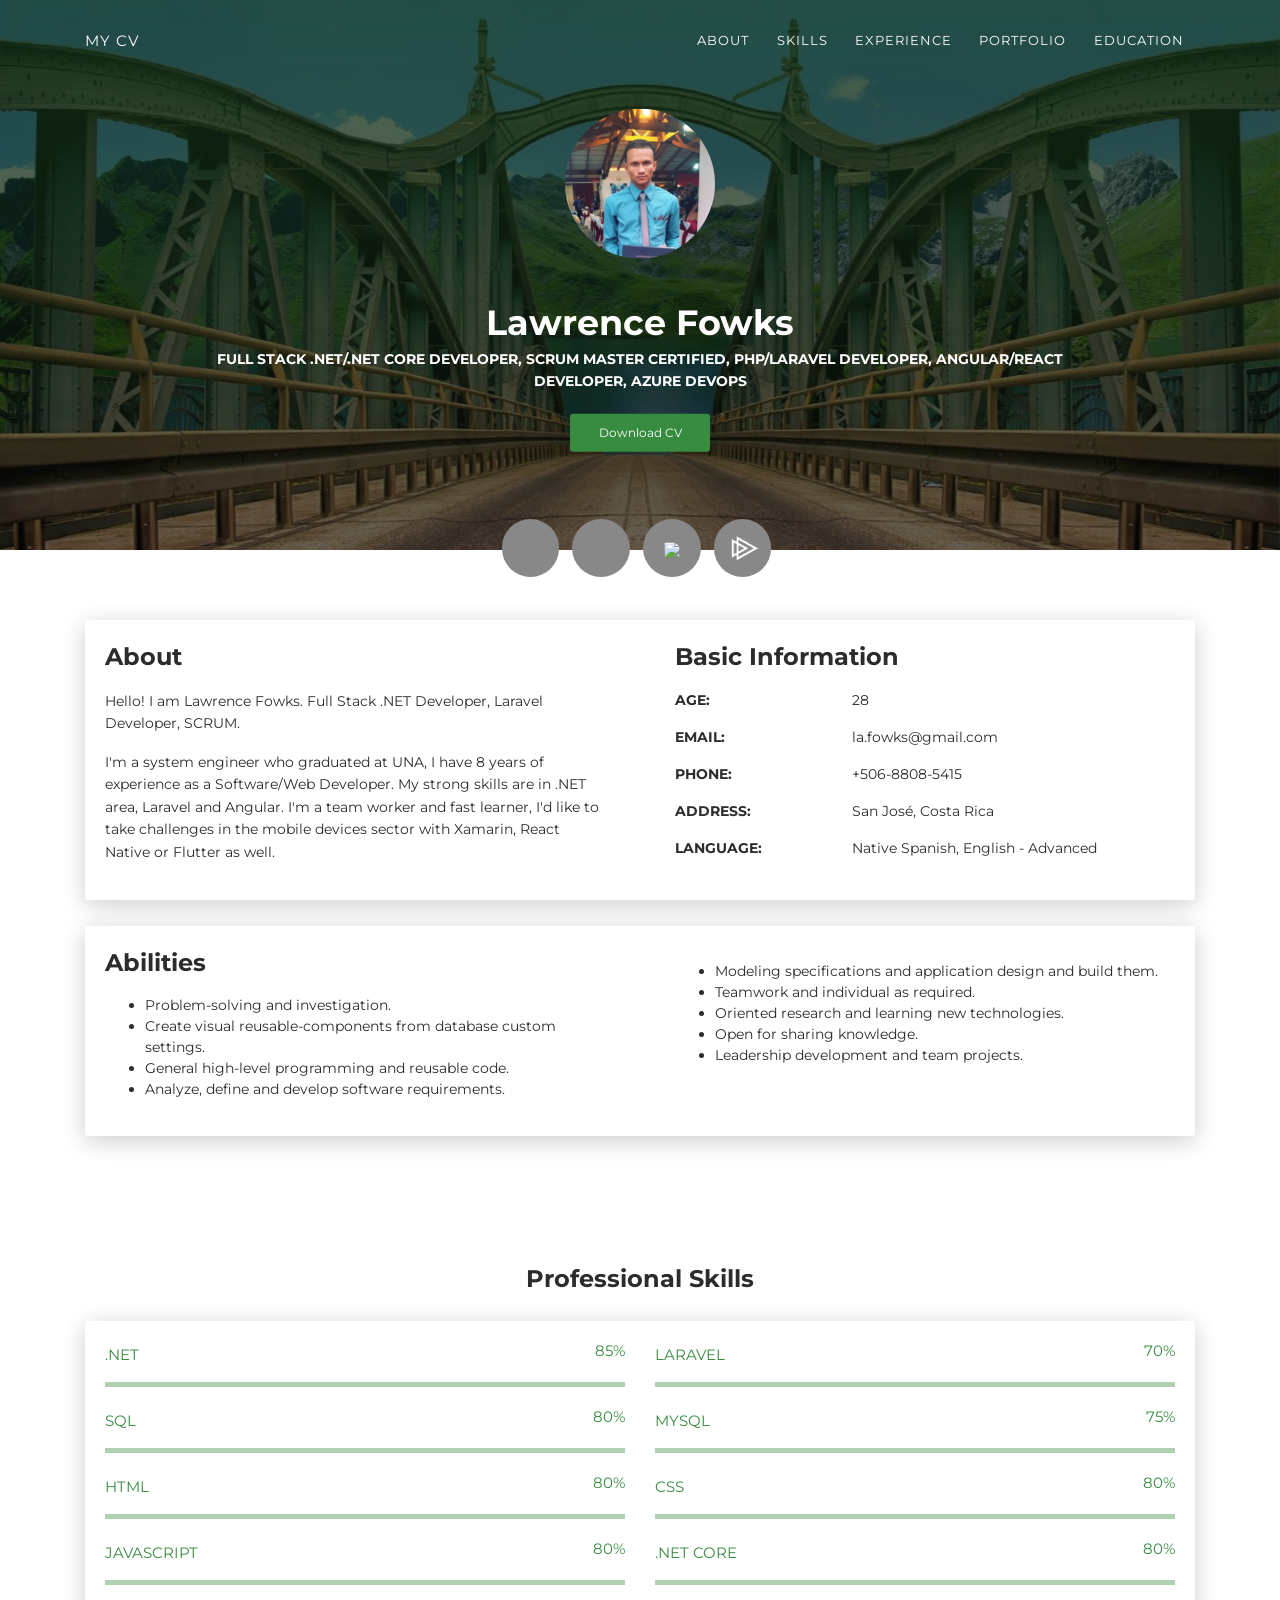
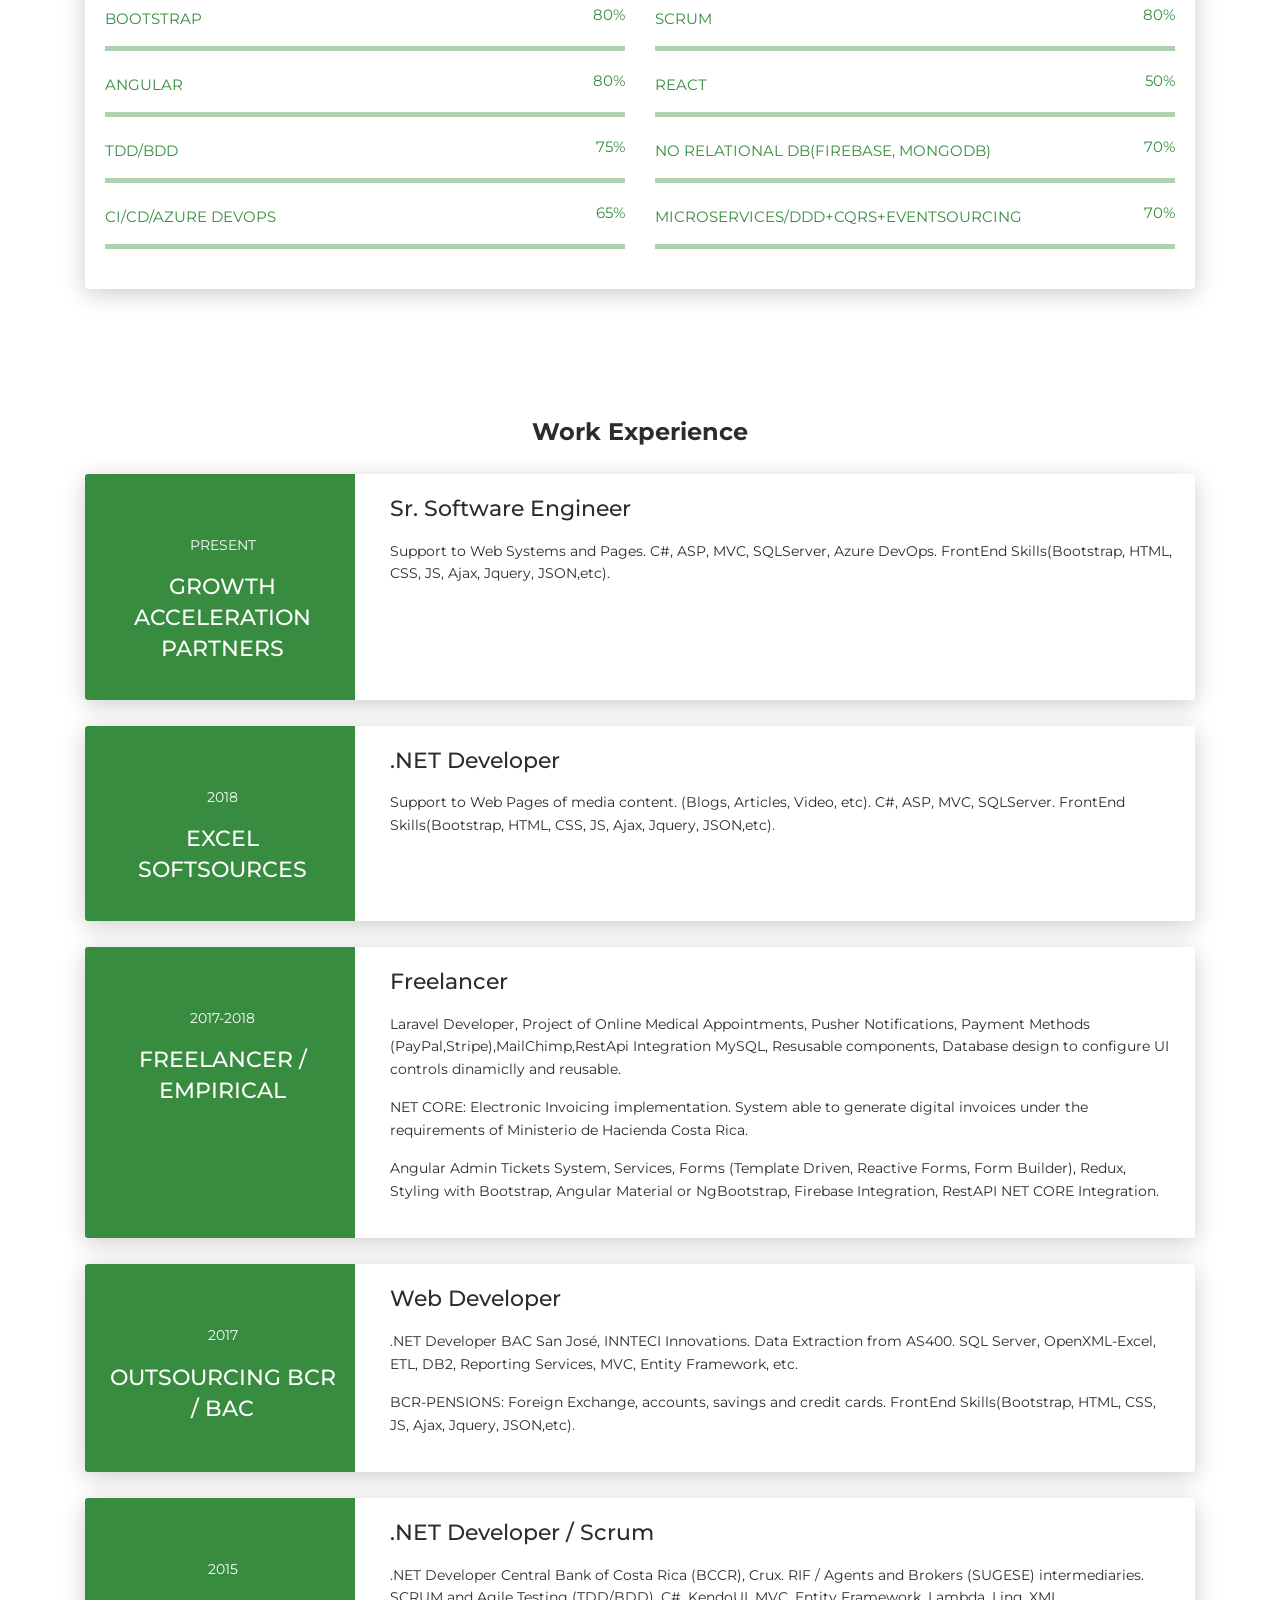
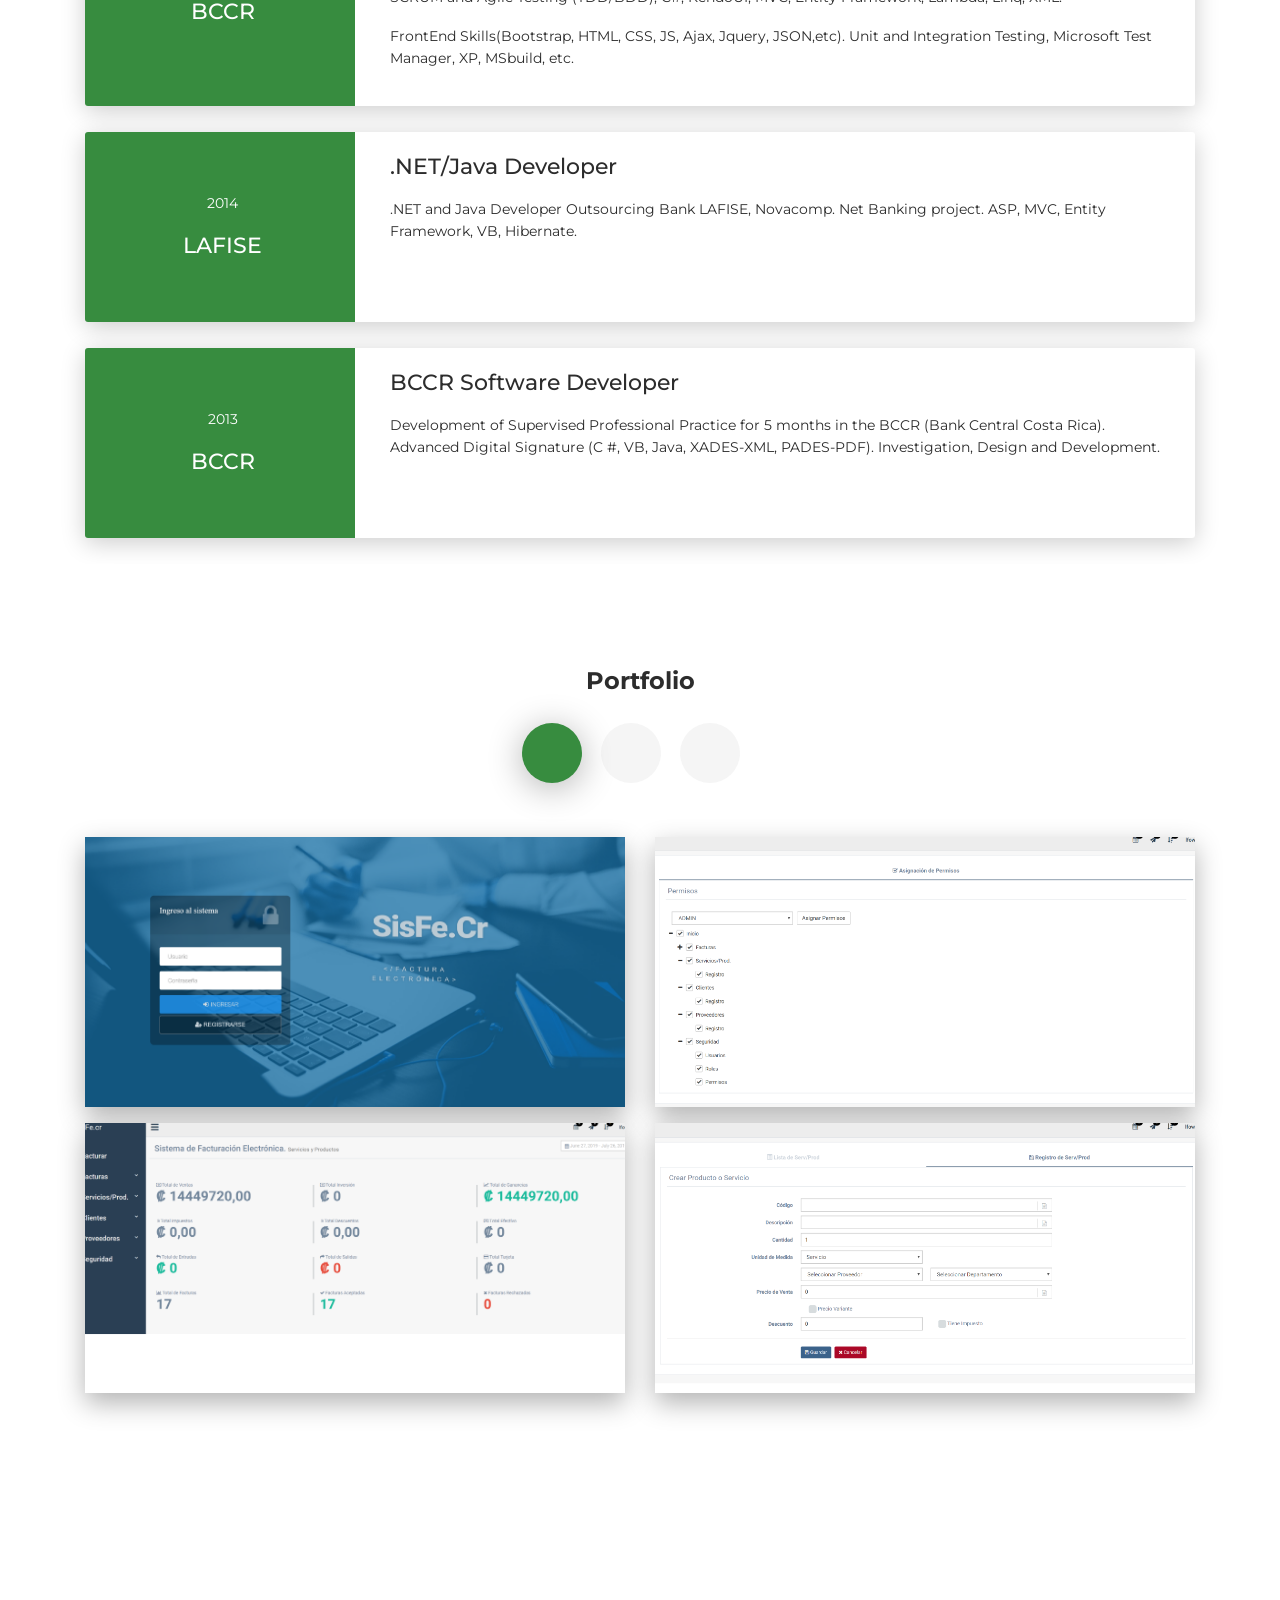
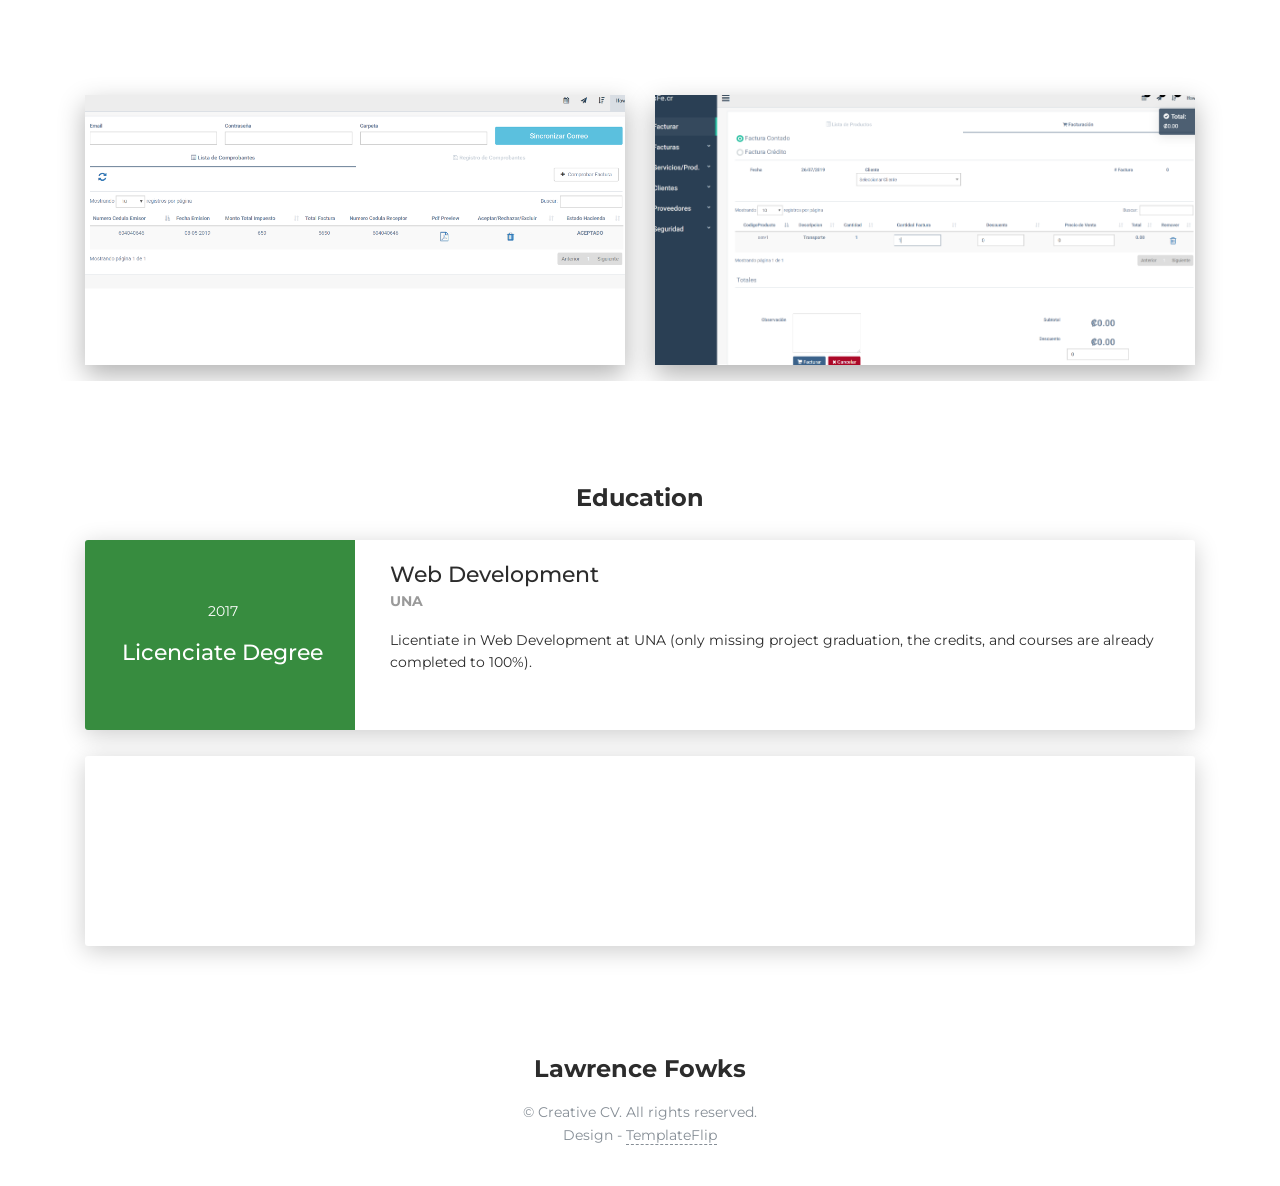
==== commit 724edd4e: "Update index.html" ====
--- a/index.html
+++ b/index.html
@@ -140,7 +140,7 @@
           <div class="card-body">
             <div class="h4 mt-0 title">About</div>
             <p>Hello! I am Lawrence Fowks. Full Stack .NET Developer, Laravel Developer, SCRUM.</p>
-            <p>I'm a system engineer who graduated at UNA, I have 7 years of experience as a Software/Web Developer. My strong skills are in .NET area, Laravel and Angular. I'm a team worker and fast learner, I'd like to take challenges in the mobile devices sector with Xamarin, React Native or Flutter as well. 
+            <p>I'm a system engineer who graduated at UNA, I have 8 years of experience as a Software/Web Developer. My strong skills are in .NET area, Laravel and Angular. I'm a team worker and fast learner, I'd like to take challenges in the mobile devices sector with Xamarin, React Native or Flutter as well. 
               <!--<a href="https://templateflip.com/templates/creative-cv/" target="_blank">Learn More</a>-->
             </p>
           </div>
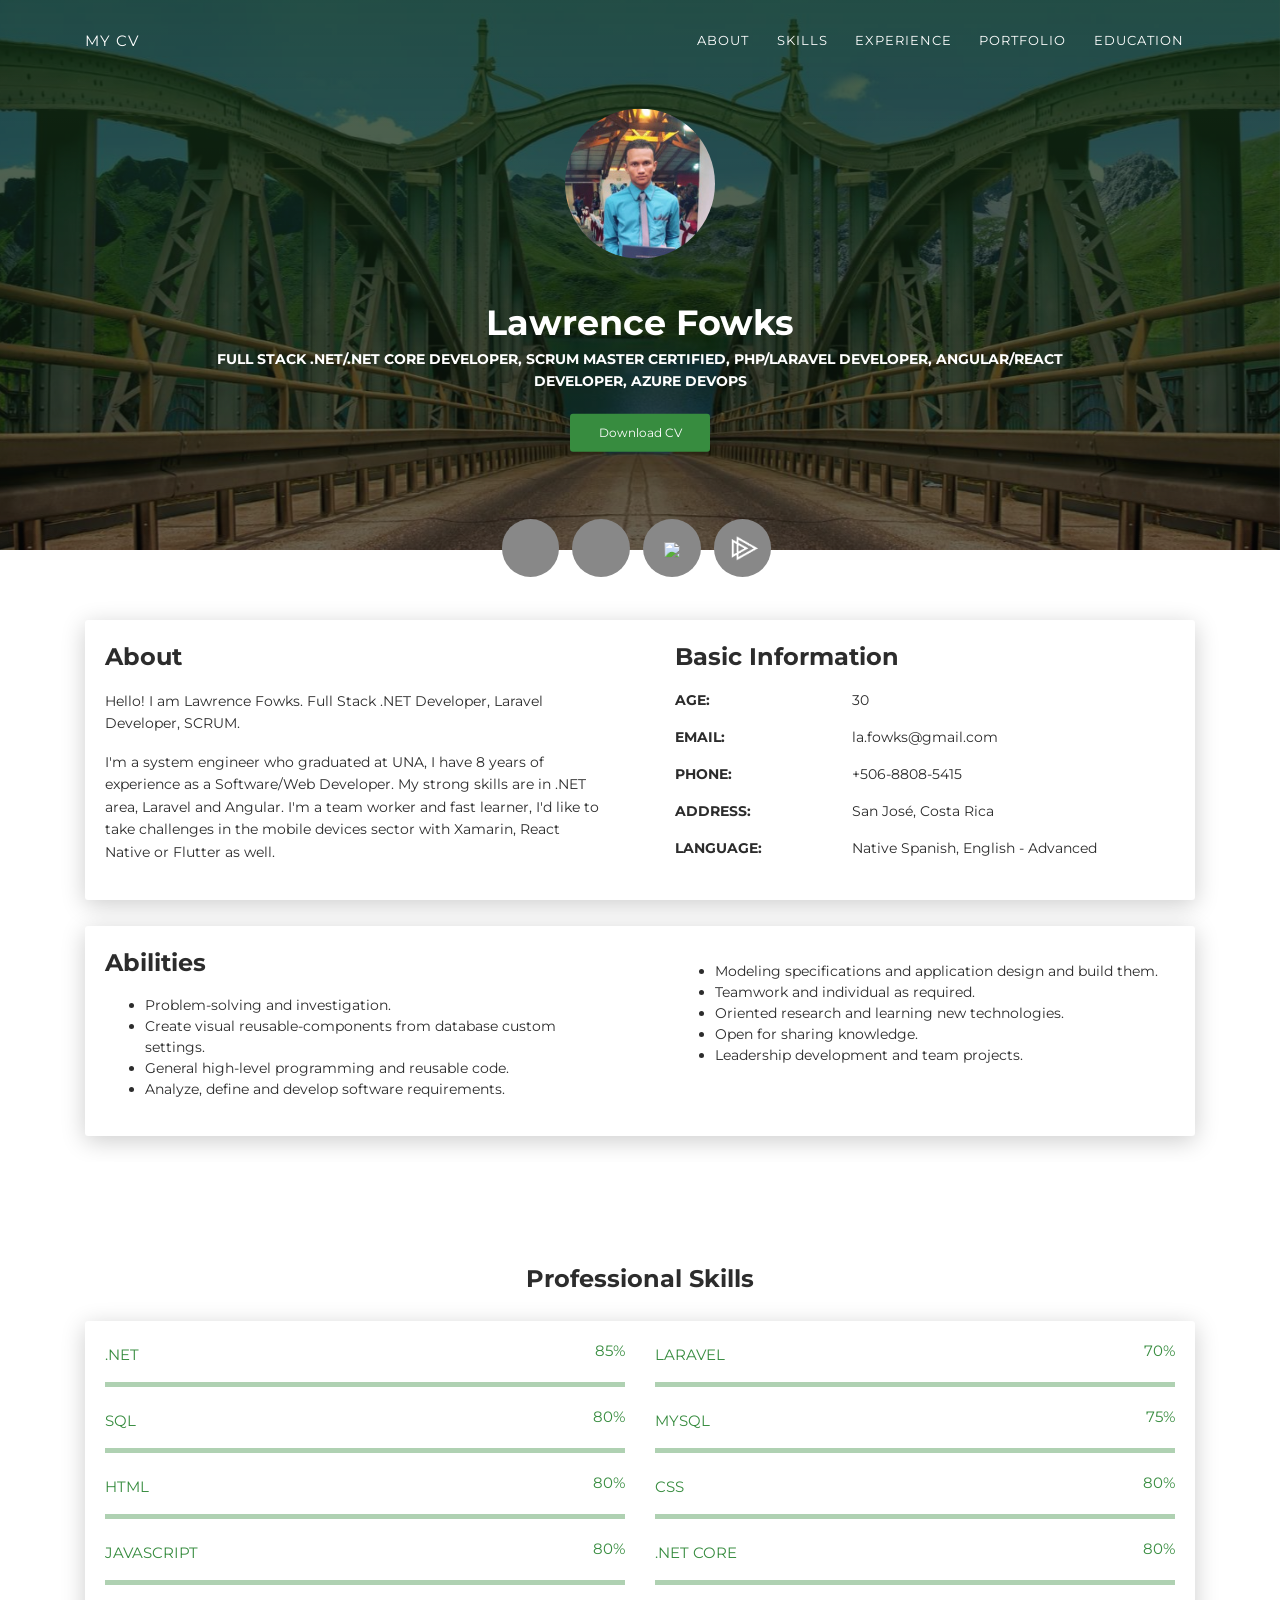
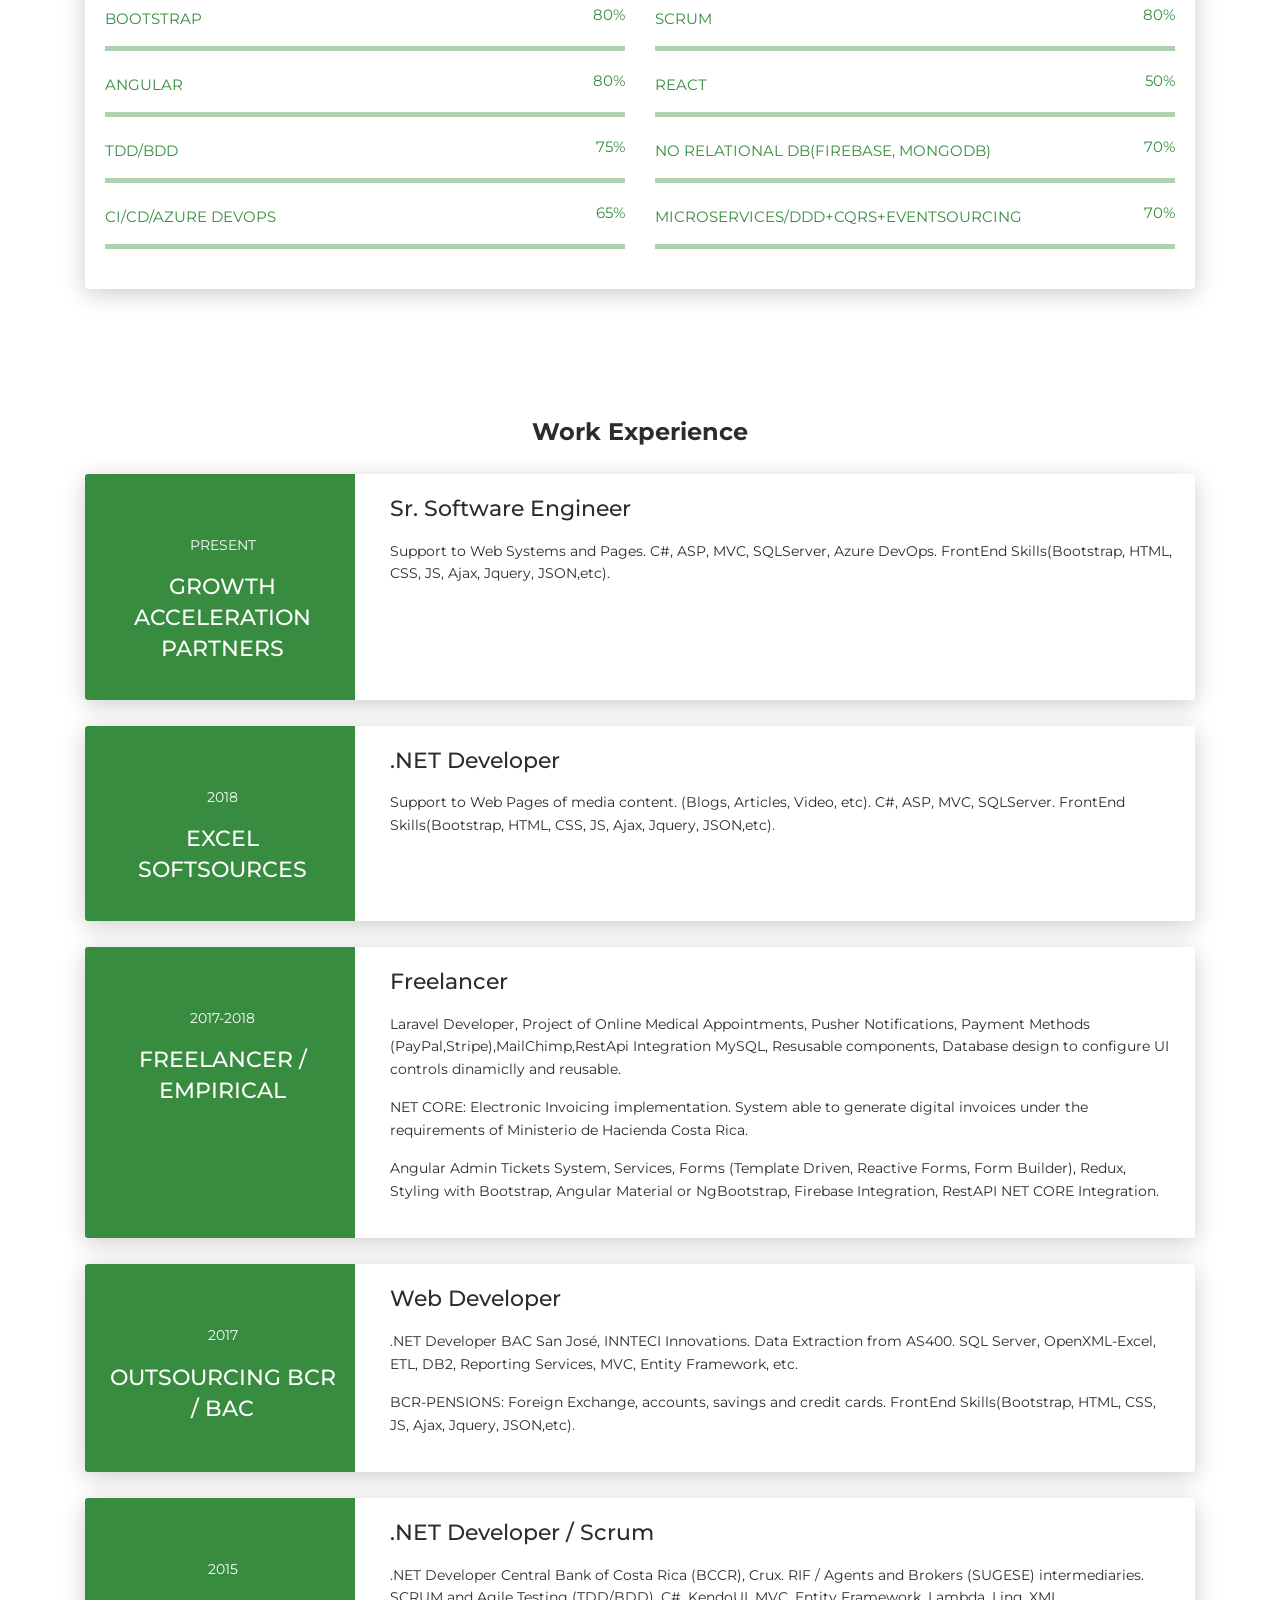
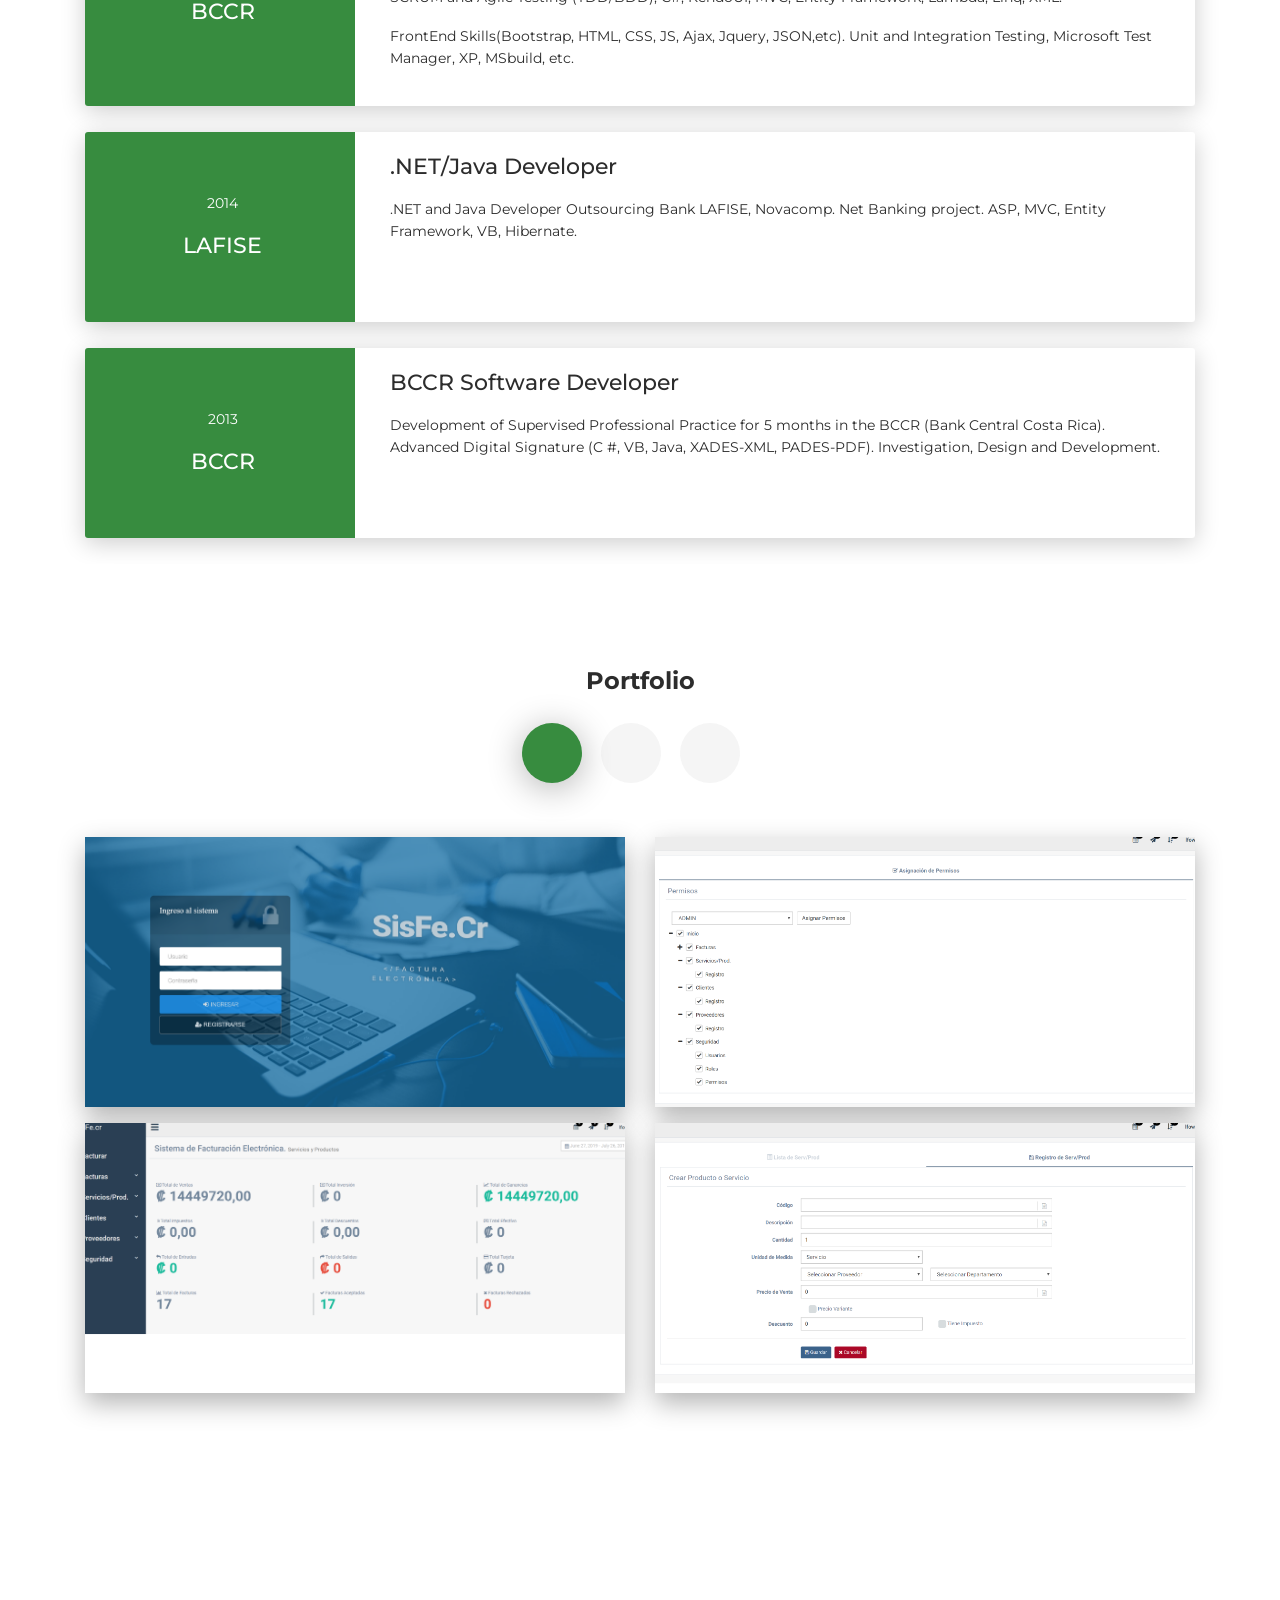
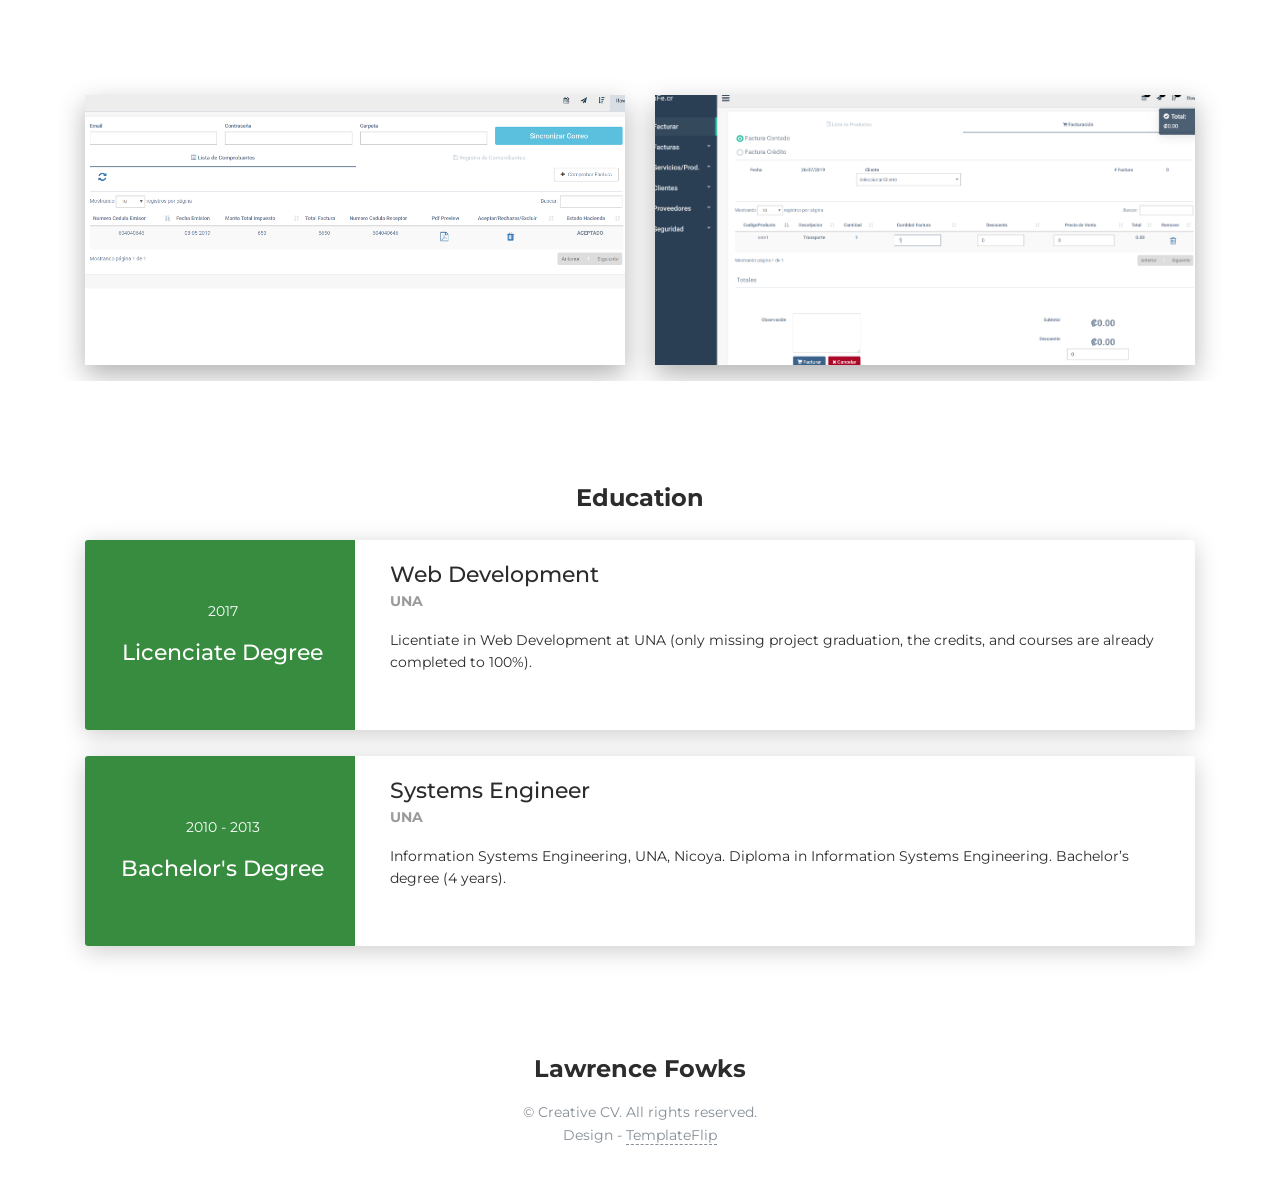
==== commit a59738aa: "Update index.html" ====
--- a/index.html
+++ b/index.html
@@ -150,7 +150,7 @@
             <div class="h4 mt-0 title">Basic Information</div>
             <div class="row">
               <div class="col-sm-4"><strong class="text-uppercase">Age:</strong></div>
-              <div class="col-sm-8">28</div>
+              <div class="col-sm-8">30</div>
             </div>
             <div class="row mt-3">
               <div class="col-sm-4"><strong class="text-uppercase">Email:</strong></div>
@@ -930,7 +930,7 @@
         </div>
         <div class="modal-body">
           <div style="text-align: center;">
-  <iframe src="https://lfowks.github.io/myProfile/Lawrence%20Fowks_Resume_2022.pdf" 
+  <iframe src="https://lfowks.github.io/myProfile/Lawrence%20Fowks_Resume_May_2023.pdf" 
   style="width:100%; height:500px;" frameborder="0"></iframe>
   </div>
         </div>
